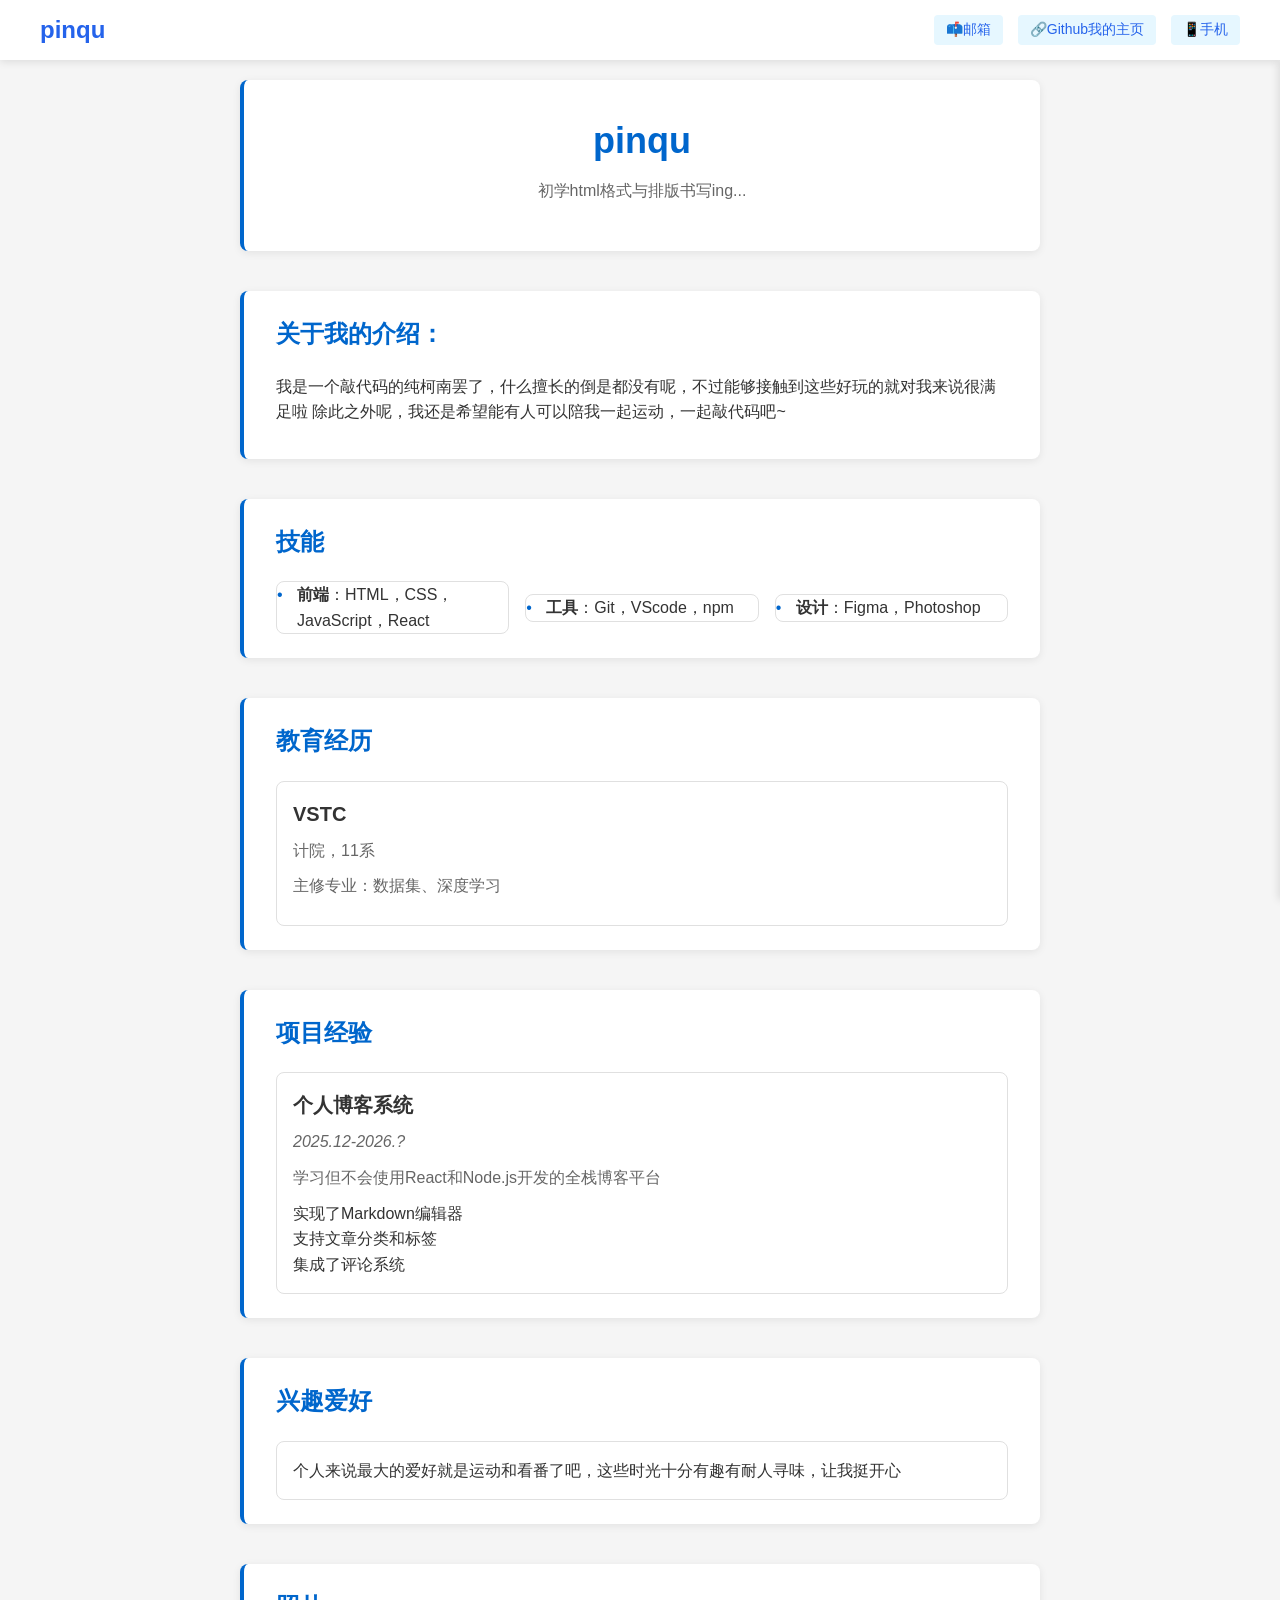
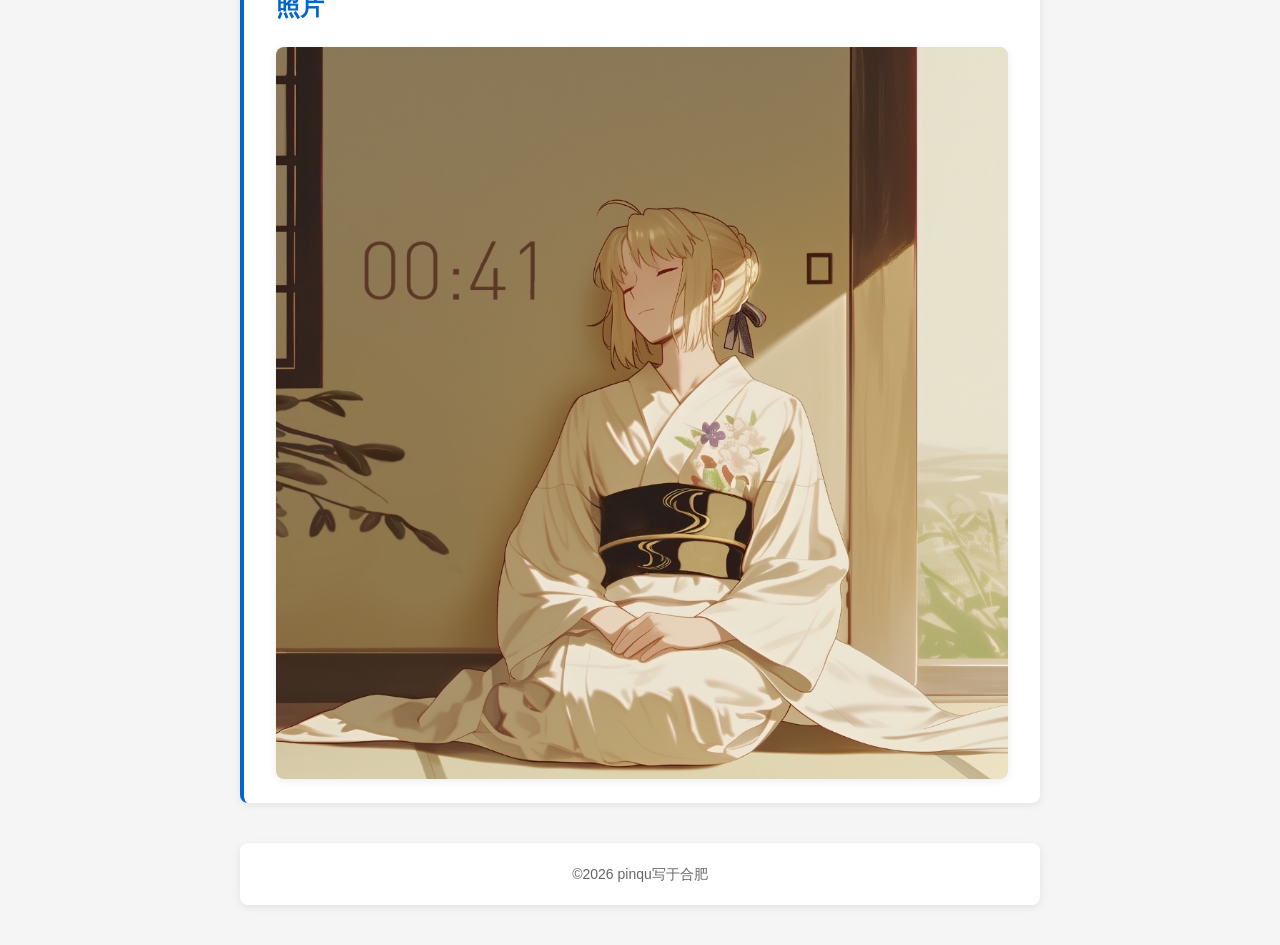
==== index.html @ 9690ae55 "index.html" ====
<!DOCTYPE html>
<html lang="zh-CN">
<head>
    <meta charset="UTF-8">
    <meta name="viewport" content="width=device-width,initial-scale=1.0">
    <title>pinqu的个人简历</title>
    <link rel="stylesheet" href="example.css">
    <style>
        /* 响应式导航栏核心样式 - 与简历样式兼容，不影响原有CSS */
        * {
            margin: 0;
            padding: 0;
            box-sizing: border-box;
            list-style: none;
            text-decoration: none;
        }
        /* 固定顶部导航栏 - 适配简历布局 */
        .navbar {
            position: fixed;
            top: 0;
            left: 0;
            width: 100%;
            background: #fff;
            box-shadow: 0 2px 8px rgba(0,0,0,0.1);
            z-index: 999;
            padding: 0 20px;
        }
        /* 导航栏内部容器 - Flex布局 */
        .navbar-container {
            max-width: 1200px;
            margin: 0 auto;
            height: 60px;
            display: flex;
            justify-content: space-between;
            align-items: center;
        }
        /* 导航栏Logo - 用pinqu作为网页名字 */
        .navbar-logo {
            font-size: 24px;
            font-weight: bold;
            color: #2563eb;
        }
        /* PC端导航菜单 - 横向排列按钮 */
        .navbar-menu {
            display: flex;
            gap: 15px; /* 按钮间距，适配简历风格 */
        }
        /* 统一导航栏按钮风格 */
        .navbar-menu button {
            padding: 6px 12px;
            border: none;
            border-radius: 4px;
            background: #e6f7ff;
            color: #2563eb;
            cursor: pointer;
            font-size: 14px;
            transition: all 0.3s ease;
        }
        .navbar-menu button:hover {
            background: #2563eb;
            color: #fff;
        }
        /* 汉堡按钮 - 移动端显示，PC端隐藏 */
        .hamburger {
            display: none;
            font-size: 24px;
            color: #333;
            cursor: pointer;
            border: none;
            background: transparent;
            outline: none;
        }
        /* 移动端侧边菜单 - 固定定位，默认隐藏 */
        .mobile-menu {
            position: fixed;
            top: 60px;
            right: 0;
            width: 80%;
            height: calc(100vh - 60px);
            background: #fff;
            box-shadow: -2px 0 8px rgba(0,0,0,0.1);
            z-index: 998;
            transform: translateX(100%);
            transition: transform 0.3s ease;
            padding: 30px 20px;
        }
        /* 移动端菜单列表 - 纵向排列按钮 */
        .mobile-menu-list {
            display: flex;
            flex-direction: column;
            gap: 20px;
        }
        /* 移动端按钮样式 - 与PC端一致 */
        .mobile-menu-list button {
            padding: 8px 16px;
            border: none;
            border-radius: 4px;
            background: #e6f7ff;
            color: #2563eb;
            cursor: pointer;
            font-size: 16px;
            width: 100%;
            text-align: left;
            transition: all 0.3s ease;
        }
        .mobile-menu-list button:hover {
            background: #2563eb;
            color: #fff;
        }
        /* 媒体查询 - 移动端（≤768px）适配 */
        @media (max-width: 768px) {
            .navbar-menu {
                display: none;
            }
            .hamburger {
                display: block;
            }
            .mobile-menu.active {
                transform: translateX(0);
            }
        }
        /* 关键：调整简历头部间距，避免被固定导航栏遮挡 */
        body {
            padding-top: 80px;
        }
        /* 返回顶部按钮层级兼容 - 确保不被导航栏遮挡 */
        .back-to-top {
            z-index: 998 !important;
        }
    </style>
</head>
<body>
    <!-- 新增：响应式导航栏（替代原有header内的导航，保留所有功能） -->
    <nav class="navbar">
        <div class="navbar-container">
            <!-- 导航栏Logo：pinqu -->
            <a href="#" class="navbar-logo">pinqu</a>
            <!-- PC端导航菜单：邮箱、Github、手机按钮 -->
            <ul class="navbar-menu">
                <li><a href="mailto:17339073536@163.com"><button>📫邮箱</button></a></li>
                <li><a href="https://github.com/Ayaname-Rei"><button>🔗Github我的主页</button></a></li>
                <li><a href="tel:17339073536"><button>📱手机</button></a></li>
            </ul>
            <!-- 汉堡按钮：移动端显示 -->
            <button class="hamburger" id="hamburger">☰</button>
        </div>
    </nav>
    <!-- 移动端侧边菜单：弹出式展示导航按钮 -->
    <div class="mobile-menu" id="mobileMenu">
        <ul class="mobile-menu-list">
            <li><a href="mailto:17339073536@163.com"><button>📫邮箱</button></a></li>
            <li><a href="https://github.com/Ayaname-Rei"><button>🔗Github我的主页</button></a></li>
            <li><a href="tel:17339073536"><button>📱手机</button></a></li>
        </ul>
    </div>

    <!-- header：移除原导航，保留个人名称和介绍 -->
    <header>
        <h1>pinqu</h1>
        <p>初学html格式与排版书写ing...</p>
    </header>

    <!-- main简历内容：无修改 -->
    <main>
        <section>
            <h2>关于我的介绍：</h2>
            <p>
                我是一个敲代码的纯柯南罢了，什么擅长的倒是都没有呢，不过能够接触到这些好玩的就对我来说很满足啦
                除此之外呢，我还是希望能有人可以陪我一起运动，一起敲代码吧~
            </p>
        </section>
        <section>
            <h2>技能</h2>
            <ul class="skills-list">
                <li><strong>前端</strong>：HTML，CSS，JavaScript，React</li>
                <li><strong>工具</strong>：Git，VScode，npm</li>
                <li><strong>设计</strong>：Figma，Photoshop</li>
            </ul>
        </section>
        <section>
            <h2>教育经历</h2>
            <article>
                <h3>VSTC</h3>
                <p>计院，11系</p>
                <p>主修专业：数据集、深度学习</p>
            </article>
        </section>
        <section>
            <h2>项目经验</h2>
            <article>
                <h3>个人博客系统</h3>
                <p><em>2025.12-2026.?</em></p>
                <p>学习但不会使用React和Node.js开发的全栈博客平台</p>
                <ul>
                    <li>实现了Markdown编辑器</li>
                    <li>支持文章分类和标签</li>
                    <li>集成了评论系统</li>
                </ul>
            </article>
        </section>
        <section>
            <h2>兴趣爱好</h2>
            <article>个人来说最大的爱好就是运动和看番了吧，这些时光十分有趣有耐人寻味，让我挺开心</article>
        </section>
        <section>
            <h2>照片</h2>
            <img src="Saber2.png" alt="照片显示失败喵~">
        </section>
    </main>

    <!-- 返回顶部按钮：保留 -->
    <div class="back-to-top" id="backToTop">⬆</div> 

    <!-- 返回顶部JS + 新增导航栏汉堡按钮JS -->
    <script>
        // 返回顶部按钮
        const backToTop = document.getElementById('backToTop');
        window.addEventListener('scroll', () => {
            if (window.scrollY > 300) {
                document.body.classList.add('scroll-show');
            } else {
                document.body.classList.remove('scroll-show');
            }
        });
        backToTop.addEventListener('click', () => {
            window.scrollTo({
                top: 0,
                behavior: 'smooth'
            });
        });

        // 新增：响应式导航栏汉堡按钮逻辑
        const hamburger = document.getElementById('hamburger');
        const mobileMenu = document.getElementById('mobileMenu');
        hamburger.addEventListener('click', () => {
            // 切换移动端菜单显隐
            mobileMenu.classList.toggle('active');
            // 汉堡按钮图标切换（☰ ←），提升交互
            hamburger.innerHTML = mobileMenu.classList.contains('active') ? '←' : '☰';
            // 可选：菜单弹出时禁止页面滚动
            document.body.style.overflow = mobileMenu.classList.contains('active') ? 'hidden' : 'auto';
        });

        // 优化：点击移动端菜单按钮后，自动关闭菜单（）
        const mobileButtons = document.querySelectorAll('.mobile-menu-list button');
        mobileButtons.forEach(btn => {
            btn.addEventListener('click', () => {
                mobileMenu.classList.remove('active');
                hamburger.innerHTML = '☰';
                document.body.style.overflow = 'auto';
            });
        });
    </script>

    <!-- footer：无改动 -->
    <footer>
        <p>©2026 pinqu写于合肥</p>
    </footer>
</body>
</html>
---- example.css ----
/*   1. 全局重置与CSS变量   */
:root {
  /* 配色方案 */
  --primary: #0066cc;       /* 主色：专业蓝色 */
  --text-main: #333;        /* 文字：柔和深灰 */
  --text-sub: #666;         /* 次要文字：中灰 */
  --bg-page: #f5f5f5;       /* 背景：浅灰色 */
  --border-color: #e0e0e0;  /* 边框：极浅灰 */
  /* 排版规则 */
  --font-h1: 36px;          /* h1字号 */
  --font-h2: 24px;          /* h2字号 */
  --font-h3: 20px;          /* h3字号 */
  --font-body: 16px;        /* 正文字号 */
  --line-height: 1.6;       /* 行高 */
  --space-title: 20px;      /* 标题下间距 */
  --space-paragraph: 10px;  /* 段落间间距 */
  --space-module: 40px;     /* 模块间间距 */
  /* 设计特点补充 */
  --card-shadow: 0 2px 8px rgba(0,0,0,0.08); /* 卡片轻微阴影 */
  --card-radius: 8px;      /* 卡片圆角 */
  --decor-bar-width: 4px;  /* 左侧装饰条宽度 */
  /* 响应式断点 */
  --mobile-break: 576px;    /* 手机断点 */
  --tablet-break: 768px;    /* 平板断点 */
}

/* 全局重置 */
* {
  margin: 0;
  padding: 0;
  box-sizing: border-box;
}

/* 主体字体（易读+跨平台） */
body {
  font-family: -apple-system, BlinkMacSystemFont, "Segoe UI", Roboto, "Helvetica Neue", Arial, "Microsoft YaHei", "微软雅黑", sans-serif;
  font-size: var(--font-body);
  line-height: var(--line-height);
  color: var(--text-main);
  background-color: var(--bg-page);
  padding: 20px 10px; /* 基础内边距，适配小屏 */
}

/* ===================== 2. 头部样式（header） ===================== */
header {
  max-width: 800px;
  margin: 0 auto var(--space-module);
  background: white;
  padding: 24px 16px;
  border-radius: var(--card-radius);
  box-shadow: var(--card-shadow);
  border-left: var(--decor-bar-width) solid var(--primary);
  /* Flex布局：垂直居中，适配不同屏幕 */
  display: flex;
  flex-direction: column;
  align-items: center;
  text-align: center;
}

header h1 {
  font-size: var(--font-h1);
  color: var(--primary);
  margin-bottom: 8px;
}

header p {
  color: var(--text-sub);
  margin-bottom: 16px;
}

/* 导航容器 - Flex核心布局 */
.nav-container {
  display: flex;
  width: 100%;
  justify-content: center; /* 水平居中 */
  gap: 8px; /* 按钮间距 */
}

header nav button {
  background: var(--primary);
  color: white;
  border: none;
  padding: 10px 16px;
  border-radius: 4px;
  font-size: 16px;
  cursor: pointer;
  transition: all 0.3s ease;
  flex-shrink: 0; /* 按钮不收缩 */
}

header nav button:hover {
  background: #0052a3; /* 主色加深 */
  transform: translateY(-2px); /* 轻微上浮 */
}

header nav a {
  text-decoration: none; /* 去除下划线 */
}

/* ===================== 3. 主体内容（main） ===================== */
main {
  max-width: 800px;
  margin: 0 auto;
}

/* 模块通用样式 */
main section {
  background: white;
  padding: 20px 16px;
  margin-bottom: var(--space-module);
  border-radius: var(--card-radius);
  box-shadow: var(--card-shadow);
  border-left: var(--decor-bar-width) solid var(--primary);
}

main section h2 {
  font-size: var(--font-h2);
  color: var(--primary);
  margin-bottom: var(--space-title);
  position: relative;
}

main section p {
  margin-bottom: var(--space-paragraph);
  color: var(--text-main);
}

main section article p,
main section p em {
  color: var(--text-sub);
}

/* 技能列表 - Flex多栏核心布局 */
.skills-list {
  list-style: none;
  margin-left: 0;
  display: flex;
  flex-direction: row;
  align-items: center;
  text-align: left;
  flex-wrap: wrap; /* 自动换行 */
  gap: 16px; /* 列表项间距 */
}

.skills-list li {
  flex: 3 0 calc(33.333% - 10.666px); /* 默认3栏（桌面） */
  margin-bottom: 0;
  padding-left: 20px;
  border-radius: var(--card-radius);
  border: 1px solid var(--border-color);
  position: relative;
}
.skills-list li:hover{
  transform: scale(1.05);
  box-shadow: 0 4px 12px rgba(0,0,0,0.12);
  border-color: var(--primary);
}

/* 列表项前小圆点 */
.skills-list li::before {
  content: "•";
  color: var(--primary);
  position: absolute;
  left: 0;
  top: 0;
}

/* 项目/教育经历卡片 */
main section article {
  padding: 16px;
  border: 1px solid var(--border-color);
  border-radius: var(--card-radius);
  margin-top: 16px;
  transition: all 0.3s ease;
}

main section article:hover {
  transform: translateY(-3px);
  box-shadow: 0 4px 12px rgba(0,0,0,0.12);
  border-color: var(--primary);
}

main section article h3 {
  font-size: var(--font-h3);
  color: var(--text-main);
  margin-bottom: 8px;
}

/* 个人照片 */
main section img {
  max-width: 100%;
  height: auto;
  border-radius: var(--card-radius);
  box-shadow: var(--card-shadow);
  margin-top: 16px;
  display: block;
  transition: all 0.3s ease;
}
main section img:hover {
  transform: scale(1.04);
  box-shadow: 0 4px 12px rgba(0,0,0,0.12);
  border-color: #f7ec86;
}
/* 核心：返回顶部按钮样式 */
        .back-to-top {
            /* 固定定位：右下角核心 */
            position: fixed;
            right: 20px;    /* 距右侧距离，可改 */
            bottom: 20px;   /* 距底部距离，可改 */
            /* 样式美化：圆形+图标+背景 */
            width: 50px;
            height: 50px;
            border-radius: 50%;
            background: #2563eb; /* 主色调，可改 */
            color: #fff;
            text-align: center;
            line-height: 50px;
            font-size: 20px;
            /* 交互优化 */
            cursor: pointer;
            text-decoration: none;
            box-shadow: 0 2px 8px rgba(0,0,0,0.2); /* 阴影增加立体感 */
            transition: all 0.3s ease; /* 过渡动画 */
            /* 初始隐藏：配合JS滚动显隐，若想一直显示可删 */
            opacity: 0;
            pointer-events: none; /* 隐藏时禁止点击 */
            z-index: 9999; /* 置顶层级，避免被其他元素遮挡 */
        }
        /* 按钮悬浮/点击反馈 */
        .back-to-top:hover, .back-to-top:active {
            background: #1d4ed8;
            transform: scale(0.95); /* 点击缩小，增加交互感 */
        }

        /* 核心：仅移动端可见（媒体查询），PC端隐藏 */
        /* 屏幕宽度≤768px时显示（主流移动端断点，可按需修改） */
        @media (max-width: 768px) {
            /* 滚动显隐：当页面滚动超过300px时显示，否则隐藏 */
            body.scroll-show .back-to-top {
                opacity: 1;
                pointer-events: auto;
            }
        }
        /* 屏幕宽度>768px时（PC端）完全隐藏 */
        @media (min-width: 769px) {
            .back-to-top {
                display: none !important;
            }
        }

/* ===================== 4. 底部样式（footer） ===================== */
footer {
  max-width: 800px;
  margin: var(--space-module) auto 0;
  text-align: center;
  color: var(--text-sub);
  font-size: 14px;
  padding: 20px 16px;
  background: white;
  border-radius: var(--card-radius);
  box-shadow: var(--card-shadow);
}

/* ===================== 5. 媒体查询 - 响应式适配 ===================== */
/* 平板设备 (576px ≤ 宽度 < 768px)：技能2栏 + 导航横向 */
@media (min-width: 576px) and (max-width: 767px) {
  body {
    padding: 30px 15px;
  }
  header {
    padding: 28px 20px;
  }
  main section {
    padding: 22px 20px;
  }
  /* 技能2栏布局 */
  .skills-list li {
    flex: 1 0 calc(50% - 8px); /* 50%宽度 - gap一半 */
  }
  .nav-container {
    gap: 10px;
  }
}

/* 桌面设备 (宽度 ≥ 768px)：技能3栏 + 导航横向 */
@media (min-width: 768px) {
  body {
    padding: 40px 20px;
  }
  header {
    padding: 32px 32px;
  }
  main section {
    padding: 24px 32px;
  }
  /* 技能3栏布局 */
  .skills-list li {
    flex: 1 0 calc(33.333% - 10.666px); /* 33.333%宽度 - gap分摊 */
  }
  .nav-container {
    gap: 12px;
  }
}

/* 手机设备 (宽度 < 576px)：技能1栏 + 导航纵向 */
@media (max-width: 575px) {
  /* 缩小字体适配小屏 */
  :root {
    --font-h1: 28px;
    --font-h2: 20px;
    --font-h3: 18px;
    --font-body: 14px;
    --space-module: 30px; /* 减小模块间距 */
  }
  /* 导航纵向排列 */
  .nav-container {
    flex-direction: column;
    align-items: center;
    gap: 8px;
  }
  /* 导航按钮全屏宽适配触控 */
  header nav button {
    width: 100%;
    max-width: 280px;
    padding: 12px 0;
  }
  header p {
    margin-bottom: 12px;
  }
    .skills-list li {
    flex: 1 0 calc(100%); /* 50%宽度 - gap一半 */
  }
}
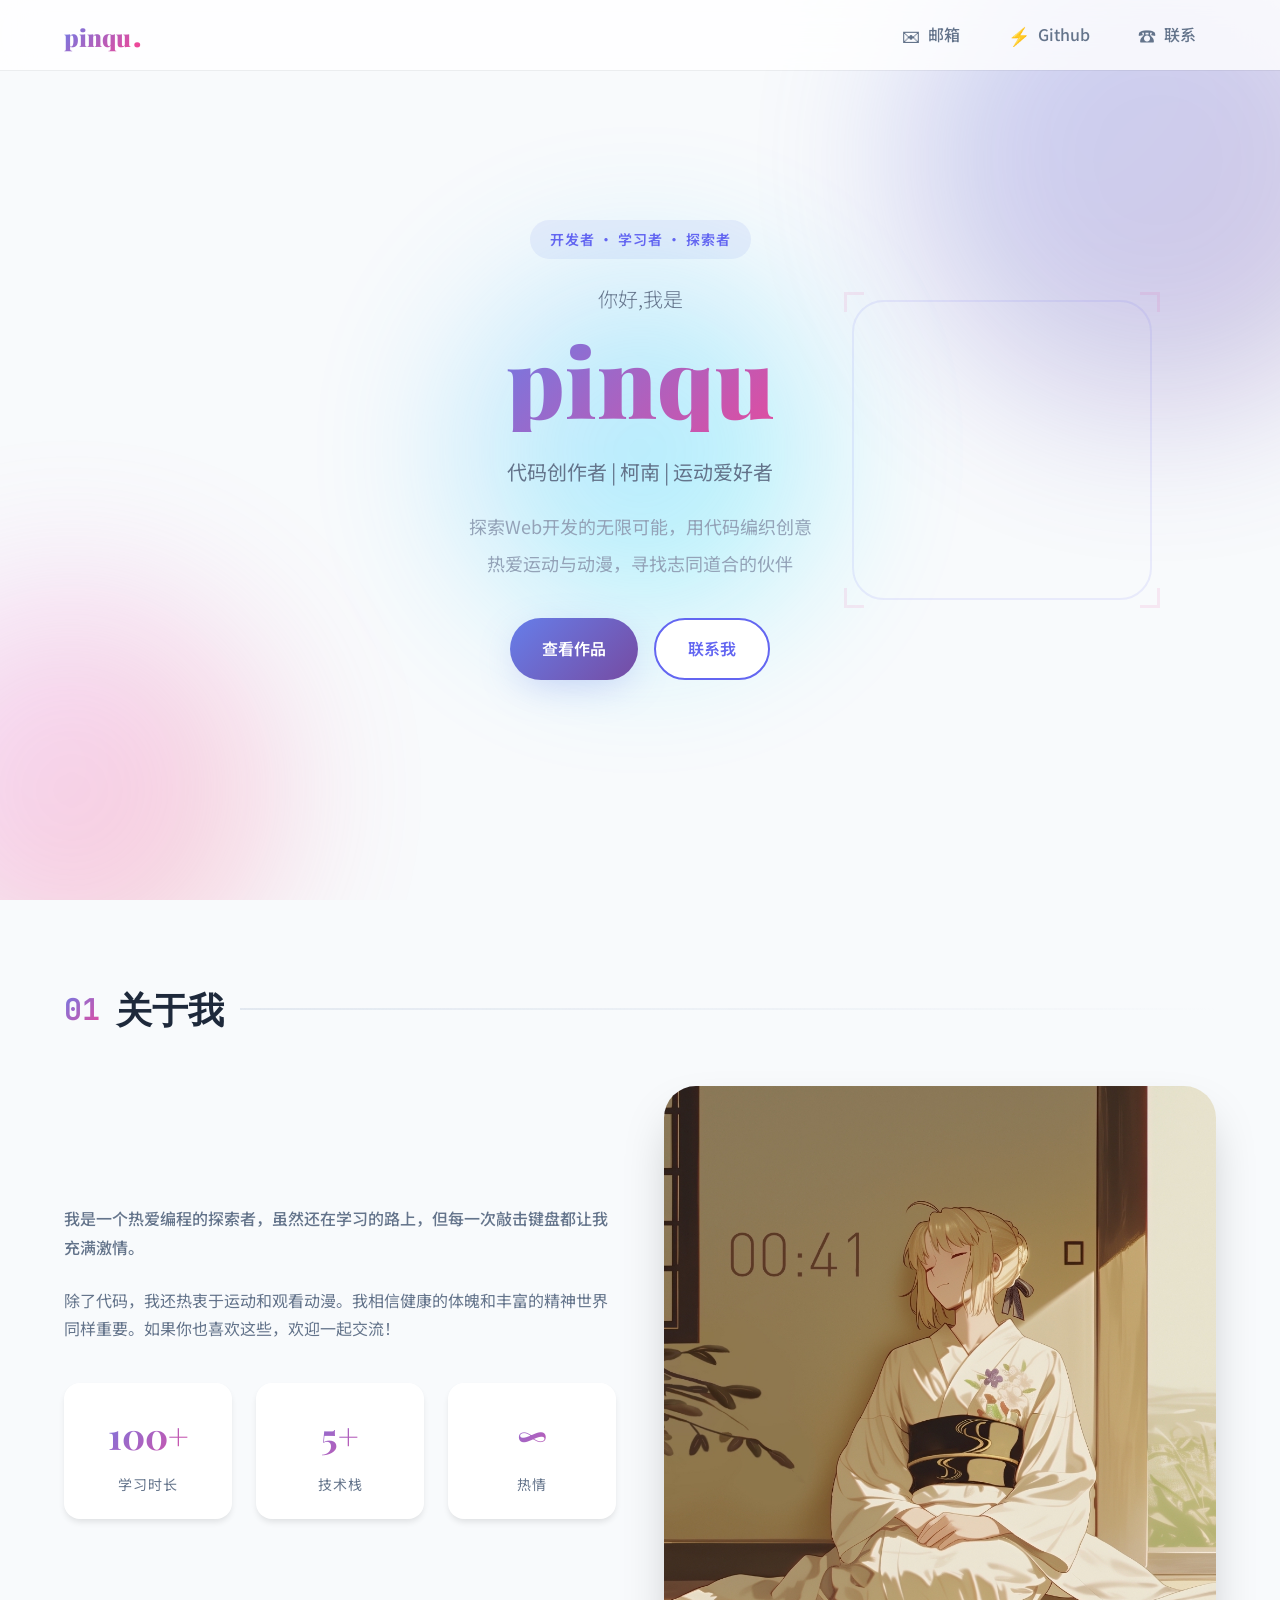
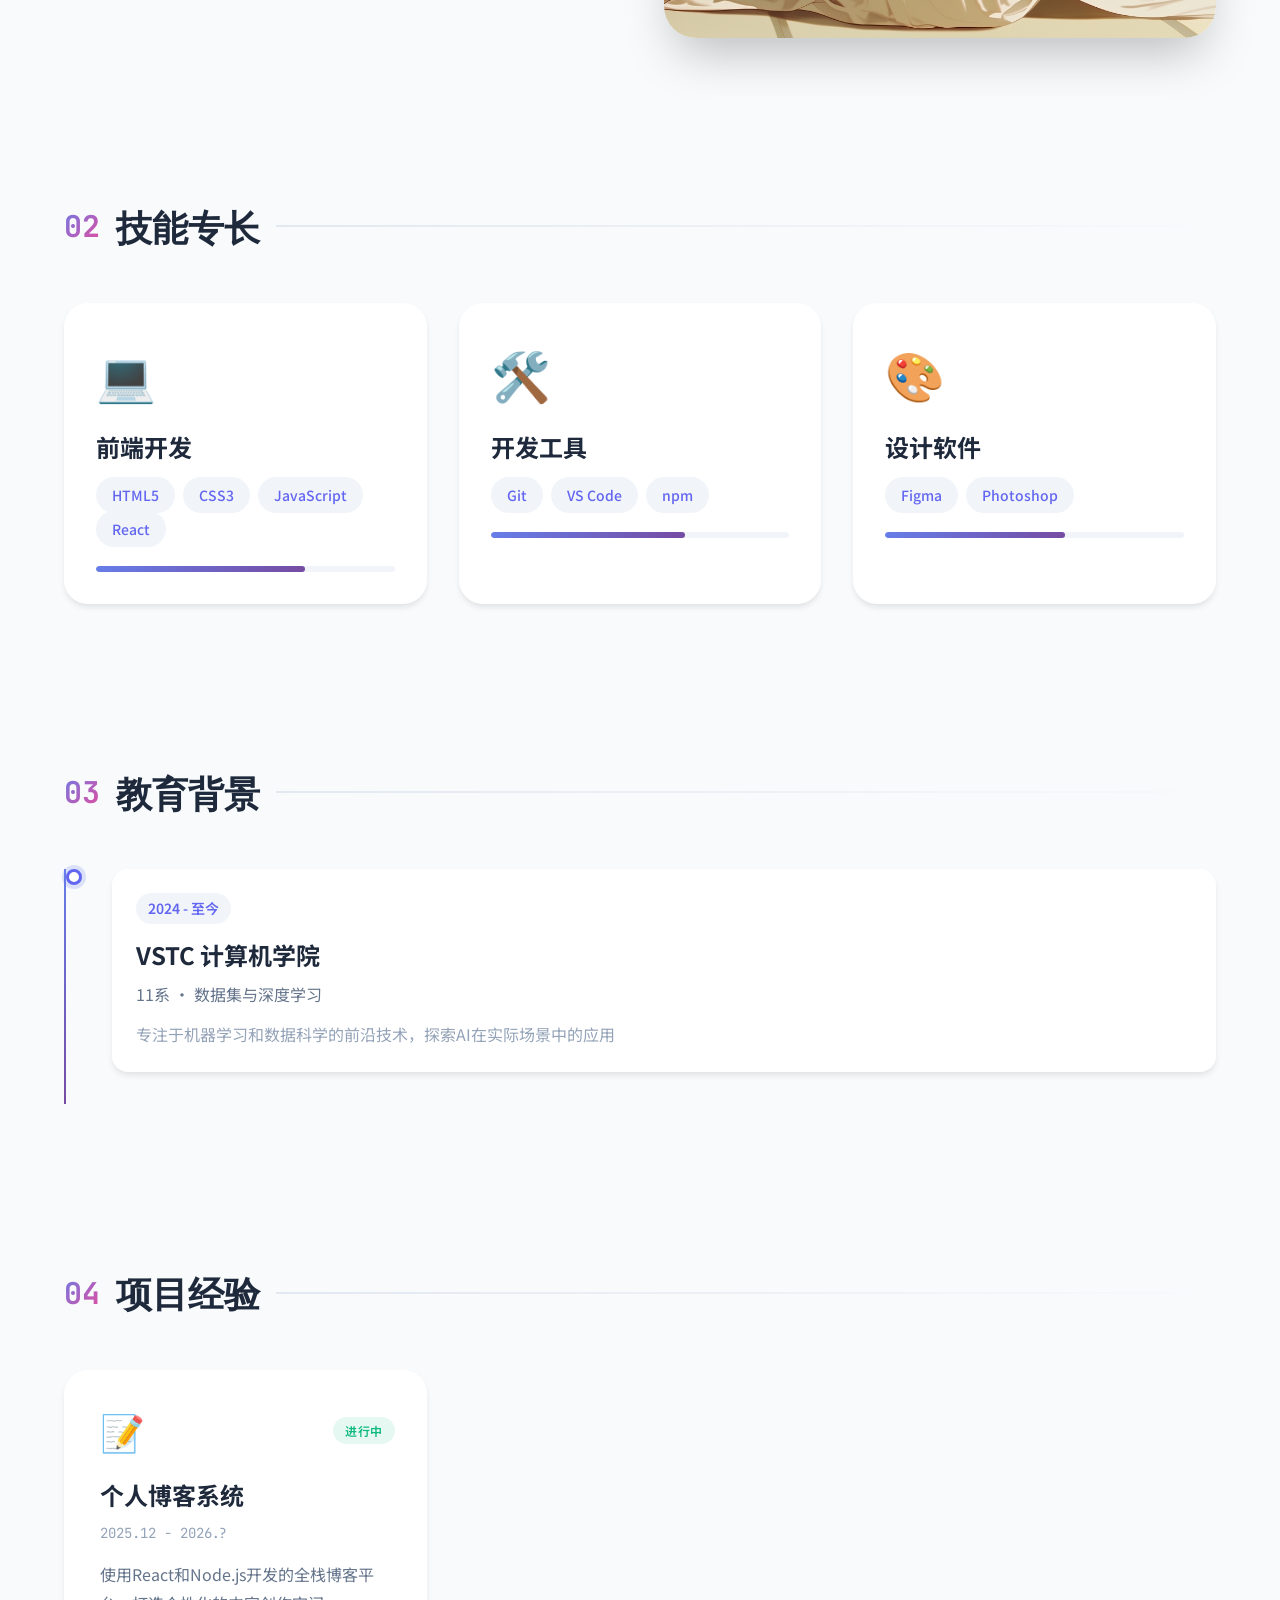
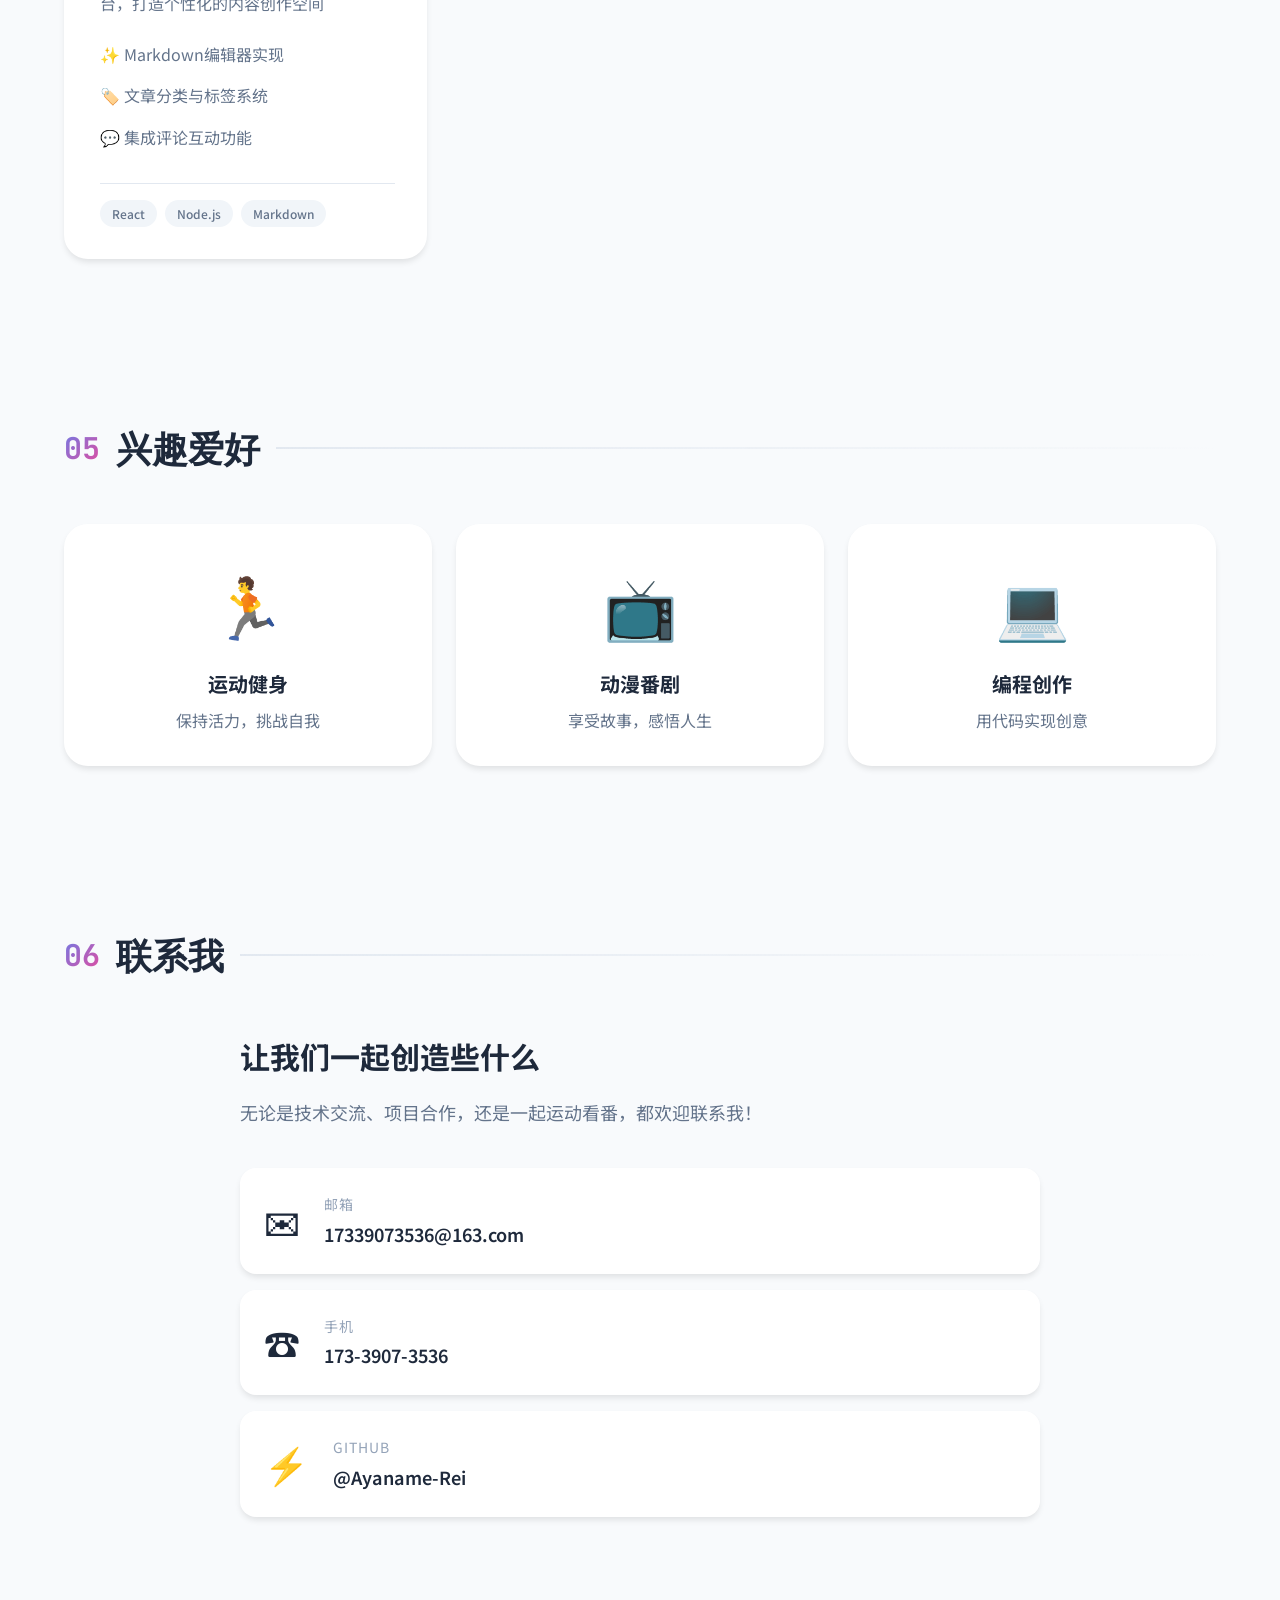
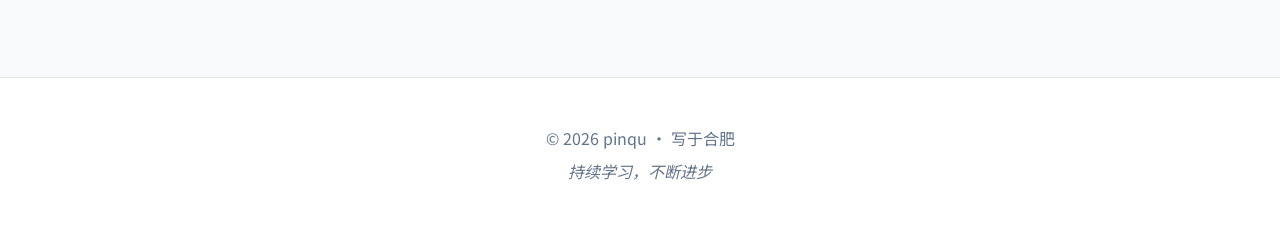
==== commit c42c5fe8: "优化页面布局" ====
--- a/index.html
+++ b/index.html
@@ -3,258 +3,319 @@
 <head>
     <meta charset="UTF-8">
     <meta name="viewport" content="width=device-width,initial-scale=1.0">
-    <title>pinqu的个人简历</title>
-    <link rel="stylesheet" href="example.css">
-    <style>
-        /* 响应式导航栏核心样式 - 与简历样式兼容，不影响原有CSS */
-        * {
-            margin: 0;
-            padding: 0;
-            box-sizing: border-box;
-            list-style: none;
-            text-decoration: none;
-        }
-        /* 固定顶部导航栏 - 适配简历布局 */
-        .navbar {
-            position: fixed;
-            top: 0;
-            left: 0;
-            width: 100%;
-            background: #fff;
-            box-shadow: 0 2px 8px rgba(0,0,0,0.1);
-            z-index: 999;
-            padding: 0 20px;
-        }
-        /* 导航栏内部容器 - Flex布局 */
-        .navbar-container {
-            max-width: 1200px;
-            margin: 0 auto;
-            height: 60px;
-            display: flex;
-            justify-content: space-between;
-            align-items: center;
-        }
-        /* 导航栏Logo - 用pinqu作为网页名字 */
-        .navbar-logo {
-            font-size: 24px;
-            font-weight: bold;
-            color: #2563eb;
-        }
-        /* PC端导航菜单 - 横向排列按钮 */
-        .navbar-menu {
-            display: flex;
-            gap: 15px; /* 按钮间距，适配简历风格 */
-        }
-        /* 统一导航栏按钮风格 */
-        .navbar-menu button {
-            padding: 6px 12px;
-            border: none;
-            border-radius: 4px;
-            background: #e6f7ff;
-            color: #2563eb;
-            cursor: pointer;
-            font-size: 14px;
-            transition: all 0.3s ease;
-        }
-        .navbar-menu button:hover {
-            background: #2563eb;
-            color: #fff;
-        }
-        /* 汉堡按钮 - 移动端显示，PC端隐藏 */
-        .hamburger {
-            display: none;
-            font-size: 24px;
-            color: #333;
-            cursor: pointer;
-            border: none;
-            background: transparent;
-            outline: none;
-        }
-        /* 移动端侧边菜单 - 固定定位，默认隐藏 */
-        .mobile-menu {
-            position: fixed;
-            top: 60px;
-            right: 0;
-            width: 80%;
-            height: calc(100vh - 60px);
-            background: #fff;
-            box-shadow: -2px 0 8px rgba(0,0,0,0.1);
-            z-index: 998;
-            transform: translateX(100%);
-            transition: transform 0.3s ease;
-            padding: 30px 20px;
-        }
-        /* 移动端菜单列表 - 纵向排列按钮 */
-        .mobile-menu-list {
-            display: flex;
-            flex-direction: column;
-            gap: 20px;
-        }
-        /* 移动端按钮样式 - 与PC端一致 */
-        .mobile-menu-list button {
-            padding: 8px 16px;
-            border: none;
-            border-radius: 4px;
-            background: #e6f7ff;
-            color: #2563eb;
-            cursor: pointer;
-            font-size: 16px;
-            width: 100%;
-            text-align: left;
-            transition: all 0.3s ease;
-        }
-        .mobile-menu-list button:hover {
-            background: #2563eb;
-            color: #fff;
-        }
-        /* 媒体查询 - 移动端（≤768px）适配 */
-        @media (max-width: 768px) {
-            .navbar-menu {
-                display: none;
-            }
-            .hamburger {
-                display: block;
-            }
-            .mobile-menu.active {
-                transform: translateX(0);
-            }
-        }
-        /* 关键：调整简历头部间距，避免被固定导航栏遮挡 */
-        body {
-            padding-top: 80px;
-        }
-        /* 返回顶部按钮层级兼容 - 确保不被导航栏遮挡 */
-        .back-to-top {
-            z-index: 998 !important;
-        }
-    </style>
+    <title>pinqu - 创意开发者</title>
+    <link rel="stylesheet" href="test.css">
+    <link rel="preconnect" href="https://fonts.googleapis.com">
+    <link rel="preconnect" href="https://fonts.gstatic.com" crossorigin>
+    <link href="https://fonts.googleapis.com/css2?family=Playfair+Display:wght@700;900&family=Noto+Sans+SC:wght@300;400;700&family=JetBrains+Mono:wght@400;600&display=swap" rel="stylesheet">
 </head>
 <body>
-    <!-- 新增：响应式导航栏（替代原有header内的导航，保留所有功能） -->
+    <!-- 背景装饰元素 -->
+    <div class="bg-decoration">
+        <div class="blob blob-1"></div>
+        <div class="blob blob-2"></div>
+        <div class="blob blob-3"></div>
+    </div>
+
+    <!-- 固定导航栏 -->
     <nav class="navbar">
         <div class="navbar-container">
-            <!-- 导航栏Logo：pinqu -->
-            <a href="#" class="navbar-logo">pinqu</a>
-            <!-- PC端导航菜单：邮箱、Github、手机按钮 -->
+            <a href="#" class="navbar-logo">
+                <span class="logo-text">pinqu</span>
+                <span class="logo-dot">.</span>
+            </a>
+            
             <ul class="navbar-menu">
-                <li><a href="mailto:17339073536@163.com"><button>📫邮箱</button></a></li>
-                <li><a href="https://github.com/Ayaname-Rei"><button>🔗Github我的主页</button></a></li>
-                <li><a href="tel:17339073536"><button>📱手机</button></a></li>
+                <li><a href="mailto:17339073536@163.com" class="nav-link">
+                    <span class="icon">✉</span>
+                    <span>邮箱</span>
+                </a></li>
+                <li><a href="https://github.com/Ayaname-Rei" target="_blank" class="nav-link">
+                    <span class="icon">⚡</span>
+                    <span>Github</span>
+                </a></li>
+                <li><a href="tel:17339073536" class="nav-link">
+                    <span class="icon">☎</span>
+                    <span>联系</span>
+                </a></li>
             </ul>
-            <!-- 汉堡按钮：移动端显示 -->
-            <button class="hamburger" id="hamburger">☰</button>
+            
+            <button class="hamburger" id="hamburger" aria-label="菜单">
+                <span></span>
+                <span></span>
+                <span></span>
+            </button>
         </div>
     </nav>
-    <!-- 移动端侧边菜单：弹出式展示导航按钮 -->
+
+    <!-- 移动端侧边菜单 -->
     <div class="mobile-menu" id="mobileMenu">
-        <ul class="mobile-menu-list">
-            <li><a href="mailto:17339073536@163.com"><button>📫邮箱</button></a></li>
-            <li><a href="https://github.com/Ayaname-Rei"><button>🔗Github我的主页</button></a></li>
-            <li><a href="tel:17339073536"><button>📱手机</button></a></li>
-        </ul>
+        <div class="mobile-menu-overlay" id="menuOverlay"></div>
+        <div class="mobile-menu-content">
+            <ul class="mobile-menu-list">
+                <li><a href="mailto:17339073536@163.com" class="mobile-link">
+                    <span class="icon">✉</span>
+                    <span>邮箱联系</span>
+                </a></li>
+                <li><a href="https://github.com/Ayaname-Rei" target="_blank" class="mobile-link">
+                    <span class="icon">⚡</span>
+                    <span>Github主页</span>
+                </a></li>
+                <li><a href="tel:17339073536" class="mobile-link">
+                    <span class="icon">☎</span>
+                    <span>手机联系</span>
+                </a></li>
+            </ul>
+        </div>
     </div>
 
-    <!-- header：移除原导航，保留个人名称和介绍 -->
-    <header>
-        <h1>pinqu</h1>
-        <p>初学html格式与排版书写ing...</p>
+    <!-- Hero区域 -->
+    <header class="hero">
+        <div class="hero-content">
+            <div class="hero-badge">开发者 · 学习者 · 探索者</div>
+            <h1 class="hero-title">
+                <span class="title-line">你好,我是</span>
+                <span class="title-name">pinqu</span>
+            </h1>
+            <p class="hero-subtitle">代码创作者 | 柯南 | 运动爱好者</p>
+            <div class="hero-description">
+                <p>探索Web开发的无限可能，用代码编织创意</p>
+                <p>热爱运动与动漫，寻找志同道合的伙伴</p>
+            </div>
+            <div class="hero-cta">
+                <a href="#projects" class="btn btn-primary">查看作品</a>
+                <a href="#contact" class="btn btn-secondary">联系我</a>
+            </div>
+        </div>
+        <div class="hero-visual">
+            <div class="visual-frame">
+                <div class="frame-corner tl"></div>
+                <div class="frame-corner tr"></div>
+                <div class="frame-corner bl"></div>
+                <div class="frame-corner br"></div>
+            </div>
+        </div>
     </header>
 
-    <!-- main简历内容：无修改 -->
-    <main>
-        <section>
-            <h2>关于我的介绍：</h2>
-            <p>
-                我是一个敲代码的纯柯南罢了，什么擅长的倒是都没有呢，不过能够接触到这些好玩的就对我来说很满足啦
-                除此之外呢，我还是希望能有人可以陪我一起运动，一起敲代码吧~
-            </p>
-        </section>
-        <section>
-            <h2>技能</h2>
-            <ul class="skills-list">
-                <li><strong>前端</strong>：HTML，CSS，JavaScript，React</li>
-                <li><strong>工具</strong>：Git，VScode，npm</li>
-                <li><strong>设计</strong>：Figma，Photoshop</li>
-            </ul>
-        </section>
-        <section>
-            <h2>教育经历</h2>
-            <article>
-                <h3>VSTC</h3>
-                <p>计院，11系</p>
-                <p>主修专业：数据集、深度学习</p>
-            </article>
-        </section>
-        <section>
-            <h2>项目经验</h2>
-            <article>
-                <h3>个人博客系统</h3>
-                <p><em>2025.12-2026.?</em></p>
-                <p>学习但不会使用React和Node.js开发的全栈博客平台</p>
-                <ul>
-                    <li>实现了Markdown编辑器</li>
-                    <li>支持文章分类和标签</li>
-                    <li>集成了评论系统</li>
-                </ul>
-            </article>
-        </section>
-        <section>
-            <h2>兴趣爱好</h2>
-            <article>个人来说最大的爱好就是运动和看番了吧，这些时光十分有趣有耐人寻味，让我挺开心</article>
-        </section>
-        <section>
-            <h2>照片</h2>
-            <img src="Saber2.png" alt="照片显示失败喵~">
-        </section>
+    <!-- 主要内容 -->
+    <main class="main-content">
+        <div class="container">
+            
+            <!-- 关于我 -->
+            <section class="section about" id="about">
+                <div class="section-header">
+                    <span class="section-number">01</span>
+                    <h2 class="section-title">关于我</h2>
+                    <div class="section-line"></div>
+                </div>
+                <div class="about-grid">
+                    <div class="about-text">
+                        <p class="intro-text">我是一个热爱编程的探索者，虽然还在学习的路上，但每一次敲击键盘都让我充满激情。</p>
+                        <p>除了代码，我还热衷于运动和观看动漫。我相信健康的体魄和丰富的精神世界同样重要。如果你也喜欢这些，欢迎一起交流！</p>
+                        <div class="about-stats">
+                            <div class="stat-item">
+                                <div class="stat-number">100+</div>
+                                <div class="stat-label">学习时长</div>
+                            </div>
+                            <div class="stat-item">
+                                <div class="stat-number">5+</div>
+                                <div class="stat-label">技术栈</div>
+                            </div>
+                            <div class="stat-item">
+                                <div class="stat-number">∞</div>
+                                <div class="stat-label">热情</div>
+                            </div>
+                        </div>
+                    </div>
+                    <div class="about-image">
+                        <div class="image-wrapper">
+                            <img src="Saber2.png" alt="pinqu的照片" onerror="this.src='data:image/svg+xml,%3Csvg xmlns=%22http://www.w3.org/2000/svg%22 width=%22400%22 height=%22400%22%3E%3Crect fill=%22%23ddd%22 width=%22400%22 height=%22400%22/%3E%3Ctext x=%2250%25%22 y=%2250%25%22 text-anchor=%22middle%22 dy=%22.3em%22 font-size=%2224%22 fill=%22%23999%22%3E照片加载中...%3C/text%3E%3C/svg%3E'">
+                            <div class="image-border"></div>
+                        </div>
+                    </div>
+                </div>
+            </section>
+
+            <!-- 技能 -->
+            <section class="section skills" id="skills">
+                <div class="section-header">
+                    <span class="section-number">02</span>
+                    <h2 class="section-title">技能专长</h2>
+                    <div class="section-line"></div>
+                </div>
+                <div class="skills-grid">
+                    <div class="skill-card" style="--delay: 0.1s">
+                        <div class="skill-icon">💻</div>
+                        <h3 class="skill-title">前端开发</h3>
+                        <ul class="skill-list">
+                            <li><span class="tech-tag">HTML5</span></li>
+                            <li><span class="tech-tag">CSS3</span></li>
+                            <li><span class="tech-tag">JavaScript</span></li>
+                            <li><span class="tech-tag">React</span></li>
+                        </ul>
+                        <div class="skill-level">
+                            <div class="level-bar" style="--width: 70%"></div>
+                        </div>
+                    </div>
+                    
+                    <div class="skill-card" style="--delay: 0.2s">
+                        <div class="skill-icon">🛠️</div>
+                        <h3 class="skill-title">开发工具</h3>
+                        <ul class="skill-list">
+                            <li><span class="tech-tag">Git</span></li>
+                            <li><span class="tech-tag">VS Code</span></li>
+                            <li><span class="tech-tag">npm</span></li>
+                        </ul>
+                        <div class="skill-level">
+                            <div class="level-bar" style="--width: 65%"></div>
+                        </div>
+                    </div>
+                    
+                    <div class="skill-card" style="--delay: 0.3s">
+                        <div class="skill-icon">🎨</div>
+                        <h3 class="skill-title">设计软件</h3>
+                        <ul class="skill-list">
+                            <li><span class="tech-tag">Figma</span></li>
+                            <li><span class="tech-tag">Photoshop</span></li>
+                        </ul>
+                        <div class="skill-level">
+                            <div class="level-bar" style="--width: 60%"></div>
+                        </div>
+                    </div>
+                </div>
+            </section>
+
+            <!-- 教育背景 -->
+            <section class="section education" id="education">
+                <div class="section-header">
+                    <span class="section-number">03</span>
+                    <h2 class="section-title">教育背景</h2>
+                    <div class="section-line"></div>
+                </div>
+                <div class="timeline">
+                    <div class="timeline-item">
+                        <div class="timeline-marker"></div>
+                        <div class="timeline-content">
+                            <div class="timeline-date">2024 - 至今</div>
+                            <h3 class="timeline-title">VSTC 计算机学院</h3>
+                            <p class="timeline-major">11系 · 数据集与深度学习</p>
+                            <p class="timeline-description">专注于机器学习和数据科学的前沿技术，探索AI在实际场景中的应用</p>
+                        </div>
+                    </div>
+                </div>
+            </section>
+
+            <!-- 项目经验 -->
+            <section class="section projects" id="projects">
+                <div class="section-header">
+                    <span class="section-number">04</span>
+                    <h2 class="section-title">项目经验</h2>
+                    <div class="section-line"></div>
+                </div>
+                <div class="project-grid">
+                    <article class="project-card">
+                        <div class="project-header">
+                            <div class="project-icon">📝</div>
+                            <span class="project-status">进行中</span>
+                        </div>
+                        <h3 class="project-title">个人博客系统</h3>
+                        <p class="project-period">2025.12 - 2026.?</p>
+                        <p class="project-description">使用React和Node.js开发的全栈博客平台，打造个性化的内容创作空间</p>
+                        <ul class="project-features">
+                            <li>✨ Markdown编辑器实现</li>
+                            <li>🏷️ 文章分类与标签系统</li>
+                            <li>💬 集成评论互动功能</li>
+                        </ul>
+                        <div class="project-tech">
+                            <span class="tech-badge">React</span>
+                            <span class="tech-badge">Node.js</span>
+                            <span class="tech-badge">Markdown</span>
+                        </div>
+                    </article>
+                </div>
+            </section>
+
+            <!-- 兴趣爱好 -->
+            <section class="section hobbies" id="hobbies">
+                <div class="section-header">
+                    <span class="section-number">05</span>
+                    <h2 class="section-title">兴趣爱好</h2>
+                    <div class="section-line"></div>
+                </div>
+                <div class="hobbies-grid">
+                    <div class="hobby-card">
+                        <div class="hobby-emoji">🏃</div>
+                        <h3>运动健身</h3>
+                        <p>保持活力，挑战自我</p>
+                    </div>
+                    <div class="hobby-card">
+                        <div class="hobby-emoji">📺</div>
+                        <h3>动漫番剧</h3>
+                        <p>享受故事，感悟人生</p>
+                    </div>
+                    <div class="hobby-card">
+                        <div class="hobby-emoji">💻</div>
+                        <h3>编程创作</h3>
+                        <p>用代码实现创意</p>
+                    </div>
+                </div>
+            </section>
+
+            <!-- 联系方式 -->
+            <section class="section contact" id="contact">
+                <div class="section-header">
+                    <span class="section-number">06</span>
+                    <h2 class="section-title">联系我</h2>
+                    <div class="section-line"></div>
+                </div>
+                <div class="contact-grid">
+                    <div class="contact-info">
+                        <h3>让我们一起创造些什么</h3>
+                        <p>无论是技术交流、项目合作，还是一起运动看番，都欢迎联系我！</p>
+                        <div class="contact-methods">
+                            <a href="mailto:17339073536@163.com" class="contact-item">
+                                <span class="contact-icon">✉</span>
+                                <div>
+                                    <div class="contact-label">邮箱</div>
+                                    <div class="contact-value">17339073536@163.com</div>
+                                </div>
+                            </a>
+                            <a href="tel:17339073536" class="contact-item">
+                                <span class="contact-icon">☎</span>
+                                <div>
+                                    <div class="contact-label">手机</div>
+                                    <div class="contact-value">173-3907-3536</div>
+                                </div>
+                            </a>
+                            <a href="https://github.com/Ayaname-Rei" target="_blank" class="contact-item">
+                                <span class="contact-icon">⚡</span>
+                                <div>
+                                    <div class="contact-label">Github</div>
+                                    <div class="contact-value">@Ayaname-Rei</div>
+                                </div>
+                            </a>
+                        </div>
+                    </div>
+                </div>
+            </section>
+        </div>
     </main>
 
-    <!-- 返回顶部按钮：保留 -->
-    <div class="back-to-top" id="backToTop">⬆</div> 
-
-    <!-- 返回顶部JS + 新增导航栏汉堡按钮JS -->
-    <script>
-        // 返回顶部按钮
-        const backToTop = document.getElementById('backToTop');
-        window.addEventListener('scroll', () => {
-            if (window.scrollY > 300) {
-                document.body.classList.add('scroll-show');
-            } else {
-                document.body.classList.remove('scroll-show');
-            }
-        });
-        backToTop.addEventListener('click', () => {
-            window.scrollTo({
-                top: 0,
-                behavior: 'smooth'
-            });
-        });
-
-        // 新增：响应式导航栏汉堡按钮逻辑
-        const hamburger = document.getElementById('hamburger');
-        const mobileMenu = document.getElementById('mobileMenu');
-        hamburger.addEventListener('click', () => {
-            // 切换移动端菜单显隐
-            mobileMenu.classList.toggle('active');
-            // 汉堡按钮图标切换（☰ ←），提升交互
-            hamburger.innerHTML = mobileMenu.classList.contains('active') ? '←' : '☰';
-            // 可选：菜单弹出时禁止页面滚动
-            document.body.style.overflow = mobileMenu.classList.contains('active') ? 'hidden' : 'auto';
-        });
-
-        // 优化：点击移动端菜单按钮后，自动关闭菜单（）
-        const mobileButtons = document.querySelectorAll('.mobile-menu-list button');
-        mobileButtons.forEach(btn => {
-            btn.addEventListener('click', () => {
-                mobileMenu.classList.remove('active');
-                hamburger.innerHTML = '☰';
-                document.body.style.overflow = 'auto';
-            });
-        });
-    </script>
-
-    <!-- footer：无改动 -->
-    <footer>
-        <p>©2026 pinqu写于合肥</p>
+    <!-- 返回顶部 -->
+    <button class="back-to-top" id="backToTop" aria-label="返回顶部">
+        <svg viewBox="0 0 24 24" fill="none" stroke="currentColor" stroke-width="2">
+            <path d="M12 19V5M5 12l7-7 7 7"/>
+        </svg>
+    </button>
+
+    <!-- 底部 -->
+    <footer class="footer">
+        <div class="footer-content">
+            <p>© 2026 pinqu · 写于合肥</p>
+            <p class="footer-quote">持续学习，不断进步</p>
+        </div>
     </footer>
+
+    <script src="script_optimized.js"></script>
 </body>
-</html>
+</html>
--- a/test.css
+++ b/test.css
@@ -0,0 +1,1290 @@
+/* ==================== CSS变量系统 ==================== */
+:root {
+  /* 现代渐变配色方案 */
+  --color-primary: #6366f1;
+  --color-primary-dark: #4f46e5;
+  --color-primary-light: #818cf8;
+  --color-accent: #ec4899;
+  --color-accent-light: #f472b6;
+  --color-success: #10b981;
+  --color-warning: #f59e0b;
+  
+  /* 中性色 */
+  --color-text-primary: #1e293b;
+  --color-text-secondary: #64748b;
+  --color-text-tertiary: #94a3b8;
+  --color-bg-primary: #ffffff;
+  --color-bg-secondary: #f8fafc;
+  --color-bg-tertiary: #f1f5f9;
+  --color-border: #e2e8f0;
+  
+  /* 渐变 */
+  --gradient-primary: linear-gradient(135deg, #667eea 0%, #764ba2 100%);
+  --gradient-accent: linear-gradient(135deg, #f093fb 0%, #f5576c 100%);
+  --gradient-warm: linear-gradient(135deg, #fa709a 0%, #fee140 100%);
+  --gradient-cool: linear-gradient(135deg, #30cfd0 0%, #330867 100%);
+  --gradient-text: linear-gradient(135deg, #667eea 0%, #ec4899 100%);
+  
+  /* 字体 */
+  --font-display: 'Playfair Display', serif;
+  --font-body: 'Noto Sans SC', sans-serif;
+  --font-code: 'JetBrains Mono', monospace;
+  
+  /* 字号 */
+  --text-xs: 0.75rem;
+  --text-sm: 0.875rem;
+  --text-base: 1rem;
+  --text-lg: 1.125rem;
+  --text-xl: 1.25rem;
+  --text-2xl: 1.5rem;
+  --text-3xl: 1.875rem;
+  --text-4xl: 2.25rem;
+  --text-5xl: 3rem;
+  --text-6xl: 3.75rem;
+  
+  /* 间距 */
+  --space-1: 0.25rem;
+  --space-2: 0.5rem;
+  --space-3: 0.75rem;
+  --space-4: 1rem;
+  --space-5: 1.25rem;
+  --space-6: 1.5rem;
+  --space-8: 2rem;
+  --space-10: 2.5rem;
+  --space-12: 3rem;
+  --space-16: 4rem;
+  --space-20: 5rem;
+  --space-24: 6rem;
+  
+  /* 圆角 */
+  --radius-sm: 0.25rem;
+  --radius-md: 0.5rem;
+  --radius-lg: 1rem;
+  --radius-xl: 1.5rem;
+  --radius-2xl: 2rem;
+  --radius-full: 9999px;
+  
+  /* 阴影 */
+  --shadow-sm: 0 1px 2px 0 rgba(0, 0, 0, 0.05);
+  --shadow-md: 0 4px 6px -1px rgba(0, 0, 0, 0.1);
+  --shadow-lg: 0 10px 15px -3px rgba(0, 0, 0, 0.1);
+  --shadow-xl: 0 20px 25px -5px rgba(0, 0, 0, 0.1);
+  --shadow-2xl: 0 25px 50px -12px rgba(0, 0, 0, 0.25);
+  --shadow-colored: 0 10px 40px -10px rgba(102, 126, 234, 0.4);
+  
+  /* 动画 */
+  --transition-fast: 150ms cubic-bezier(0.4, 0, 0.2, 1);
+  --transition-base: 300ms cubic-bezier(0.4, 0, 0.2, 1);
+  --transition-slow: 500ms cubic-bezier(0.4, 0, 0.2, 1);
+  --transition-bounce: 600ms cubic-bezier(0.68, -0.55, 0.265, 1.55);
+}
+
+/* ==================== 全局重置 ==================== */
+*, *::before, *::after {
+  margin: 0;
+  padding: 0;
+  box-sizing: border-box;
+}
+
+html {
+  scroll-behavior: smooth;
+  scroll-padding-top: 80px;
+}
+
+body {
+  font-family: var(--font-body);
+  font-size: var(--text-base);
+  line-height: 1.6;
+  color: var(--color-text-primary);
+  background-color: var(--color-bg-secondary);
+  overflow-x: hidden;
+  -webkit-font-smoothing: antialiased;
+  -moz-osx-font-smoothing: grayscale;
+}
+
+img {
+  max-width: 100%;
+  height: auto;
+  display: block;
+}
+
+a {
+  text-decoration: none;
+  color: inherit;
+  transition: all var(--transition-base);
+}
+
+button {
+  font-family: inherit;
+  cursor: pointer;
+  border: none;
+  background: none;
+}
+
+ul, ol {
+  list-style: none;
+}
+
+/* ==================== 背景装饰 ==================== */
+.bg-decoration {
+  position: fixed;
+  top: 0;
+  left: 0;
+  width: 100%;
+  height: 100%;
+  pointer-events: none;
+  z-index: -1;
+  overflow: hidden;
+}
+
+.blob {
+  position: absolute;
+  border-radius: 50%;
+  filter: blur(80px);
+  opacity: 0.3;
+  animation: float 20s ease-in-out infinite;
+}
+
+.blob-1 {
+  width: 500px;
+  height: 500px;
+  background: linear-gradient(135deg, #667eea 0%, #764ba2 100%);
+  top: -10%;
+  right: -10%;
+  animation-delay: 0s;
+}
+
+.blob-2 {
+  width: 400px;
+  height: 400px;
+  background: linear-gradient(135deg, #f093fb 0%, #f5576c 100%);
+  bottom: -10%;
+  left: -10%;
+  animation-delay: 7s;
+}
+
+.blob-3 {
+  width: 350px;
+  height: 350px;
+  background: linear-gradient(135deg, #4facfe 0%, #00f2fe 100%);
+  top: 50%;
+  left: 50%;
+  transform: translate(-50%, -50%);
+  animation-delay: 14s;
+}
+
+@keyframes float {
+  0%, 100% {
+    transform: translate(0, 0) scale(1);
+  }
+  25% {
+    transform: translate(100px, -100px) scale(1.1);
+  }
+  50% {
+    transform: translate(-100px, 100px) scale(0.9);
+  }
+  75% {
+    transform: translate(100px, 100px) scale(1.05);
+  }
+}
+
+/* ==================== 导航栏 ==================== */
+.navbar {
+  position: fixed;
+  top: 0;
+  left: 0;
+  width: 100%;
+  background: rgba(255, 255, 255, 0.8);
+  backdrop-filter: blur(20px);
+  -webkit-backdrop-filter: blur(20px);
+  box-shadow: 0 1px 0 rgba(0, 0, 0, 0.05);
+  z-index: 1000;
+  transition: all var(--transition-base);
+}
+
+.navbar.scrolled {
+  box-shadow: var(--shadow-md);
+}
+
+.navbar-container {
+  max-width: 1200px;
+  margin: 0 auto;
+  padding: 0 var(--space-6);
+  height: 70px;
+  display: flex;
+  justify-content: space-between;
+  align-items: center;
+}
+
+.navbar-logo {
+  display: flex;
+  align-items: baseline;
+  font-family: var(--font-display);
+  font-size: var(--text-2xl);
+  font-weight: 900;
+  color: var(--color-text-primary);
+  transition: all var(--transition-base);
+}
+
+.navbar-logo:hover {
+  transform: translateY(-2px);
+}
+
+.logo-text {
+  background: var(--gradient-text);
+  -webkit-background-clip: text;
+  -webkit-text-fill-color: transparent;
+  background-clip: text;
+}
+
+.logo-dot {
+  color: var(--color-accent);
+  font-size: var(--text-3xl);
+  margin-left: 2px;
+  animation: pulse 2s ease-in-out infinite;
+}
+
+@keyframes pulse {
+  0%, 100% {
+    opacity: 1;
+  }
+  50% {
+    opacity: 0.5;
+  }
+}
+
+.navbar-menu {
+  display: flex;
+  gap: var(--space-2);
+  align-items: center;
+}
+
+.nav-link {
+  display: flex;
+  align-items: center;
+  gap: var(--space-2);
+  padding: var(--space-3) var(--space-5);
+  border-radius: var(--radius-full);
+  color: var(--color-text-secondary);
+  font-weight: 500;
+  transition: all var(--transition-base);
+  position: relative;
+  overflow: hidden;
+}
+
+.nav-link::before {
+  content: '';
+  position: absolute;
+  top: 0;
+  left: -100%;
+  width: 100%;
+  height: 100%;
+  background: var(--gradient-primary);
+  transition: left var(--transition-base);
+  z-index: -1;
+}
+
+.nav-link:hover::before {
+  left: 0;
+}
+
+.nav-link:hover {
+  color: white;
+  transform: translateY(-2px);
+}
+
+.nav-link .icon {
+  font-size: var(--text-lg);
+}
+
+.hamburger {
+  display: none;
+  flex-direction: column;
+  gap: 5px;
+  padding: var(--space-2);
+  background: none;
+  border: none;
+  cursor: pointer;
+}
+
+.hamburger span {
+  width: 25px;
+  height: 2px;
+  background: var(--color-text-primary);
+  border-radius: var(--radius-full);
+  transition: all var(--transition-base);
+}
+
+.hamburger.active span:nth-child(1) {
+  transform: translateY(7px) rotate(45deg);
+}
+
+.hamburger.active span:nth-child(2) {
+  opacity: 0;
+}
+
+.hamburger.active span:nth-child(3) {
+  transform: translateY(-7px) rotate(-45deg);
+}
+
+/* 移动端菜单 */
+.mobile-menu {
+  position: fixed;
+  top: 70px;
+  left: 0;
+  width: 100%;
+  height: calc(100vh - 70px);
+  opacity: 0;
+  visibility: hidden;
+  transition: all var(--transition-base);
+  z-index: 999;
+}
+
+.mobile-menu.active {
+  opacity: 1;
+  visibility: visible;
+}
+
+.mobile-menu-overlay {
+  position: absolute;
+  top: 0;
+  left: 0;
+  width: 100%;
+  height: 100%;
+  background: rgba(0, 0, 0, 0.5);
+  backdrop-filter: blur(5px);
+}
+
+.mobile-menu-content {
+  position: absolute;
+  top: 0;
+  right: 0;
+  width: 80%;
+  max-width: 320px;
+  height: 100%;
+  background: white;
+  box-shadow: var(--shadow-2xl);
+  transform: translateX(100%);
+  transition: transform var(--transition-base);
+}
+
+.mobile-menu.active .mobile-menu-content {
+  transform: translateX(0);
+}
+
+.mobile-menu-list {
+  padding: var(--space-8) var(--space-6);
+  display: flex;
+  flex-direction: column;
+  gap: var(--space-4);
+}
+
+.mobile-link {
+  display: flex;
+  align-items: center;
+  gap: var(--space-4);
+  padding: var(--space-4);
+  border-radius: var(--radius-lg);
+  background: var(--color-bg-secondary);
+  color: var(--color-text-primary);
+  font-weight: 500;
+  transition: all var(--transition-base);
+}
+
+.mobile-link:hover {
+  background: var(--gradient-primary);
+  color: white;
+  transform: translateX(10px);
+}
+
+.mobile-link .icon {
+  font-size: var(--text-2xl);
+}
+
+/* ==================== Hero区域 ==================== */
+.hero {
+  min-height: 100vh;
+  display: flex;
+  align-items: center;
+  justify-content: center;
+  padding: var(--space-20) var(--space-6);
+  position: relative;
+  overflow: hidden;
+}
+
+.hero-content {
+  max-width: 800px;
+  text-align: center;
+  z-index: 1;
+  animation: fadeInUp 1s ease-out;
+}
+
+@keyframes fadeInUp {
+  from {
+    opacity: 0;
+    transform: translateY(30px);
+  }
+  to {
+    opacity: 1;
+    transform: translateY(0);
+  }
+}
+
+.hero-badge {
+  display: inline-block;
+  padding: var(--space-2) var(--space-5);
+  background: rgba(102, 126, 234, 0.1);
+  color: var(--color-primary);
+  border-radius: var(--radius-full);
+  font-size: var(--text-sm);
+  font-weight: 600;
+  letter-spacing: 1px;
+  text-transform: uppercase;
+  margin-bottom: var(--space-6);
+  animation: fadeIn 1s ease-out 0.2s backwards;
+}
+
+@keyframes fadeIn {
+  from {
+    opacity: 0;
+  }
+  to {
+    opacity: 1;
+  }
+}
+
+.hero-title {
+  margin-bottom: var(--space-6);
+}
+
+.title-line {
+  display: block;
+  font-family: var(--font-body);
+  font-size: var(--text-xl);
+  font-weight: 300;
+  color: var(--color-text-secondary);
+  margin-bottom: var(--space-3);
+  animation: fadeIn 1s ease-out 0.4s backwards;
+}
+
+.title-name {
+  display: block;
+  font-family: var(--font-display);
+  font-size: clamp(3rem, 10vw, 6rem);
+  font-weight: 900;
+  background: var(--gradient-text);
+  -webkit-background-clip: text;
+  -webkit-text-fill-color: transparent;
+  background-clip: text;
+  line-height: 1.1;
+  animation: fadeIn 1s ease-out 0.6s backwards;
+}
+
+.hero-subtitle {
+  font-size: var(--text-xl);
+  color: var(--color-text-secondary);
+  margin-bottom: var(--space-6);
+  animation: fadeIn 1s ease-out 0.8s backwards;
+}
+
+.hero-description {
+  margin-bottom: var(--space-10);
+  animation: fadeIn 1s ease-out 1s backwards;
+}
+
+.hero-description p {
+  font-size: var(--text-lg);
+  color: var(--color-text-tertiary);
+  margin-bottom: var(--space-2);
+}
+
+.hero-cta {
+  display: flex;
+  gap: var(--space-4);
+  justify-content: center;
+  flex-wrap: wrap;
+  animation: fadeIn 1s ease-out 1.2s backwards;
+}
+
+.btn {
+  padding: var(--space-4) var(--space-8);
+  border-radius: var(--radius-full);
+  font-size: var(--text-base);
+  font-weight: 600;
+  transition: all var(--transition-base);
+  display: inline-flex;
+  align-items: center;
+  gap: var(--space-2);
+  position: relative;
+  overflow: hidden;
+  z-index: 1;
+}
+
+.btn::before {
+  content: '';
+  position: absolute;
+  top: 50%;
+  left: 50%;
+  width: 0;
+  height: 0;
+  border-radius: 50%;
+  background: rgba(255, 255, 255, 0.3);
+  transform: translate(-50%, -50%);
+  transition: width 0.6s, height 0.6s;
+  z-index: -1;
+}
+
+.btn:hover::before {
+  width: 300px;
+  height: 300px;
+}
+
+.btn-primary {
+  background: var(--gradient-primary);
+  color: white;
+  box-shadow: var(--shadow-colored);
+}
+
+.btn-primary:hover {
+  transform: translateY(-3px);
+  box-shadow: 0 15px 50px -15px rgba(102, 126, 234, 0.6);
+}
+
+.btn-secondary {
+  background: white;
+  color: var(--color-primary);
+  border: 2px solid var(--color-primary);
+}
+
+.btn-secondary:hover {
+  background: var(--color-primary);
+  color: white;
+  transform: translateY(-3px);
+}
+
+.hero-visual {
+  position: absolute;
+  right: 10%;
+  top: 50%;
+  transform: translateY(-50%);
+  width: 300px;
+  height: 300px;
+  opacity: 0.1;
+  animation: rotate 20s linear infinite;
+}
+
+@keyframes rotate {
+  from {
+    transform: translateY(-50%) rotate(0deg);
+  }
+  to {
+    transform: translateY(-50%) rotate(360deg);
+  }
+}
+
+.visual-frame {
+  position: relative;
+  width: 100%;
+  height: 100%;
+  border: 2px solid var(--color-primary);
+  border-radius: var(--radius-2xl);
+}
+
+.frame-corner {
+  position: absolute;
+  width: 20px;
+  height: 20px;
+  border: 3px solid var(--color-accent);
+}
+
+.frame-corner.tl {
+  top: -10px;
+  left: -10px;
+  border-right: none;
+  border-bottom: none;
+}
+
+.frame-corner.tr {
+  top: -10px;
+  right: -10px;
+  border-left: none;
+  border-bottom: none;
+}
+
+.frame-corner.bl {
+  bottom: -10px;
+  left: -10px;
+  border-right: none;
+  border-top: none;
+}
+
+.frame-corner.br {
+  bottom: -10px;
+  right: -10px;
+  border-left: none;
+  border-top: none;
+}
+
+/* ==================== 主内容区 ==================== */
+.main-content {
+  position: relative;
+  z-index: 1;
+}
+
+.container {
+  max-width: 1200px;
+  margin: 0 auto;
+  padding: 0 var(--space-6);
+}
+
+/* 区块样式 */
+.section {
+  padding: var(--space-20) 0;
+  animation: fadeInUp 0.8s ease-out;
+}
+
+.section-header {
+  display: flex;
+  align-items: center;
+  gap: var(--space-4);
+  margin-bottom: var(--space-12);
+}
+
+.section-number {
+  font-family: var(--font-code);
+  font-size: var(--text-3xl);
+  font-weight: 700;
+  background: var(--gradient-text);
+  -webkit-background-clip: text;
+  -webkit-text-fill-color: transparent;
+  background-clip: text;
+}
+
+.section-title {
+  font-family: var(--font-display);
+  font-size: var(--text-4xl);
+  font-weight: 700;
+  color: var(--color-text-primary);
+}
+
+.section-line {
+  flex: 1;
+  height: 2px;
+  background: linear-gradient(to right, var(--color-border), transparent);
+}
+
+/* ==================== 关于我 ==================== */
+.about-grid {
+  display: grid;
+  grid-template-columns: 1fr 1fr;
+  gap: var(--space-12);
+  align-items: center;
+}
+
+.about-text {
+  display: flex;
+  flex-direction: column;
+  gap: var(--space-6);
+}
+
+.intro-text {
+  font-size: var(--text-xl);
+  color: var(--color-text-primary);
+  font-weight: 500;
+  line-height: 1.8;
+}
+
+.about-text p {
+  font-size: var(--text-base);
+  color: var(--color-text-secondary);
+  line-height: 1.8;
+}
+
+.about-stats {
+  display: grid;
+  grid-template-columns: repeat(3, 1fr);
+  gap: var(--space-6);
+  margin-top: var(--space-4);
+}
+
+.stat-item {
+  text-align: center;
+  padding: var(--space-6);
+  background: white;
+  border-radius: var(--radius-lg);
+  box-shadow: var(--shadow-md);
+  transition: all var(--transition-base);
+}
+
+.stat-item:hover {
+  transform: translateY(-5px);
+  box-shadow: var(--shadow-xl);
+}
+
+.stat-number {
+  font-family: var(--font-display);
+  font-size: var(--text-4xl);
+  font-weight: 700;
+  background: var(--gradient-text);
+  -webkit-background-clip: text;
+  -webkit-text-fill-color: transparent;
+  background-clip: text;
+  margin-bottom: var(--space-2);
+}
+
+.stat-label {
+  font-size: var(--text-sm);
+  color: var(--color-text-secondary);
+  text-transform: uppercase;
+  letter-spacing: 1px;
+}
+
+.about-image {
+  position: relative;
+}
+
+.image-wrapper {
+  position: relative;
+  border-radius: var(--radius-2xl);
+  overflow: hidden;
+  box-shadow: var(--shadow-2xl);
+  transition: all var(--transition-slow);
+}
+
+.image-wrapper:hover {
+  transform: scale(1.05) rotate(2deg);
+  box-shadow: 0 30px 60px -15px rgba(0, 0, 0, 0.3);
+}
+
+.image-wrapper img {
+  width: 100%;
+  height: auto;
+  display: block;
+}
+
+.image-border {
+  position: absolute;
+  top: -10px;
+  left: -10px;
+  right: -10px;
+  bottom: -10px;
+  border: 3px solid var(--color-accent);
+  border-radius: var(--radius-2xl);
+  pointer-events: none;
+  opacity: 0.5;
+}
+
+/* ==================== 技能 ==================== */
+.skills-grid {
+  display: grid;
+  grid-template-columns: repeat(auto-fit, minmax(300px, 1fr));
+  gap: var(--space-8);
+}
+
+.skill-card {
+  background: white;
+  padding: var(--space-8);
+  border-radius: var(--radius-xl);
+  box-shadow: var(--shadow-md);
+  transition: all var(--transition-base);
+  animation: fadeInUp 0.6s ease-out backwards;
+  animation-delay: var(--delay);
+}
+
+.skill-card:hover {
+  transform: translateY(-10px);
+  box-shadow: var(--shadow-2xl);
+}
+
+.skill-icon {
+  font-size: var(--text-5xl);
+  margin-bottom: var(--space-4);
+}
+
+.skill-title {
+  font-size: var(--text-2xl);
+  font-weight: 700;
+  color: var(--color-text-primary);
+  margin-bottom: var(--space-4);
+}
+
+.skill-list {
+  display: flex;
+  flex-wrap: wrap;
+  gap: var(--space-2);
+  margin-bottom: var(--space-6);
+}
+
+.tech-tag {
+  padding: var(--space-2) var(--space-4);
+  background: var(--color-bg-tertiary);
+  color: var(--color-primary);
+  border-radius: var(--radius-full);
+  font-size: var(--text-sm);
+  font-weight: 500;
+  transition: all var(--transition-base);
+}
+
+.tech-tag:hover {
+  background: var(--color-primary);
+  color: white;
+  transform: scale(1.1);
+}
+
+.skill-level {
+  height: 6px;
+  background: var(--color-bg-tertiary);
+  border-radius: var(--radius-full);
+  overflow: hidden;
+}
+
+.level-bar {
+  height: 100%;
+  width: var(--width);
+  background: var(--gradient-primary);
+  border-radius: var(--radius-full);
+  animation: fillBar 1.5s ease-out;
+}
+
+@keyframes fillBar {
+  from {
+    width: 0;
+  }
+  to {
+    width: var(--width);
+  }
+}
+
+/* ==================== 教育背景 ==================== */
+.timeline {
+  position: relative;
+  padding-left: var(--space-12);
+}
+
+.timeline::before {
+  content: '';
+  position: absolute;
+  left: 0;
+  top: 0;
+  bottom: 0;
+  width: 2px;
+  background: var(--gradient-primary);
+}
+
+.timeline-item {
+  position: relative;
+  padding-bottom: var(--space-8);
+}
+
+.timeline-marker {
+  position: absolute;
+  left: -46px;
+  top: 0;
+  width: 16px;
+  height: 16px;
+  background: white;
+  border: 3px solid var(--color-primary);
+  border-radius: 50%;
+  box-shadow: 0 0 0 4px rgba(102, 126, 234, 0.2);
+}
+
+.timeline-content {
+  background: white;
+  padding: var(--space-6);
+  border-radius: var(--radius-lg);
+  box-shadow: var(--shadow-md);
+  transition: all var(--transition-base);
+}
+
+.timeline-content:hover {
+  transform: translateX(10px);
+  box-shadow: var(--shadow-xl);
+}
+
+.timeline-date {
+  display: inline-block;
+  padding: var(--space-1) var(--space-3);
+  background: var(--color-bg-tertiary);
+  color: var(--color-primary);
+  border-radius: var(--radius-full);
+  font-size: var(--text-sm);
+  font-weight: 600;
+  margin-bottom: var(--space-3);
+}
+
+.timeline-title {
+  font-size: var(--text-2xl);
+  font-weight: 700;
+  color: var(--color-text-primary);
+  margin-bottom: var(--space-2);
+}
+
+.timeline-major {
+  font-size: var(--text-base);
+  color: var(--color-text-secondary);
+  margin-bottom: var(--space-3);
+}
+
+.timeline-description {
+  color: var(--color-text-tertiary);
+  line-height: 1.8;
+}
+
+/* ==================== 项目 ==================== */
+.project-grid {
+  display: grid;
+  grid-template-columns: repeat(auto-fill, minmax(350px, 1fr));
+  gap: var(--space-8);
+}
+
+.project-card {
+  background: white;
+  padding: var(--space-8);
+  border-radius: var(--radius-xl);
+  box-shadow: var(--shadow-md);
+  transition: all var(--transition-base);
+  border-left: 4px solid transparent;
+}
+
+.project-card:hover {
+  transform: translateY(-10px);
+  box-shadow: var(--shadow-2xl);
+  border-left-color: var(--color-accent);
+}
+
+.project-header {
+  display: flex;
+  justify-content: space-between;
+  align-items: center;
+  margin-bottom: var(--space-4);
+}
+
+.project-icon {
+  font-size: var(--text-4xl);
+}
+
+.project-status {
+  padding: var(--space-1) var(--space-3);
+  background: rgba(16, 185, 129, 0.1);
+  color: var(--color-success);
+  border-radius: var(--radius-full);
+  font-size: var(--text-xs);
+  font-weight: 600;
+  text-transform: uppercase;
+  letter-spacing: 0.5px;
+}
+
+.project-title {
+  font-size: var(--text-2xl);
+  font-weight: 700;
+  color: var(--color-text-primary);
+  margin-bottom: var(--space-2);
+}
+
+.project-period {
+  font-size: var(--text-sm);
+  color: var(--color-text-tertiary);
+  margin-bottom: var(--space-4);
+  font-family: var(--font-code);
+}
+
+.project-description {
+  color: var(--color-text-secondary);
+  line-height: 1.8;
+  margin-bottom: var(--space-4);
+}
+
+.project-features {
+  margin-bottom: var(--space-6);
+}
+
+.project-features li {
+  padding: var(--space-2) 0;
+  color: var(--color-text-secondary);
+  display: flex;
+  align-items: center;
+  gap: var(--space-2);
+}
+
+.project-tech {
+  display: flex;
+  flex-wrap: wrap;
+  gap: var(--space-2);
+  padding-top: var(--space-4);
+  border-top: 1px solid var(--color-border);
+}
+
+.tech-badge {
+  padding: var(--space-1) var(--space-3);
+  background: var(--color-bg-tertiary);
+  color: var(--color-text-secondary);
+  border-radius: var(--radius-full);
+  font-size: var(--text-xs);
+  font-weight: 500;
+}
+
+/* ==================== 兴趣爱好 ==================== */
+.hobbies-grid {
+  display: grid;
+  grid-template-columns: repeat(auto-fit, minmax(250px, 1fr));
+  gap: var(--space-6);
+}
+
+.hobby-card {
+  background: white;
+  padding: var(--space-8);
+  border-radius: var(--radius-xl);
+  box-shadow: var(--shadow-md);
+  text-align: center;
+  transition: all var(--transition-bounce);
+  cursor: default;
+}
+
+.hobby-card:hover {
+  transform: scale(1.05) rotate(-2deg);
+  box-shadow: var(--shadow-xl);
+}
+
+.hobby-emoji {
+  font-size: var(--text-6xl);
+  margin-bottom: var(--space-4);
+  animation: bounce 2s ease-in-out infinite;
+}
+
+.hobby-card:nth-child(2) .hobby-emoji {
+  animation-delay: 0.3s;
+}
+
+.hobby-card:nth-child(3) .hobby-emoji {
+  animation-delay: 0.6s;
+}
+
+@keyframes bounce {
+  0%, 100% {
+    transform: translateY(0);
+  }
+  50% {
+    transform: translateY(-10px);
+  }
+}
+
+.hobby-card h3 {
+  font-size: var(--text-xl);
+  font-weight: 700;
+  color: var(--color-text-primary);
+  margin-bottom: var(--space-2);
+}
+
+.hobby-card p {
+  color: var(--color-text-secondary);
+}
+
+/* ==================== 联系方式 ==================== */
+.contact-grid {
+  max-width: 800px;
+  margin: 0 auto;
+}
+
+.contact-info h3 {
+  font-size: var(--text-3xl);
+  font-weight: 700;
+  color: var(--color-text-primary);
+  margin-bottom: var(--space-4);
+}
+
+.contact-info > p {
+  font-size: var(--text-lg);
+  color: var(--color-text-secondary);
+  margin-bottom: var(--space-10);
+  line-height: 1.8;
+}
+
+.contact-methods {
+  display: flex;
+  flex-direction: column;
+  gap: var(--space-4);
+}
+
+.contact-item {
+  display: flex;
+  align-items: center;
+  gap: var(--space-6);
+  padding: var(--space-6);
+  background: white;
+  border-radius: var(--radius-lg);
+  box-shadow: var(--shadow-md);
+  transition: all var(--transition-base);
+}
+
+.contact-item:hover {
+  transform: translateX(10px);
+  box-shadow: var(--shadow-xl);
+  background: var(--gradient-primary);
+}
+
+.contact-item:hover .contact-icon {
+  transform: scale(1.2) rotate(10deg);
+}
+
+.contact-item:hover .contact-label,
+.contact-item:hover .contact-value {
+  color: white;
+}
+
+.contact-icon {
+  font-size: var(--text-4xl);
+  transition: all var(--transition-bounce);
+}
+
+.contact-label {
+  font-size: var(--text-sm);
+  color: var(--color-text-tertiary);
+  text-transform: uppercase;
+  letter-spacing: 1px;
+  margin-bottom: var(--space-1);
+}
+
+.contact-value {
+  font-size: var(--text-lg);
+  color: var(--color-text-primary);
+  font-weight: 600;
+}
+
+/* ==================== 返回顶部 ==================== */
+.back-to-top {
+  position: fixed;
+  right: var(--space-6);
+  bottom: var(--space-6);
+  width: 50px;
+  height: 50px;
+  background: var(--gradient-primary);
+  color: white;
+  border-radius: 50%;
+  display: flex;
+  align-items: center;
+  justify-content: center;
+  box-shadow: var(--shadow-colored);
+  cursor: pointer;
+  opacity: 0;
+  visibility: hidden;
+  transition: all var(--transition-base);
+  z-index: 999;
+}
+
+.back-to-top.visible {
+  opacity: 1;
+  visibility: visible;
+}
+
+.back-to-top:hover {
+  transform: translateY(-5px);
+  box-shadow: 0 15px 50px -15px rgba(102, 126, 234, 0.6);
+}
+
+.back-to-top svg {
+  width: 24px;
+  height: 24px;
+}
+
+/* ==================== 底部 ==================== */
+.footer {
+  background: white;
+  padding: var(--space-12) var(--space-6);
+  text-align: center;
+  margin-top: var(--space-20);
+  border-top: 1px solid var(--color-border);
+}
+
+.footer-content p {
+  color: var(--color-text-secondary);
+  margin-bottom: var(--space-2);
+}
+
+.footer-quote {
+  font-style: italic;
+  color: var(--color-text-tertiary);
+}
+
+/* ==================== 响应式设计 ==================== */
+@media (max-width: 768px) {
+  :root {
+    --text-4xl: 2rem;
+    --text-5xl: 2.5rem;
+    --space-20: 3rem;
+  }
+
+  .navbar-menu {
+    display: none;
+  }
+
+  .hamburger {
+    display: flex;
+  }
+
+  .hero {
+    padding: var(--space-16) var(--space-4);
+  }
+
+  .hero-visual {
+    display: none;
+  }
+
+  .section {
+    padding: var(--space-12) 0;
+  }
+
+  .section-header {
+    flex-wrap: wrap;
+  }
+
+  .section-title {
+    font-size: var(--text-3xl);
+  }
+
+  .about-grid {
+    grid-template-columns: 1fr;
+  }
+
+  .about-stats {
+    grid-template-columns: 1fr;
+  }
+
+  .skills-grid,
+  .project-grid,
+  .hobbies-grid {
+    grid-template-columns: 1fr;
+  }
+
+  .timeline {
+    padding-left: var(--space-8);
+  }
+
+  .timeline-marker {
+    left: -38px;
+  }
+
+  .contact-item {
+    flex-direction: column;
+    text-align: center;
+  }
+}
+
+@media (max-width: 480px) {
+  .container {
+    padding: 0 var(--space-4);
+  }
+
+  .navbar-container {
+    padding: 0 var(--space-4);
+  }
+
+  .hero-cta {
+    flex-direction: column;
+    width: 100%;
+  }
+
+  .btn {
+    width: 100%;
+    justify-content: center;
+  }
+}
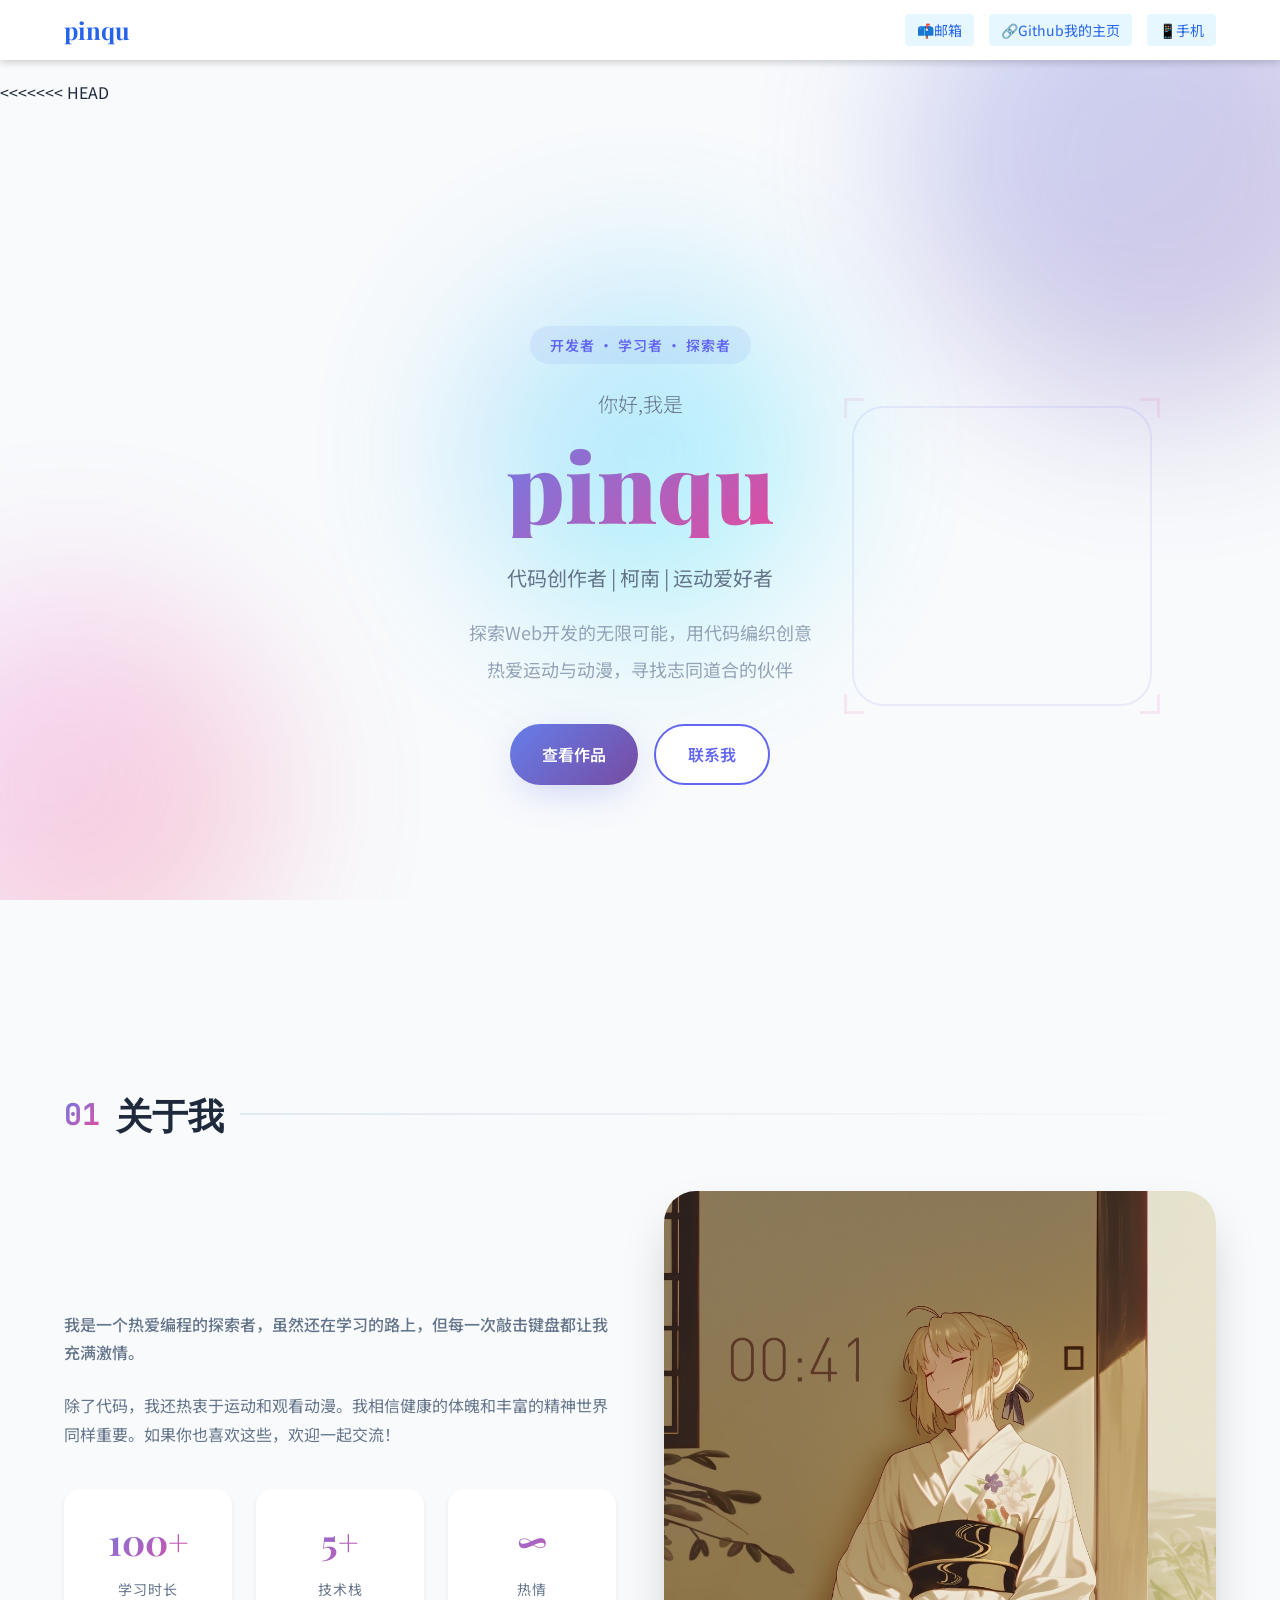
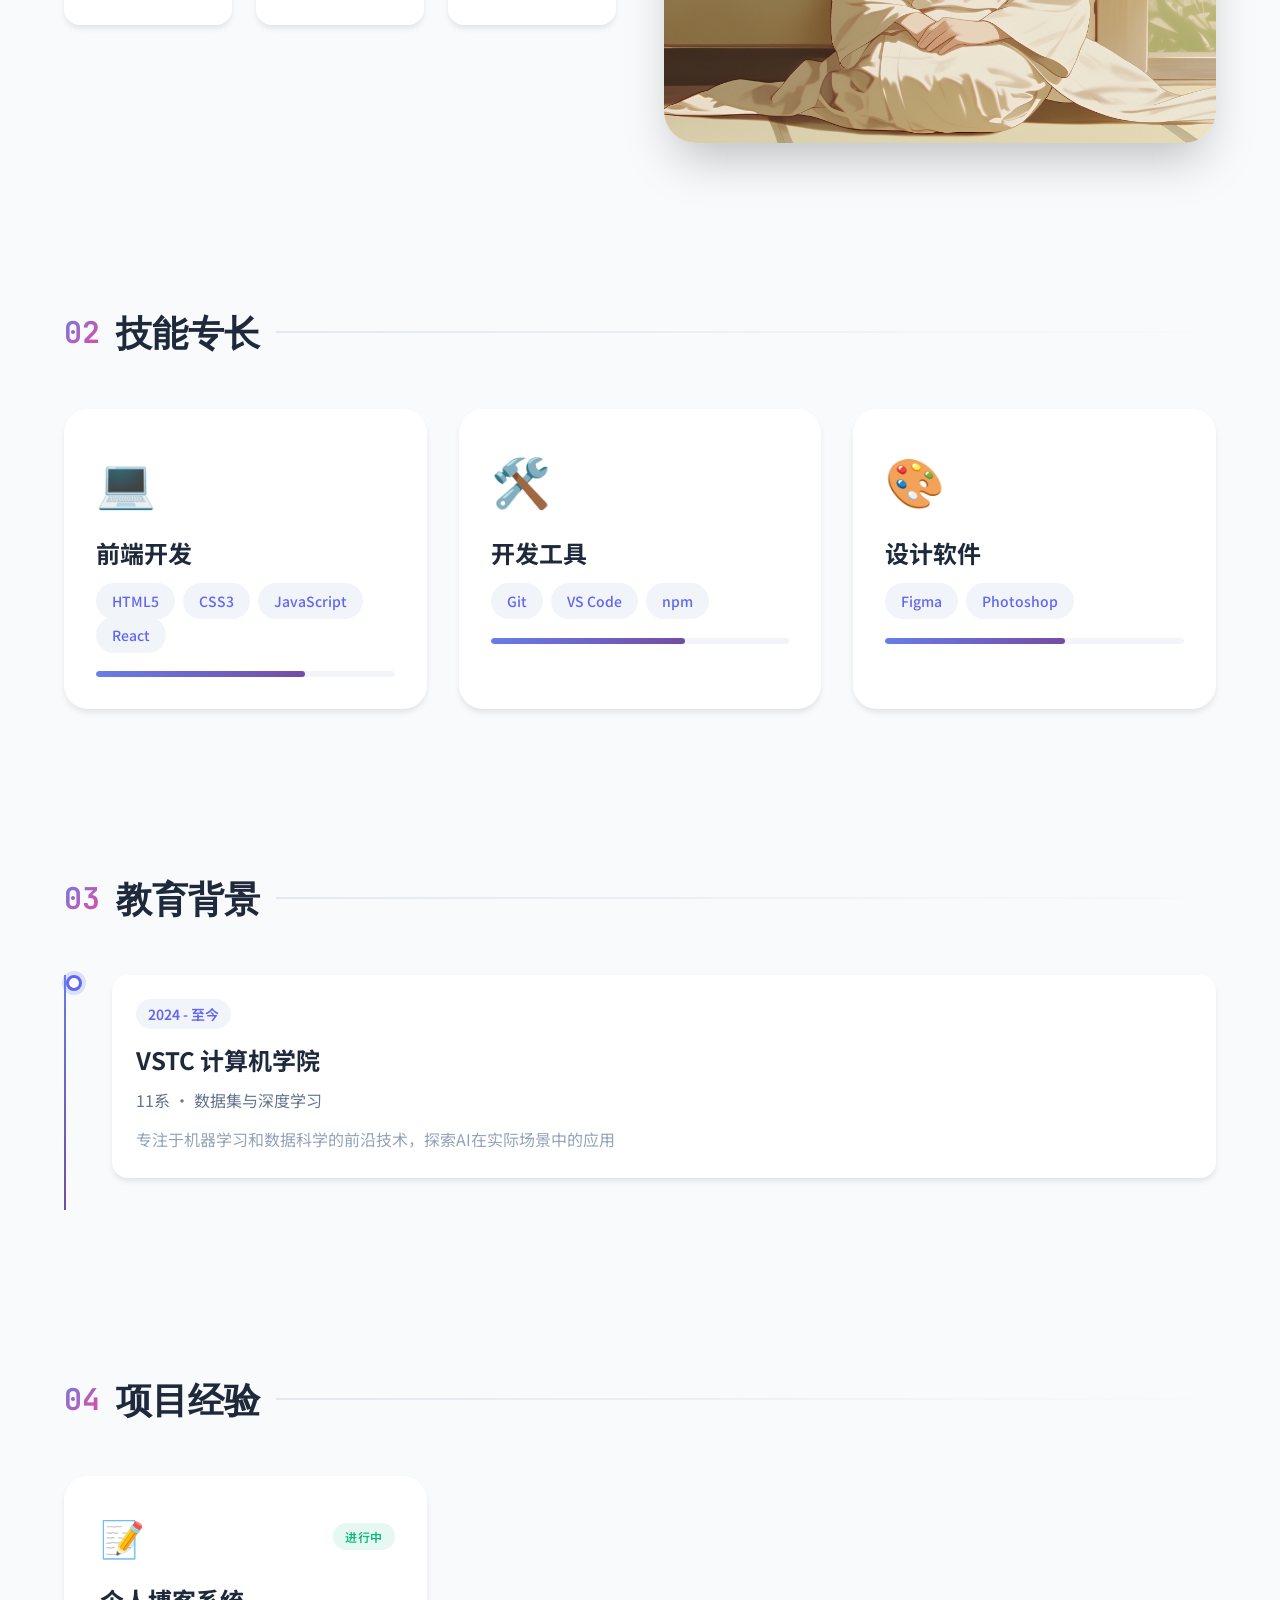
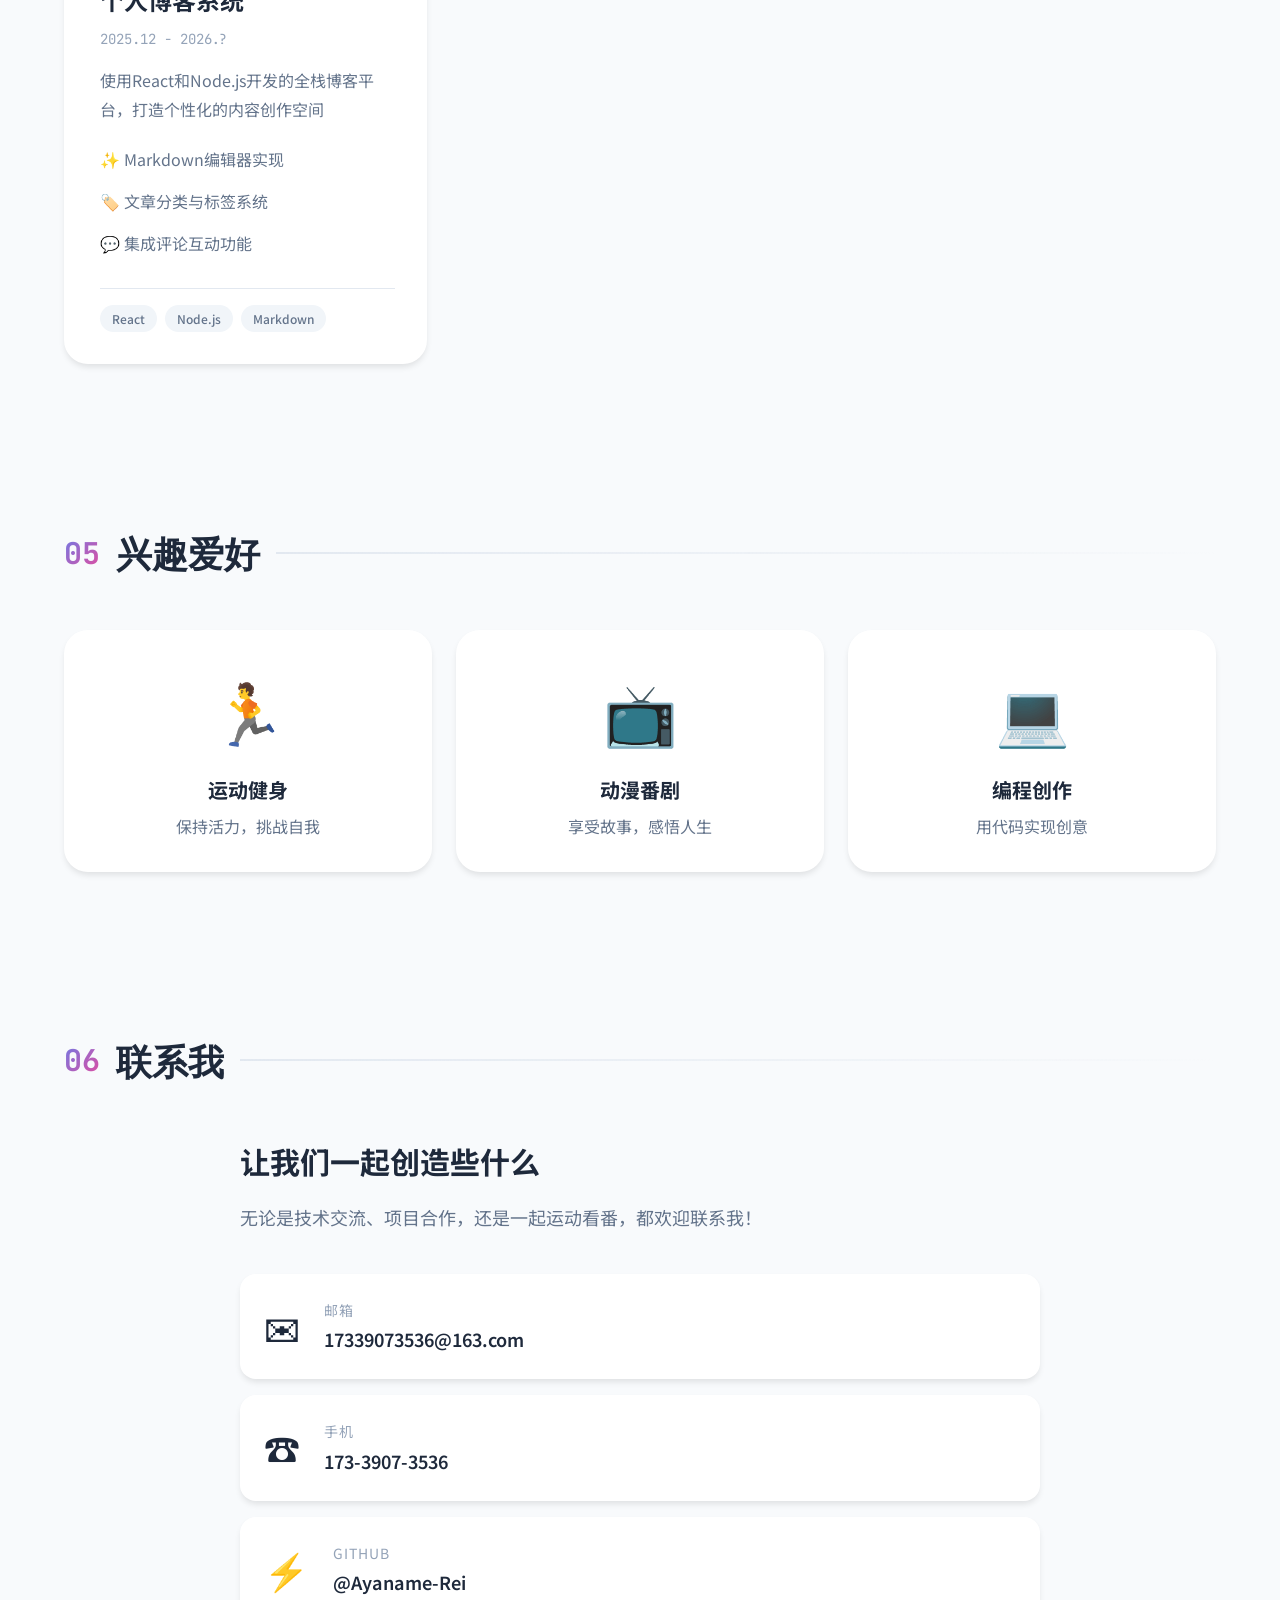
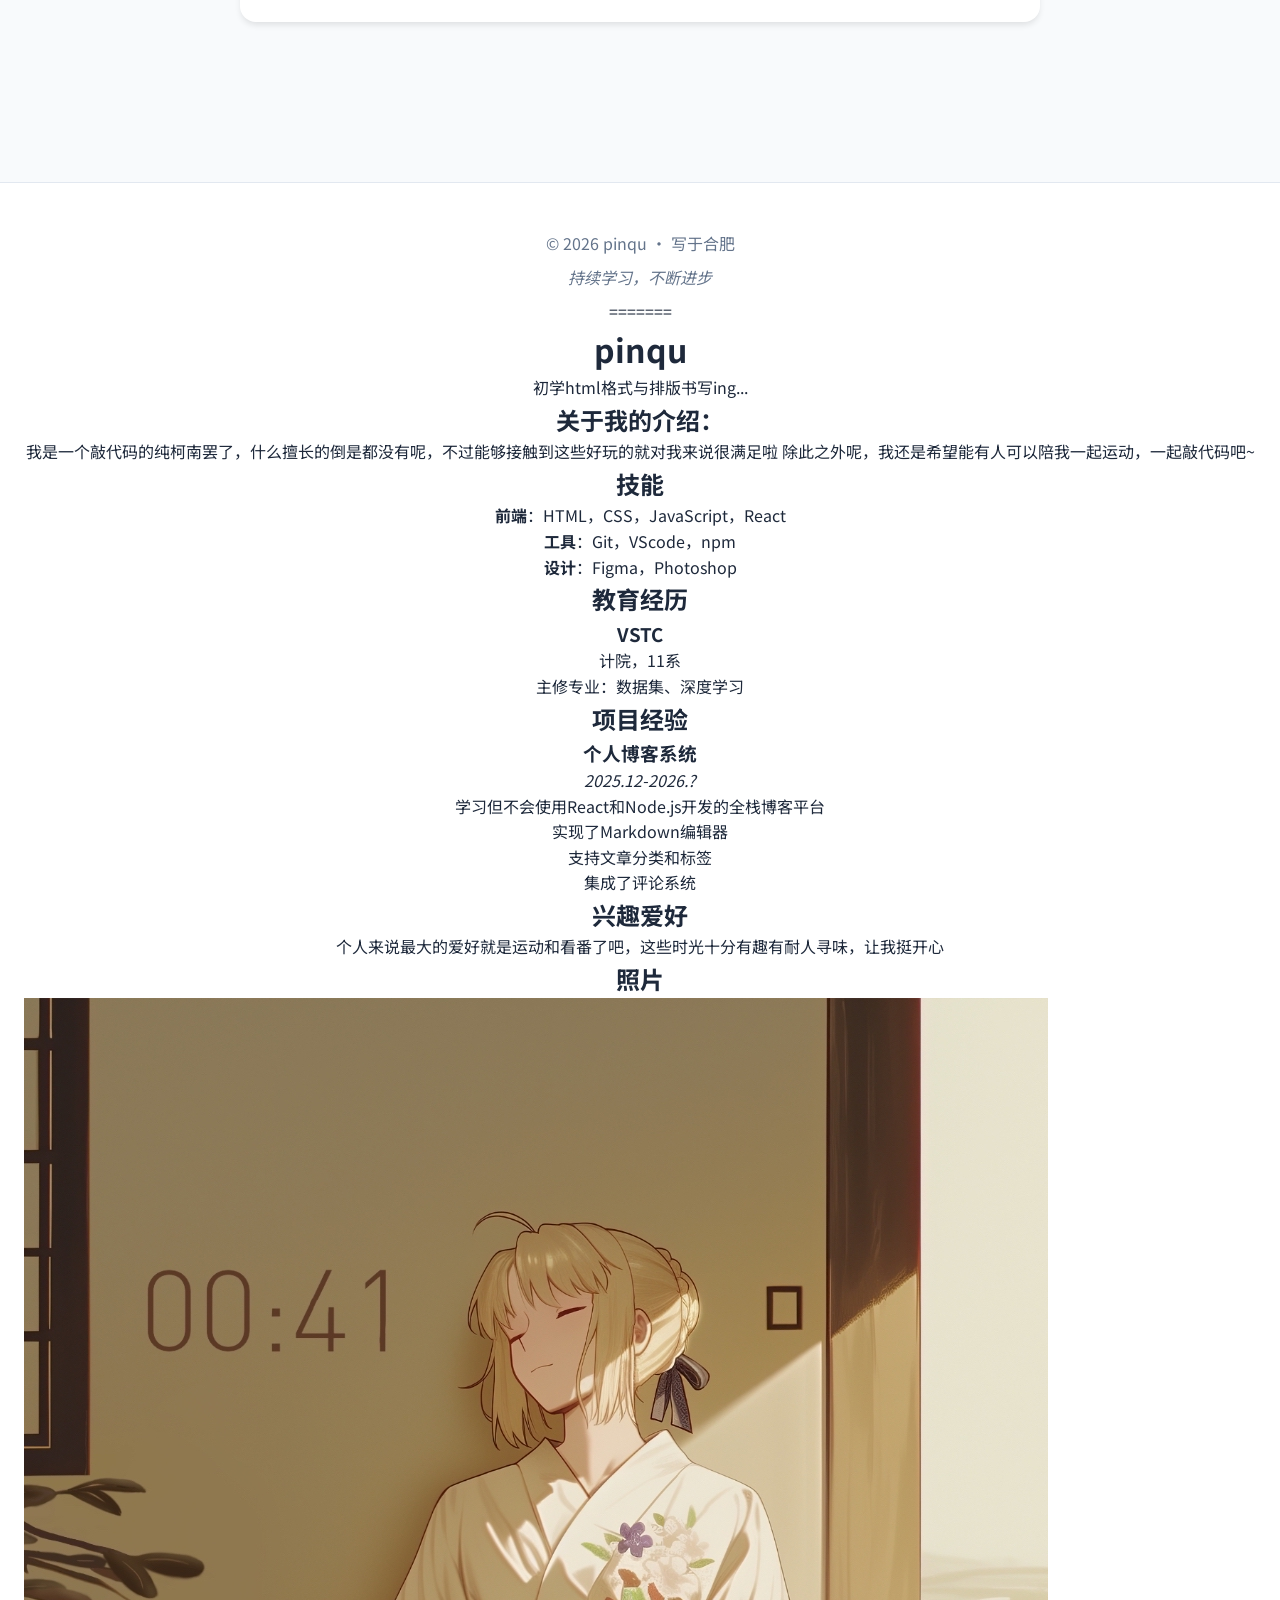
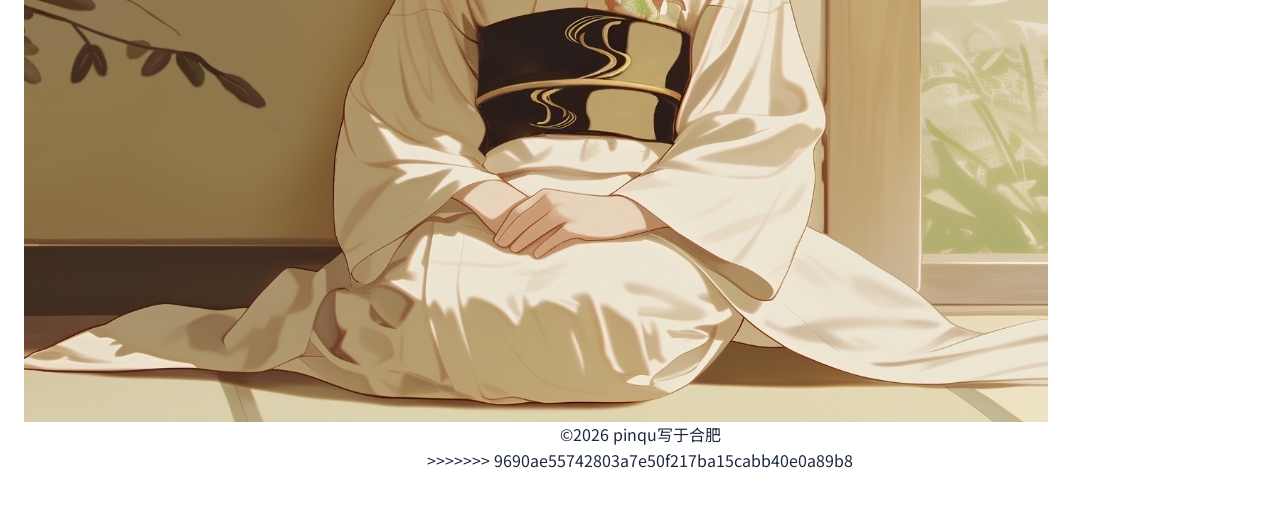
==== commit 132f7103: "完成页面布局优化" ====
--- a/index.html
+++ b/index.html
@@ -3,6 +3,7 @@
 <head>
     <meta charset="UTF-8">
     <meta name="viewport" content="width=device-width,initial-scale=1.0">
+<<<<<<< HEAD
     <title>pinqu - 创意开发者</title>
     <link rel="stylesheet" href="test.css">
     <link rel="preconnect" href="https://fonts.googleapis.com">
@@ -314,8 +315,262 @@
             <p>© 2026 pinqu · 写于合肥</p>
             <p class="footer-quote">持续学习，不断进步</p>
         </div>
+=======
+    <title>pinqu的个人简历</title>
+    <link rel="stylesheet" href="example.css">
+    <style>
+        /* 响应式导航栏核心样式 - 与简历样式兼容，不影响原有CSS */
+        * {
+            margin: 0;
+            padding: 0;
+            box-sizing: border-box;
+            list-style: none;
+            text-decoration: none;
+        }
+        /* 固定顶部导航栏 - 适配简历布局 */
+        .navbar {
+            position: fixed;
+            top: 0;
+            left: 0;
+            width: 100%;
+            background: #fff;
+            box-shadow: 0 2px 8px rgba(0,0,0,0.1);
+            z-index: 999;
+            padding: 0 20px;
+        }
+        /* 导航栏内部容器 - Flex布局 */
+        .navbar-container {
+            max-width: 1200px;
+            margin: 0 auto;
+            height: 60px;
+            display: flex;
+            justify-content: space-between;
+            align-items: center;
+        }
+        /* 导航栏Logo - 用pinqu作为网页名字 */
+        .navbar-logo {
+            font-size: 24px;
+            font-weight: bold;
+            color: #2563eb;
+        }
+        /* PC端导航菜单 - 横向排列按钮 */
+        .navbar-menu {
+            display: flex;
+            gap: 15px; /* 按钮间距，适配简历风格 */
+        }
+        /* 统一导航栏按钮风格 */
+        .navbar-menu button {
+            padding: 6px 12px;
+            border: none;
+            border-radius: 4px;
+            background: #e6f7ff;
+            color: #2563eb;
+            cursor: pointer;
+            font-size: 14px;
+            transition: all 0.3s ease;
+        }
+        .navbar-menu button:hover {
+            background: #2563eb;
+            color: #fff;
+        }
+        /* 汉堡按钮 - 移动端显示，PC端隐藏 */
+        .hamburger {
+            display: none;
+            font-size: 24px;
+            color: #333;
+            cursor: pointer;
+            border: none;
+            background: transparent;
+            outline: none;
+        }
+        /* 移动端侧边菜单 - 固定定位，默认隐藏 */
+        .mobile-menu {
+            position: fixed;
+            top: 60px;
+            right: 0;
+            width: 80%;
+            height: calc(100vh - 60px);
+            background: #fff;
+            box-shadow: -2px 0 8px rgba(0,0,0,0.1);
+            z-index: 998;
+            transform: translateX(100%);
+            transition: transform 0.3s ease;
+            padding: 30px 20px;
+        }
+        /* 移动端菜单列表 - 纵向排列按钮 */
+        .mobile-menu-list {
+            display: flex;
+            flex-direction: column;
+            gap: 20px;
+        }
+        /* 移动端按钮样式 - 与PC端一致 */
+        .mobile-menu-list button {
+            padding: 8px 16px;
+            border: none;
+            border-radius: 4px;
+            background: #e6f7ff;
+            color: #2563eb;
+            cursor: pointer;
+            font-size: 16px;
+            width: 100%;
+            text-align: left;
+            transition: all 0.3s ease;
+        }
+        .mobile-menu-list button:hover {
+            background: #2563eb;
+            color: #fff;
+        }
+        /* 媒体查询 - 移动端（≤768px）适配 */
+        @media (max-width: 768px) {
+            .navbar-menu {
+                display: none;
+            }
+            .hamburger {
+                display: block;
+            }
+            .mobile-menu.active {
+                transform: translateX(0);
+            }
+        }
+        /* 关键：调整简历头部间距，避免被固定导航栏遮挡 */
+        body {
+            padding-top: 80px;
+        }
+        /* 返回顶部按钮层级兼容 - 确保不被导航栏遮挡 */
+        .back-to-top {
+            z-index: 998 !important;
+        }
+    </style>
+</head>
+<body>
+    <!-- 新增：响应式导航栏（替代原有header内的导航，保留所有功能） -->
+    <nav class="navbar">
+        <div class="navbar-container">
+            <!-- 导航栏Logo：pinqu -->
+            <a href="#" class="navbar-logo">pinqu</a>
+            <!-- PC端导航菜单：邮箱、Github、手机按钮 -->
+            <ul class="navbar-menu">
+                <li><a href="mailto:17339073536@163.com"><button>📫邮箱</button></a></li>
+                <li><a href="https://github.com/Ayaname-Rei"><button>🔗Github我的主页</button></a></li>
+                <li><a href="tel:17339073536"><button>📱手机</button></a></li>
+            </ul>
+            <!-- 汉堡按钮：移动端显示 -->
+            <button class="hamburger" id="hamburger">☰</button>
+        </div>
+    </nav>
+    <!-- 移动端侧边菜单：弹出式展示导航按钮 -->
+    <div class="mobile-menu" id="mobileMenu">
+        <ul class="mobile-menu-list">
+            <li><a href="mailto:17339073536@163.com"><button>📫邮箱</button></a></li>
+            <li><a href="https://github.com/Ayaname-Rei"><button>🔗Github我的主页</button></a></li>
+            <li><a href="tel:17339073536"><button>📱手机</button></a></li>
+        </ul>
+    </div>
+
+    <!-- header：移除原导航，保留个人名称和介绍 -->
+    <header>
+        <h1>pinqu</h1>
+        <p>初学html格式与排版书写ing...</p>
+    </header>
+
+    <!-- main简历内容：无修改 -->
+    <main>
+        <section>
+            <h2>关于我的介绍：</h2>
+            <p>
+                我是一个敲代码的纯柯南罢了，什么擅长的倒是都没有呢，不过能够接触到这些好玩的就对我来说很满足啦
+                除此之外呢，我还是希望能有人可以陪我一起运动，一起敲代码吧~
+            </p>
+        </section>
+        <section>
+            <h2>技能</h2>
+            <ul class="skills-list">
+                <li><strong>前端</strong>：HTML，CSS，JavaScript，React</li>
+                <li><strong>工具</strong>：Git，VScode，npm</li>
+                <li><strong>设计</strong>：Figma，Photoshop</li>
+            </ul>
+        </section>
+        <section>
+            <h2>教育经历</h2>
+            <article>
+                <h3>VSTC</h3>
+                <p>计院，11系</p>
+                <p>主修专业：数据集、深度学习</p>
+            </article>
+        </section>
+        <section>
+            <h2>项目经验</h2>
+            <article>
+                <h3>个人博客系统</h3>
+                <p><em>2025.12-2026.?</em></p>
+                <p>学习但不会使用React和Node.js开发的全栈博客平台</p>
+                <ul>
+                    <li>实现了Markdown编辑器</li>
+                    <li>支持文章分类和标签</li>
+                    <li>集成了评论系统</li>
+                </ul>
+            </article>
+        </section>
+        <section>
+            <h2>兴趣爱好</h2>
+            <article>个人来说最大的爱好就是运动和看番了吧，这些时光十分有趣有耐人寻味，让我挺开心</article>
+        </section>
+        <section>
+            <h2>照片</h2>
+            <img src="Saber2.png" alt="照片显示失败喵~">
+        </section>
+    </main>
+
+    <!-- 返回顶部按钮：保留 -->
+    <div class="back-to-top" id="backToTop">⬆</div> 
+
+    <!-- 返回顶部JS + 新增导航栏汉堡按钮JS -->
+    <script>
+        // 返回顶部按钮
+        const backToTop = document.getElementById('backToTop');
+        window.addEventListener('scroll', () => {
+            if (window.scrollY > 300) {
+                document.body.classList.add('scroll-show');
+            } else {
+                document.body.classList.remove('scroll-show');
+            }
+        });
+        backToTop.addEventListener('click', () => {
+            window.scrollTo({
+                top: 0,
+                behavior: 'smooth'
+            });
+        });
+
+        // 新增：响应式导航栏汉堡按钮逻辑
+        const hamburger = document.getElementById('hamburger');
+        const mobileMenu = document.getElementById('mobileMenu');
+        hamburger.addEventListener('click', () => {
+            // 切换移动端菜单显隐
+            mobileMenu.classList.toggle('active');
+            // 汉堡按钮图标切换（☰ ←），提升交互
+            hamburger.innerHTML = mobileMenu.classList.contains('active') ? '←' : '☰';
+            // 可选：菜单弹出时禁止页面滚动
+            document.body.style.overflow = mobileMenu.classList.contains('active') ? 'hidden' : 'auto';
+        });
+
+        // 优化：点击移动端菜单按钮后，自动关闭菜单（）
+        const mobileButtons = document.querySelectorAll('.mobile-menu-list button');
+        mobileButtons.forEach(btn => {
+            btn.addEventListener('click', () => {
+                mobileMenu.classList.remove('active');
+                hamburger.innerHTML = '☰';
+                document.body.style.overflow = 'auto';
+            });
+        });
+    </script>
+
+    <!-- footer：无改动 -->
+    <footer>
+        <p>©2026 pinqu写于合肥</p>
+>>>>>>> 9690ae55742803a7e50f217ba15cabb40e0a89b8
     </footer>
 
     <script src="script_optimized.js"></script>
 </body>
-</html>+</html>
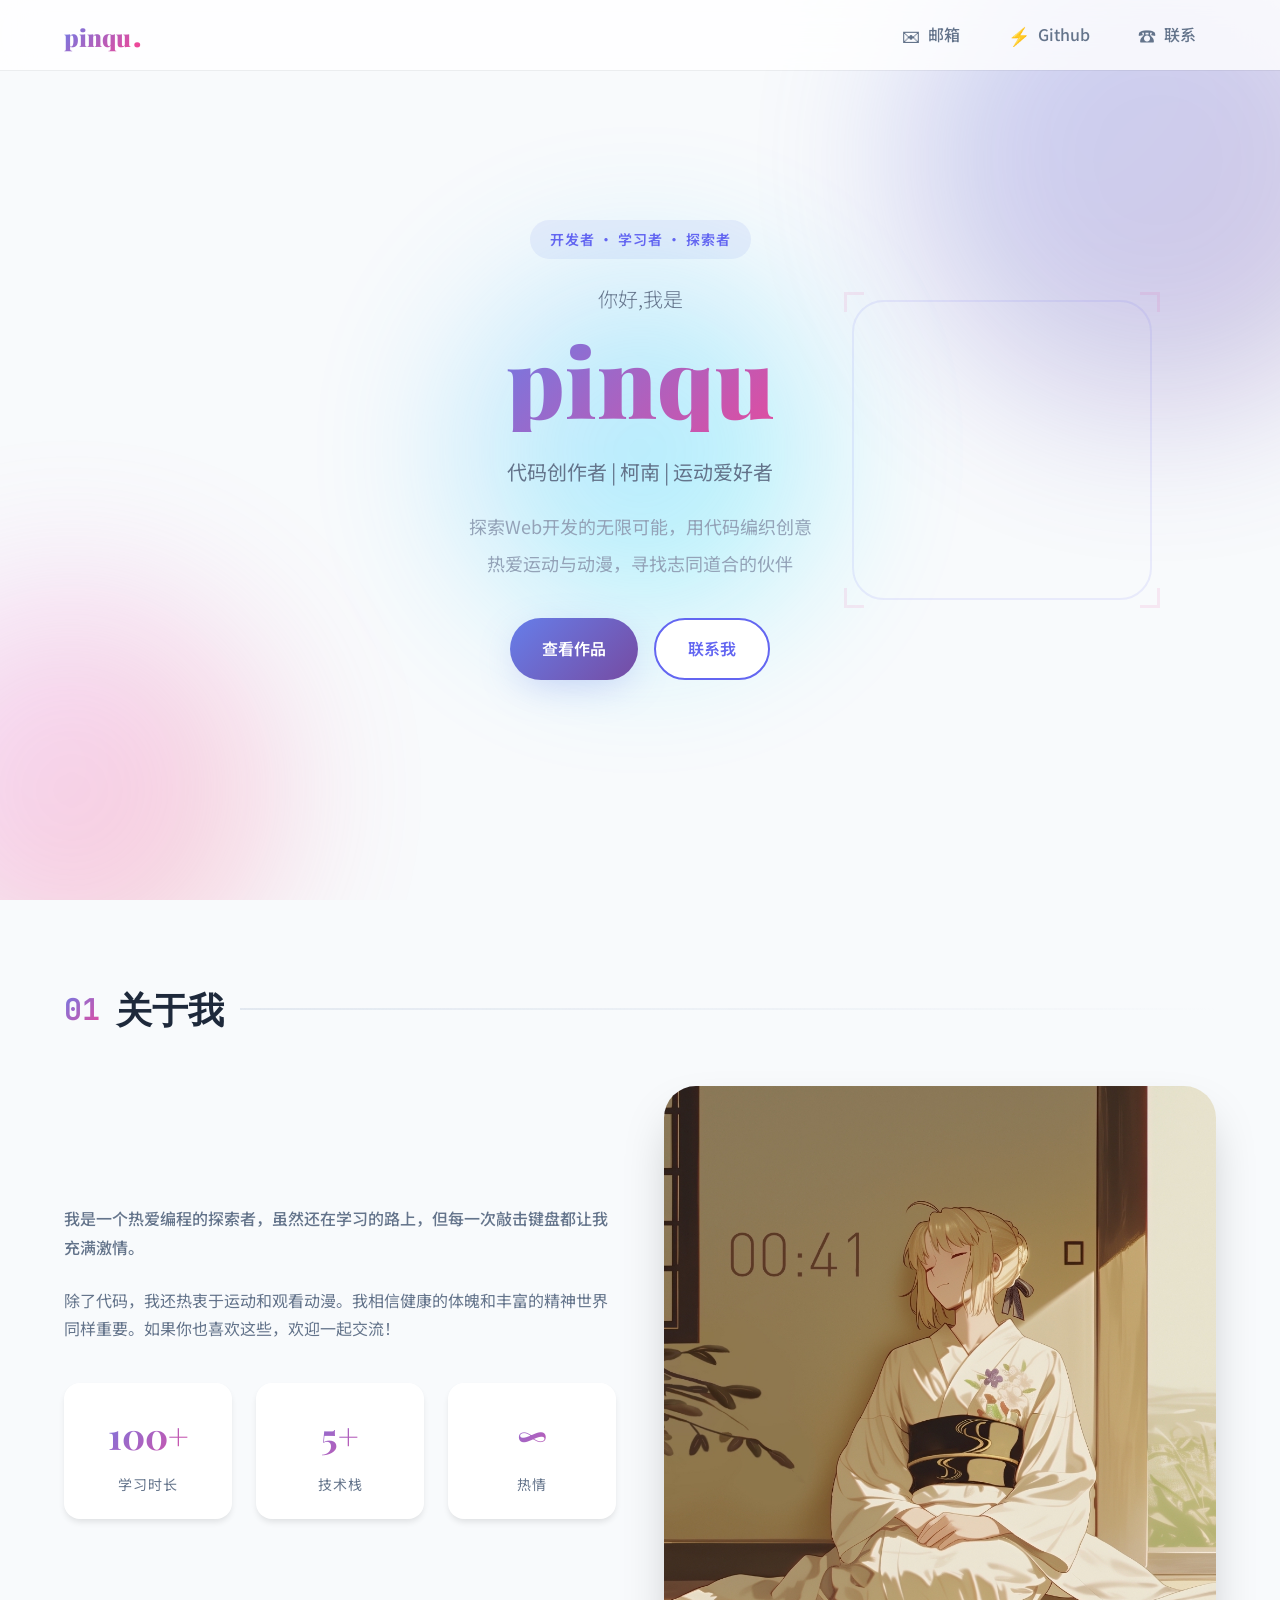
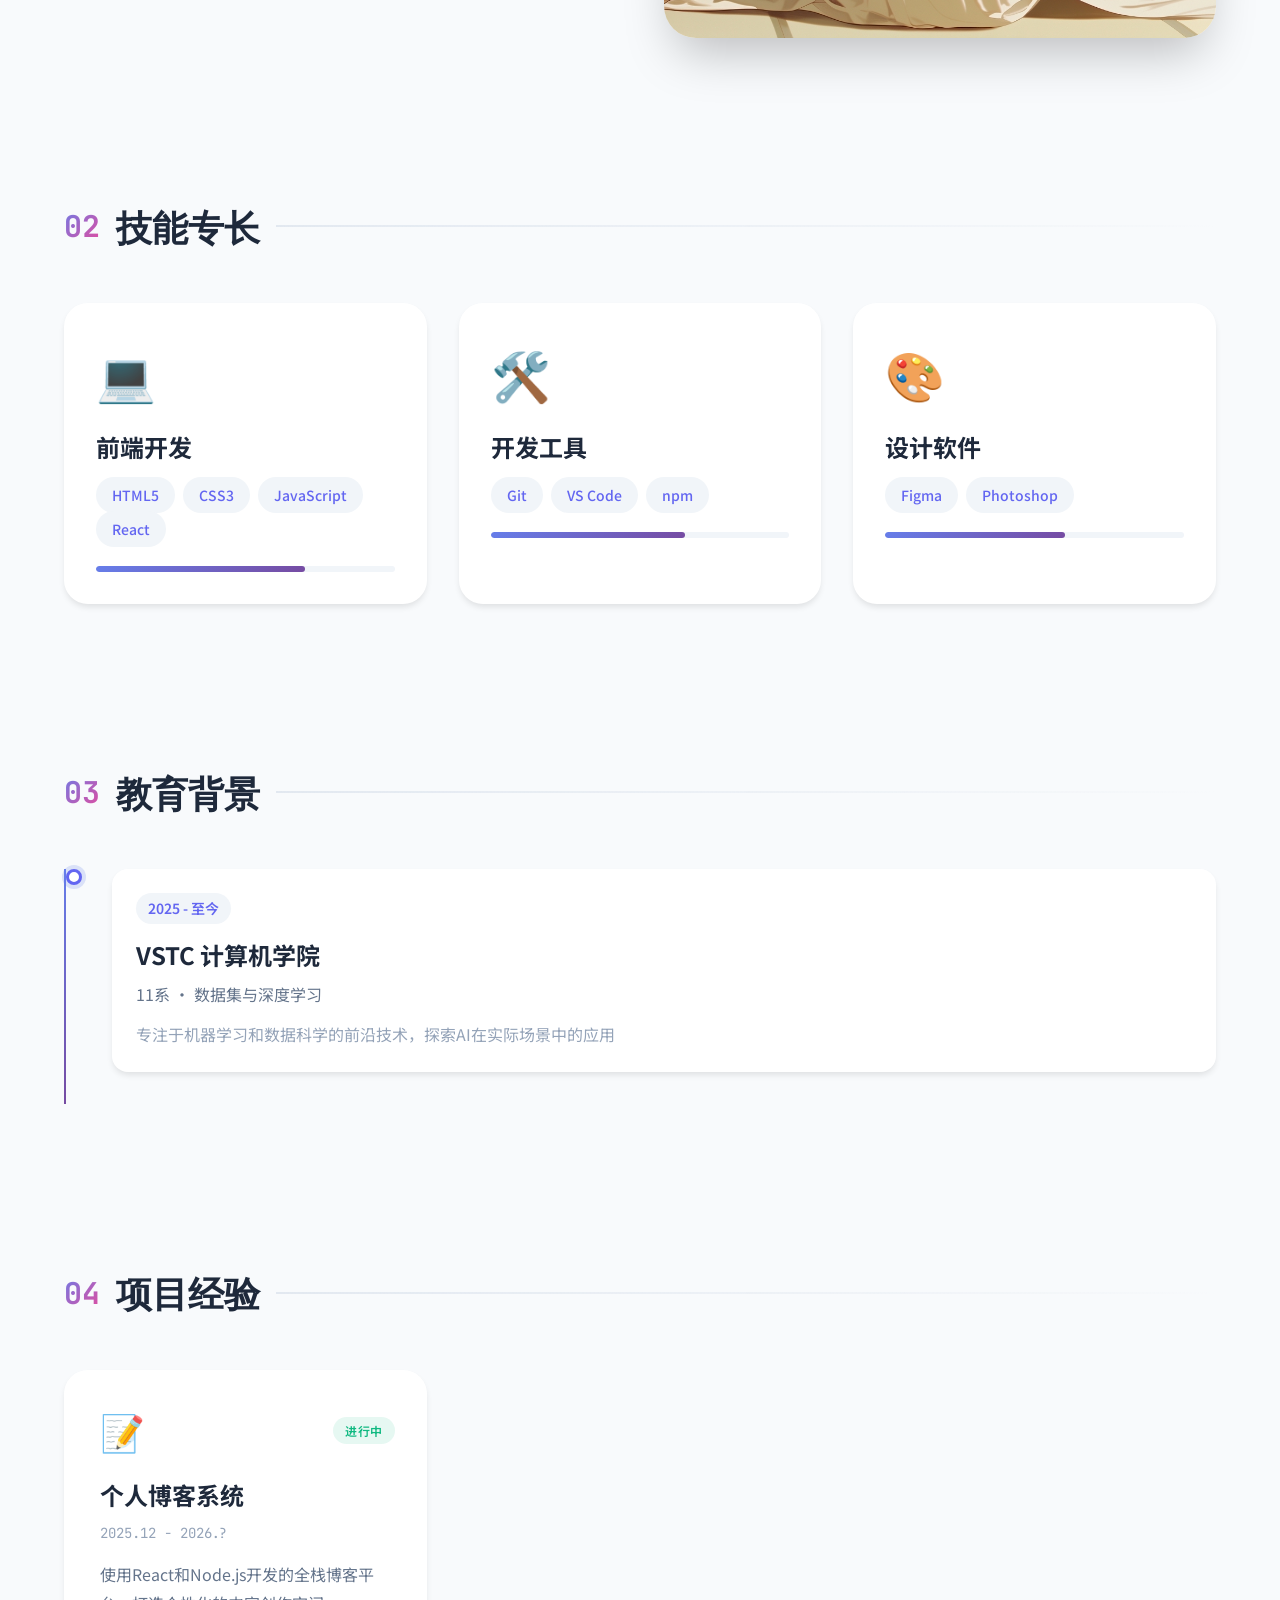
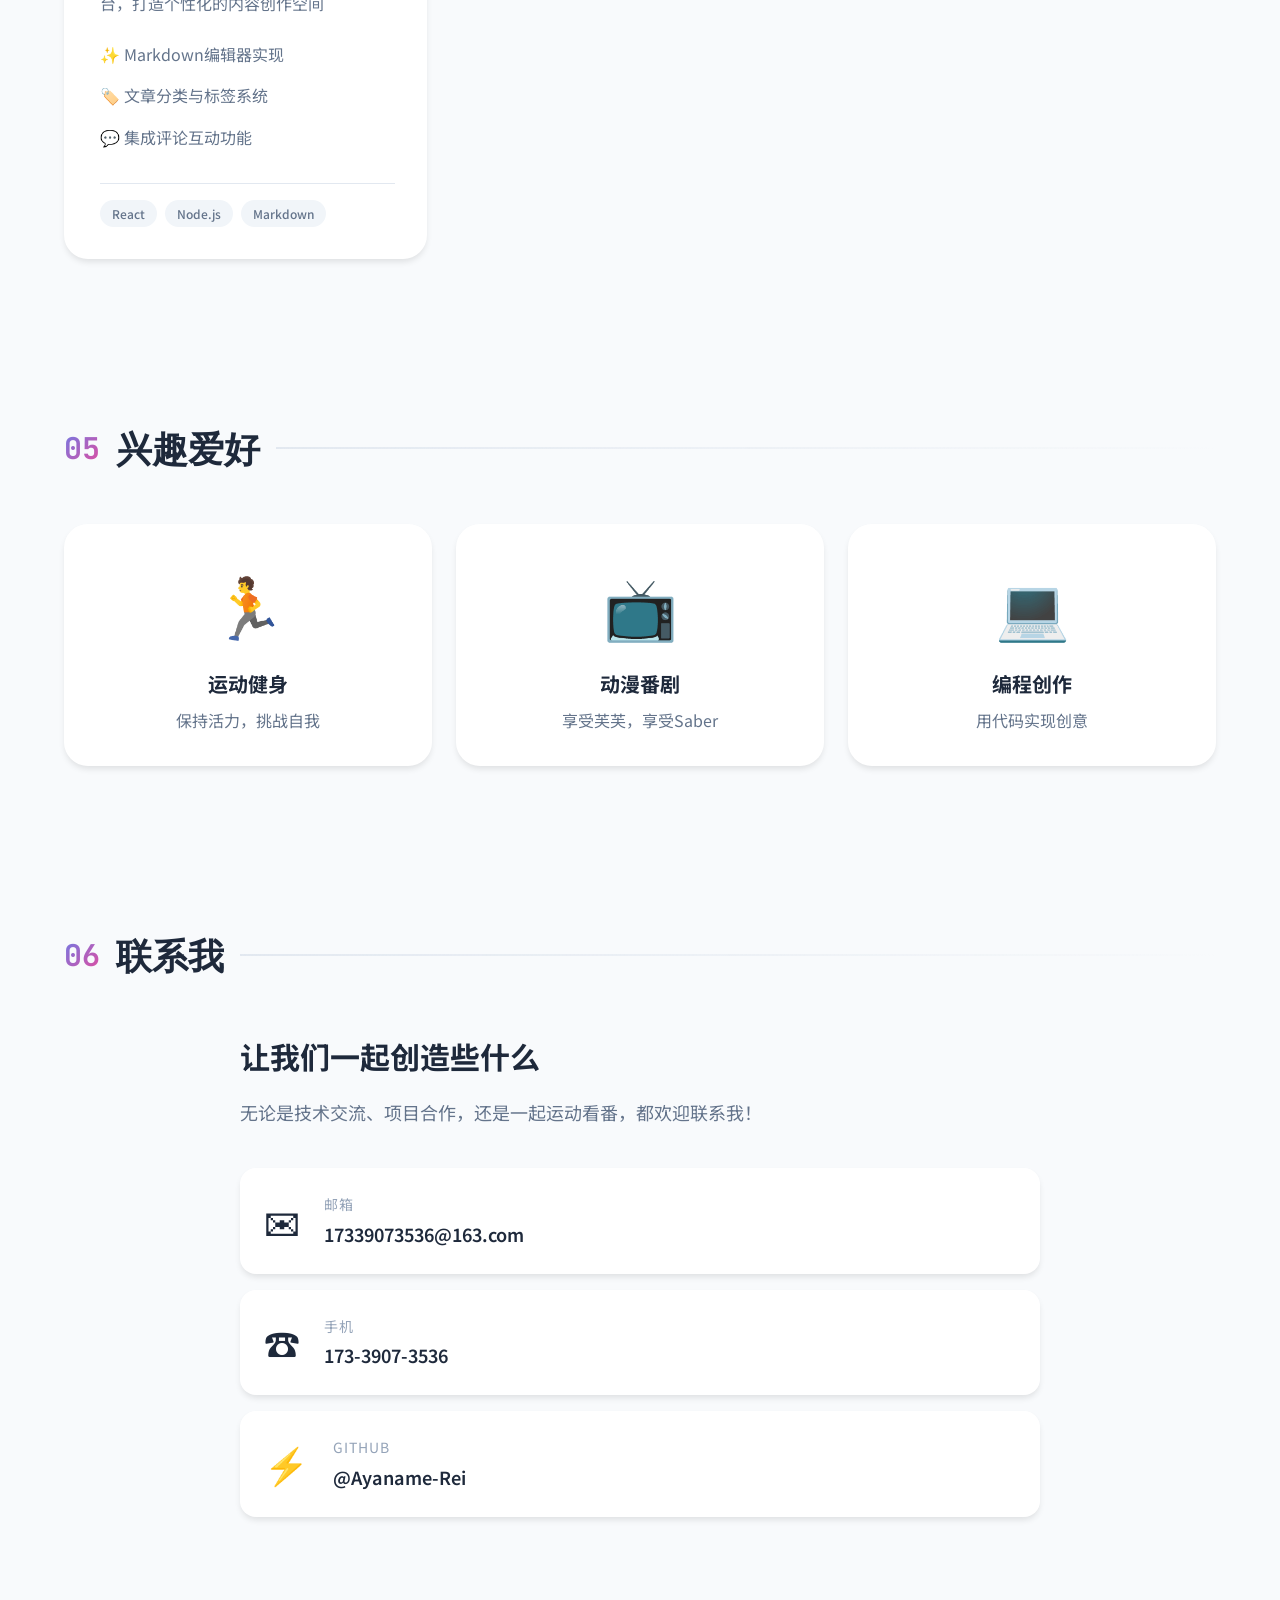
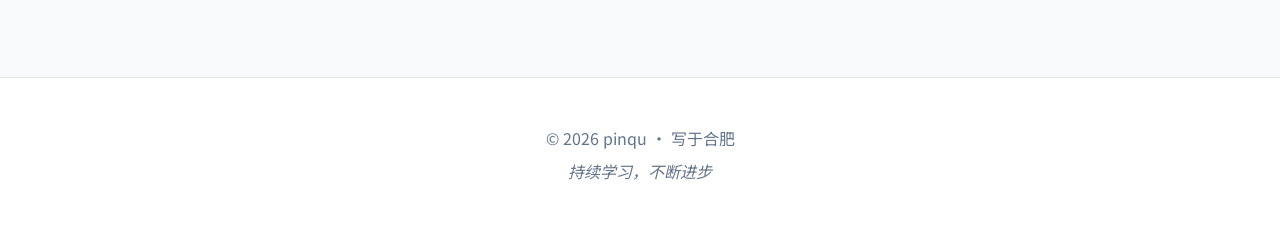
==== commit 6ef4c057: "index.html" ====
--- a/index.html
+++ b/index.html
@@ -3,7 +3,6 @@
 <head>
     <meta charset="UTF-8">
     <meta name="viewport" content="width=device-width,initial-scale=1.0">
-<<<<<<< HEAD
     <title>pinqu - 创意开发者</title>
     <link rel="stylesheet" href="test.css">
     <link rel="preconnect" href="https://fonts.googleapis.com">
@@ -197,7 +196,7 @@
                     <div class="timeline-item">
                         <div class="timeline-marker"></div>
                         <div class="timeline-content">
-                            <div class="timeline-date">2024 - 至今</div>
+                            <div class="timeline-date">2025 - 至今</div>
                             <h3 class="timeline-title">VSTC 计算机学院</h3>
                             <p class="timeline-major">11系 · 数据集与深度学习</p>
                             <p class="timeline-description">专注于机器学习和数据科学的前沿技术，探索AI在实际场景中的应用</p>
@@ -252,7 +251,7 @@
                     <div class="hobby-card">
                         <div class="hobby-emoji">📺</div>
                         <h3>动漫番剧</h3>
-                        <p>享受故事，感悟人生</p>
+                        <p>享受芙芙，享受Saber</p>
                     </div>
                     <div class="hobby-card">
                         <div class="hobby-emoji">💻</div>
@@ -315,260 +314,6 @@
             <p>© 2026 pinqu · 写于合肥</p>
             <p class="footer-quote">持续学习，不断进步</p>
         </div>
-=======
-    <title>pinqu的个人简历</title>
-    <link rel="stylesheet" href="example.css">
-    <style>
-        /* 响应式导航栏核心样式 - 与简历样式兼容，不影响原有CSS */
-        * {
-            margin: 0;
-            padding: 0;
-            box-sizing: border-box;
-            list-style: none;
-            text-decoration: none;
-        }
-        /* 固定顶部导航栏 - 适配简历布局 */
-        .navbar {
-            position: fixed;
-            top: 0;
-            left: 0;
-            width: 100%;
-            background: #fff;
-            box-shadow: 0 2px 8px rgba(0,0,0,0.1);
-            z-index: 999;
-            padding: 0 20px;
-        }
-        /* 导航栏内部容器 - Flex布局 */
-        .navbar-container {
-            max-width: 1200px;
-            margin: 0 auto;
-            height: 60px;
-            display: flex;
-            justify-content: space-between;
-            align-items: center;
-        }
-        /* 导航栏Logo - 用pinqu作为网页名字 */
-        .navbar-logo {
-            font-size: 24px;
-            font-weight: bold;
-            color: #2563eb;
-        }
-        /* PC端导航菜单 - 横向排列按钮 */
-        .navbar-menu {
-            display: flex;
-            gap: 15px; /* 按钮间距，适配简历风格 */
-        }
-        /* 统一导航栏按钮风格 */
-        .navbar-menu button {
-            padding: 6px 12px;
-            border: none;
-            border-radius: 4px;
-            background: #e6f7ff;
-            color: #2563eb;
-            cursor: pointer;
-            font-size: 14px;
-            transition: all 0.3s ease;
-        }
-        .navbar-menu button:hover {
-            background: #2563eb;
-            color: #fff;
-        }
-        /* 汉堡按钮 - 移动端显示，PC端隐藏 */
-        .hamburger {
-            display: none;
-            font-size: 24px;
-            color: #333;
-            cursor: pointer;
-            border: none;
-            background: transparent;
-            outline: none;
-        }
-        /* 移动端侧边菜单 - 固定定位，默认隐藏 */
-        .mobile-menu {
-            position: fixed;
-            top: 60px;
-            right: 0;
-            width: 80%;
-            height: calc(100vh - 60px);
-            background: #fff;
-            box-shadow: -2px 0 8px rgba(0,0,0,0.1);
-            z-index: 998;
-            transform: translateX(100%);
-            transition: transform 0.3s ease;
-            padding: 30px 20px;
-        }
-        /* 移动端菜单列表 - 纵向排列按钮 */
-        .mobile-menu-list {
-            display: flex;
-            flex-direction: column;
-            gap: 20px;
-        }
-        /* 移动端按钮样式 - 与PC端一致 */
-        .mobile-menu-list button {
-            padding: 8px 16px;
-            border: none;
-            border-radius: 4px;
-            background: #e6f7ff;
-            color: #2563eb;
-            cursor: pointer;
-            font-size: 16px;
-            width: 100%;
-            text-align: left;
-            transition: all 0.3s ease;
-        }
-        .mobile-menu-list button:hover {
-            background: #2563eb;
-            color: #fff;
-        }
-        /* 媒体查询 - 移动端（≤768px）适配 */
-        @media (max-width: 768px) {
-            .navbar-menu {
-                display: none;
-            }
-            .hamburger {
-                display: block;
-            }
-            .mobile-menu.active {
-                transform: translateX(0);
-            }
-        }
-        /* 关键：调整简历头部间距，避免被固定导航栏遮挡 */
-        body {
-            padding-top: 80px;
-        }
-        /* 返回顶部按钮层级兼容 - 确保不被导航栏遮挡 */
-        .back-to-top {
-            z-index: 998 !important;
-        }
-    </style>
-</head>
-<body>
-    <!-- 新增：响应式导航栏（替代原有header内的导航，保留所有功能） -->
-    <nav class="navbar">
-        <div class="navbar-container">
-            <!-- 导航栏Logo：pinqu -->
-            <a href="#" class="navbar-logo">pinqu</a>
-            <!-- PC端导航菜单：邮箱、Github、手机按钮 -->
-            <ul class="navbar-menu">
-                <li><a href="mailto:17339073536@163.com"><button>📫邮箱</button></a></li>
-                <li><a href="https://github.com/Ayaname-Rei"><button>🔗Github我的主页</button></a></li>
-                <li><a href="tel:17339073536"><button>📱手机</button></a></li>
-            </ul>
-            <!-- 汉堡按钮：移动端显示 -->
-            <button class="hamburger" id="hamburger">☰</button>
-        </div>
-    </nav>
-    <!-- 移动端侧边菜单：弹出式展示导航按钮 -->
-    <div class="mobile-menu" id="mobileMenu">
-        <ul class="mobile-menu-list">
-            <li><a href="mailto:17339073536@163.com"><button>📫邮箱</button></a></li>
-            <li><a href="https://github.com/Ayaname-Rei"><button>🔗Github我的主页</button></a></li>
-            <li><a href="tel:17339073536"><button>📱手机</button></a></li>
-        </ul>
-    </div>
-
-    <!-- header：移除原导航，保留个人名称和介绍 -->
-    <header>
-        <h1>pinqu</h1>
-        <p>初学html格式与排版书写ing...</p>
-    </header>
-
-    <!-- main简历内容：无修改 -->
-    <main>
-        <section>
-            <h2>关于我的介绍：</h2>
-            <p>
-                我是一个敲代码的纯柯南罢了，什么擅长的倒是都没有呢，不过能够接触到这些好玩的就对我来说很满足啦
-                除此之外呢，我还是希望能有人可以陪我一起运动，一起敲代码吧~
-            </p>
-        </section>
-        <section>
-            <h2>技能</h2>
-            <ul class="skills-list">
-                <li><strong>前端</strong>：HTML，CSS，JavaScript，React</li>
-                <li><strong>工具</strong>：Git，VScode，npm</li>
-                <li><strong>设计</strong>：Figma，Photoshop</li>
-            </ul>
-        </section>
-        <section>
-            <h2>教育经历</h2>
-            <article>
-                <h3>VSTC</h3>
-                <p>计院，11系</p>
-                <p>主修专业：数据集、深度学习</p>
-            </article>
-        </section>
-        <section>
-            <h2>项目经验</h2>
-            <article>
-                <h3>个人博客系统</h3>
-                <p><em>2025.12-2026.?</em></p>
-                <p>学习但不会使用React和Node.js开发的全栈博客平台</p>
-                <ul>
-                    <li>实现了Markdown编辑器</li>
-                    <li>支持文章分类和标签</li>
-                    <li>集成了评论系统</li>
-                </ul>
-            </article>
-        </section>
-        <section>
-            <h2>兴趣爱好</h2>
-            <article>个人来说最大的爱好就是运动和看番了吧，这些时光十分有趣有耐人寻味，让我挺开心</article>
-        </section>
-        <section>
-            <h2>照片</h2>
-            <img src="Saber2.png" alt="照片显示失败喵~">
-        </section>
-    </main>
-
-    <!-- 返回顶部按钮：保留 -->
-    <div class="back-to-top" id="backToTop">⬆</div> 
-
-    <!-- 返回顶部JS + 新增导航栏汉堡按钮JS -->
-    <script>
-        // 返回顶部按钮
-        const backToTop = document.getElementById('backToTop');
-        window.addEventListener('scroll', () => {
-            if (window.scrollY > 300) {
-                document.body.classList.add('scroll-show');
-            } else {
-                document.body.classList.remove('scroll-show');
-            }
-        });
-        backToTop.addEventListener('click', () => {
-            window.scrollTo({
-                top: 0,
-                behavior: 'smooth'
-            });
-        });
-
-        // 新增：响应式导航栏汉堡按钮逻辑
-        const hamburger = document.getElementById('hamburger');
-        const mobileMenu = document.getElementById('mobileMenu');
-        hamburger.addEventListener('click', () => {
-            // 切换移动端菜单显隐
-            mobileMenu.classList.toggle('active');
-            // 汉堡按钮图标切换（☰ ←），提升交互
-            hamburger.innerHTML = mobileMenu.classList.contains('active') ? '←' : '☰';
-            // 可选：菜单弹出时禁止页面滚动
-            document.body.style.overflow = mobileMenu.classList.contains('active') ? 'hidden' : 'auto';
-        });
-
-        // 优化：点击移动端菜单按钮后，自动关闭菜单（）
-        const mobileButtons = document.querySelectorAll('.mobile-menu-list button');
-        mobileButtons.forEach(btn => {
-            btn.addEventListener('click', () => {
-                mobileMenu.classList.remove('active');
-                hamburger.innerHTML = '☰';
-                document.body.style.overflow = 'auto';
-            });
-        });
-    </script>
-
-    <!-- footer：无改动 -->
-    <footer>
-        <p>©2026 pinqu写于合肥</p>
->>>>>>> 9690ae55742803a7e50f217ba15cabb40e0a89b8
     </footer>
 
     <script src="script_optimized.js"></script>
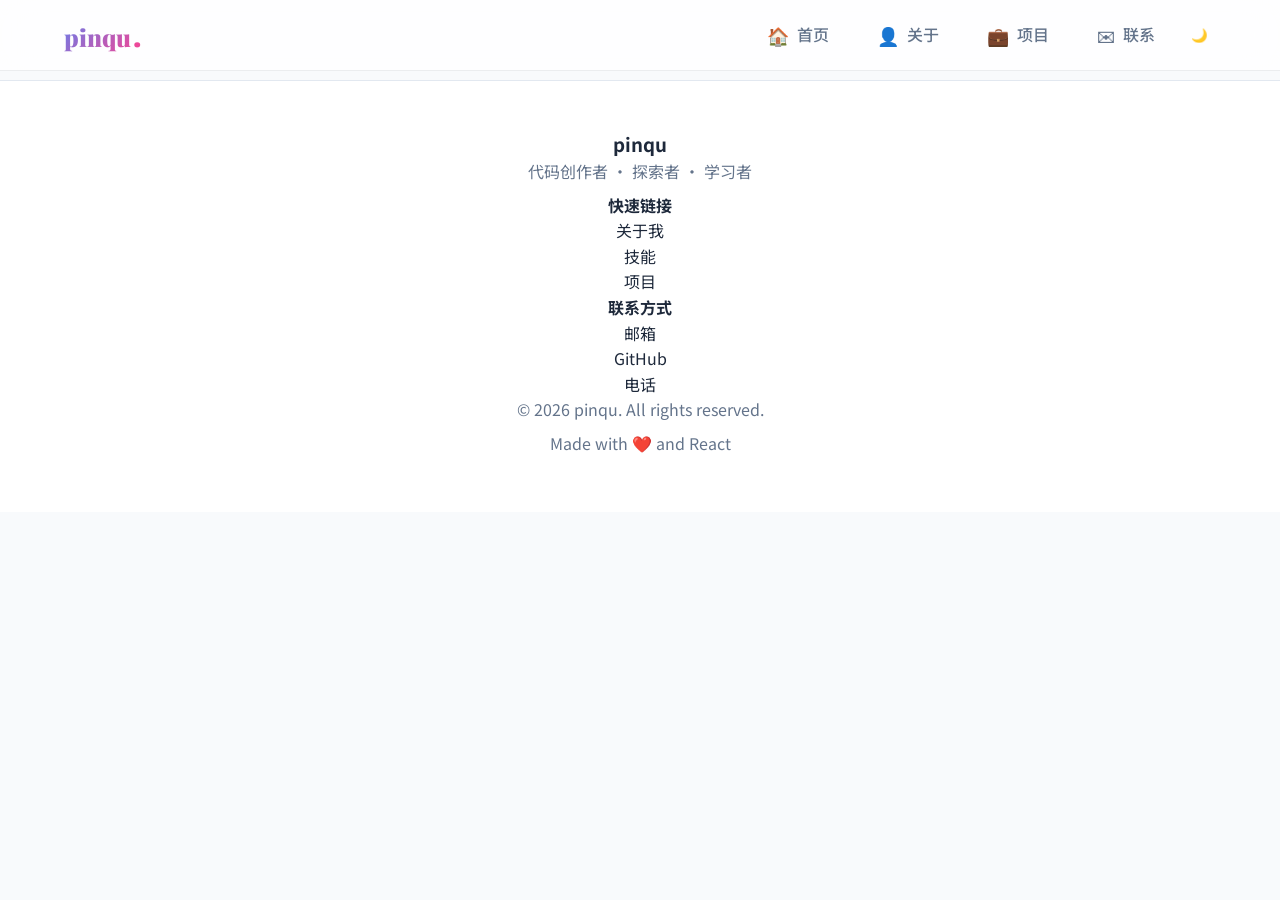
==== commit 9378662e: "Updates" ====
--- a/index.html
+++ b/index.html
@@ -1,321 +1,16 @@
 <!DOCTYPE html>
 <html lang="zh-CN">
 <head>
-    <meta charset="UTF-8">
-    <meta name="viewport" content="width=device-width,initial-scale=1.0">
-    <title>pinqu - 创意开发者</title>
-    <link rel="stylesheet" href="test.css">
-    <link rel="preconnect" href="https://fonts.googleapis.com">
-    <link rel="preconnect" href="https://fonts.gstatic.com" crossorigin>
-    <link href="https://fonts.googleapis.com/css2?family=Playfair+Display:wght@700;900&family=Noto+Sans+SC:wght@300;400;700&family=JetBrains+Mono:wght@400;600&display=swap" rel="stylesheet">
+  <meta charset="UTF-8">
+  <meta name="viewport" content="width=device-width, initial-scale=1.0">
+  <title>pinqu - 创意开发者</title>
+  <link rel="preconnect" href="https://fonts.googleapis.com">
+  <link rel="preconnect" href="https://fonts.gstatic.com" crossorigin>
+  <link href="https://fonts.googleapis.com/css2?family=Playfair+Display:wght@700;900&family=Noto+Sans+SC:wght@300;400;700&family=JetBrains+Mono:wght@400;600&display=swap" rel="stylesheet">
+  <script type="module" crossorigin src="/assets/index-BjQmTEeL.js"></script>
+  <link rel="stylesheet" crossorigin href="/assets/index-Dbc6jKun.css">
 </head>
 <body>
-    <!-- 背景装饰元素 -->
-    <div class="bg-decoration">
-        <div class="blob blob-1"></div>
-        <div class="blob blob-2"></div>
-        <div class="blob blob-3"></div>
-    </div>
-
-    <!-- 固定导航栏 -->
-    <nav class="navbar">
-        <div class="navbar-container">
-            <a href="#" class="navbar-logo">
-                <span class="logo-text">pinqu</span>
-                <span class="logo-dot">.</span>
-            </a>
-            
-            <ul class="navbar-menu">
-                <li><a href="mailto:17339073536@163.com" class="nav-link">
-                    <span class="icon">✉</span>
-                    <span>邮箱</span>
-                </a></li>
-                <li><a href="https://github.com/Ayaname-Rei" target="_blank" class="nav-link">
-                    <span class="icon">⚡</span>
-                    <span>Github</span>
-                </a></li>
-                <li><a href="tel:17339073536" class="nav-link">
-                    <span class="icon">☎</span>
-                    <span>联系</span>
-                </a></li>
-            </ul>
-            
-            <button class="hamburger" id="hamburger" aria-label="菜单">
-                <span></span>
-                <span></span>
-                <span></span>
-            </button>
-        </div>
-    </nav>
-
-    <!-- 移动端侧边菜单 -->
-    <div class="mobile-menu" id="mobileMenu">
-        <div class="mobile-menu-overlay" id="menuOverlay"></div>
-        <div class="mobile-menu-content">
-            <ul class="mobile-menu-list">
-                <li><a href="mailto:17339073536@163.com" class="mobile-link">
-                    <span class="icon">✉</span>
-                    <span>邮箱联系</span>
-                </a></li>
-                <li><a href="https://github.com/Ayaname-Rei" target="_blank" class="mobile-link">
-                    <span class="icon">⚡</span>
-                    <span>Github主页</span>
-                </a></li>
-                <li><a href="tel:17339073536" class="mobile-link">
-                    <span class="icon">☎</span>
-                    <span>手机联系</span>
-                </a></li>
-            </ul>
-        </div>
-    </div>
-
-    <!-- Hero区域 -->
-    <header class="hero">
-        <div class="hero-content">
-            <div class="hero-badge">开发者 · 学习者 · 探索者</div>
-            <h1 class="hero-title">
-                <span class="title-line">你好,我是</span>
-                <span class="title-name">pinqu</span>
-            </h1>
-            <p class="hero-subtitle">代码创作者 | 柯南 | 运动爱好者</p>
-            <div class="hero-description">
-                <p>探索Web开发的无限可能，用代码编织创意</p>
-                <p>热爱运动与动漫，寻找志同道合的伙伴</p>
-            </div>
-            <div class="hero-cta">
-                <a href="#projects" class="btn btn-primary">查看作品</a>
-                <a href="#contact" class="btn btn-secondary">联系我</a>
-            </div>
-        </div>
-        <div class="hero-visual">
-            <div class="visual-frame">
-                <div class="frame-corner tl"></div>
-                <div class="frame-corner tr"></div>
-                <div class="frame-corner bl"></div>
-                <div class="frame-corner br"></div>
-            </div>
-        </div>
-    </header>
-
-    <!-- 主要内容 -->
-    <main class="main-content">
-        <div class="container">
-            
-            <!-- 关于我 -->
-            <section class="section about" id="about">
-                <div class="section-header">
-                    <span class="section-number">01</span>
-                    <h2 class="section-title">关于我</h2>
-                    <div class="section-line"></div>
-                </div>
-                <div class="about-grid">
-                    <div class="about-text">
-                        <p class="intro-text">我是一个热爱编程的探索者，虽然还在学习的路上，但每一次敲击键盘都让我充满激情。</p>
-                        <p>除了代码，我还热衷于运动和观看动漫。我相信健康的体魄和丰富的精神世界同样重要。如果你也喜欢这些，欢迎一起交流！</p>
-                        <div class="about-stats">
-                            <div class="stat-item">
-                                <div class="stat-number">100+</div>
-                                <div class="stat-label">学习时长</div>
-                            </div>
-                            <div class="stat-item">
-                                <div class="stat-number">5+</div>
-                                <div class="stat-label">技术栈</div>
-                            </div>
-                            <div class="stat-item">
-                                <div class="stat-number">∞</div>
-                                <div class="stat-label">热情</div>
-                            </div>
-                        </div>
-                    </div>
-                    <div class="about-image">
-                        <div class="image-wrapper">
-                            <img src="Saber2.png" alt="pinqu的照片" onerror="this.src='data:image/svg+xml,%3Csvg xmlns=%22http://www.w3.org/2000/svg%22 width=%22400%22 height=%22400%22%3E%3Crect fill=%22%23ddd%22 width=%22400%22 height=%22400%22/%3E%3Ctext x=%2250%25%22 y=%2250%25%22 text-anchor=%22middle%22 dy=%22.3em%22 font-size=%2224%22 fill=%22%23999%22%3E照片加载中...%3C/text%3E%3C/svg%3E'">
-                            <div class="image-border"></div>
-                        </div>
-                    </div>
-                </div>
-            </section>
-
-            <!-- 技能 -->
-            <section class="section skills" id="skills">
-                <div class="section-header">
-                    <span class="section-number">02</span>
-                    <h2 class="section-title">技能专长</h2>
-                    <div class="section-line"></div>
-                </div>
-                <div class="skills-grid">
-                    <div class="skill-card" style="--delay: 0.1s">
-                        <div class="skill-icon">💻</div>
-                        <h3 class="skill-title">前端开发</h3>
-                        <ul class="skill-list">
-                            <li><span class="tech-tag">HTML5</span></li>
-                            <li><span class="tech-tag">CSS3</span></li>
-                            <li><span class="tech-tag">JavaScript</span></li>
-                            <li><span class="tech-tag">React</span></li>
-                        </ul>
-                        <div class="skill-level">
-                            <div class="level-bar" style="--width: 70%"></div>
-                        </div>
-                    </div>
-                    
-                    <div class="skill-card" style="--delay: 0.2s">
-                        <div class="skill-icon">🛠️</div>
-                        <h3 class="skill-title">开发工具</h3>
-                        <ul class="skill-list">
-                            <li><span class="tech-tag">Git</span></li>
-                            <li><span class="tech-tag">VS Code</span></li>
-                            <li><span class="tech-tag">npm</span></li>
-                        </ul>
-                        <div class="skill-level">
-                            <div class="level-bar" style="--width: 65%"></div>
-                        </div>
-                    </div>
-                    
-                    <div class="skill-card" style="--delay: 0.3s">
-                        <div class="skill-icon">🎨</div>
-                        <h3 class="skill-title">设计软件</h3>
-                        <ul class="skill-list">
-                            <li><span class="tech-tag">Figma</span></li>
-                            <li><span class="tech-tag">Photoshop</span></li>
-                        </ul>
-                        <div class="skill-level">
-                            <div class="level-bar" style="--width: 60%"></div>
-                        </div>
-                    </div>
-                </div>
-            </section>
-
-            <!-- 教育背景 -->
-            <section class="section education" id="education">
-                <div class="section-header">
-                    <span class="section-number">03</span>
-                    <h2 class="section-title">教育背景</h2>
-                    <div class="section-line"></div>
-                </div>
-                <div class="timeline">
-                    <div class="timeline-item">
-                        <div class="timeline-marker"></div>
-                        <div class="timeline-content">
-                            <div class="timeline-date">2025 - 至今</div>
-                            <h3 class="timeline-title">VSTC 计算机学院</h3>
-                            <p class="timeline-major">11系 · 数据集与深度学习</p>
-                            <p class="timeline-description">专注于机器学习和数据科学的前沿技术，探索AI在实际场景中的应用</p>
-                        </div>
-                    </div>
-                </div>
-            </section>
-
-            <!-- 项目经验 -->
-            <section class="section projects" id="projects">
-                <div class="section-header">
-                    <span class="section-number">04</span>
-                    <h2 class="section-title">项目经验</h2>
-                    <div class="section-line"></div>
-                </div>
-                <div class="project-grid">
-                    <article class="project-card">
-                        <div class="project-header">
-                            <div class="project-icon">📝</div>
-                            <span class="project-status">进行中</span>
-                        </div>
-                        <h3 class="project-title">个人博客系统</h3>
-                        <p class="project-period">2025.12 - 2026.?</p>
-                        <p class="project-description">使用React和Node.js开发的全栈博客平台，打造个性化的内容创作空间</p>
-                        <ul class="project-features">
-                            <li>✨ Markdown编辑器实现</li>
-                            <li>🏷️ 文章分类与标签系统</li>
-                            <li>💬 集成评论互动功能</li>
-                        </ul>
-                        <div class="project-tech">
-                            <span class="tech-badge">React</span>
-                            <span class="tech-badge">Node.js</span>
-                            <span class="tech-badge">Markdown</span>
-                        </div>
-                    </article>
-                </div>
-            </section>
-
-            <!-- 兴趣爱好 -->
-            <section class="section hobbies" id="hobbies">
-                <div class="section-header">
-                    <span class="section-number">05</span>
-                    <h2 class="section-title">兴趣爱好</h2>
-                    <div class="section-line"></div>
-                </div>
-                <div class="hobbies-grid">
-                    <div class="hobby-card">
-                        <div class="hobby-emoji">🏃</div>
-                        <h3>运动健身</h3>
-                        <p>保持活力，挑战自我</p>
-                    </div>
-                    <div class="hobby-card">
-                        <div class="hobby-emoji">📺</div>
-                        <h3>动漫番剧</h3>
-                        <p>享受芙芙，享受Saber</p>
-                    </div>
-                    <div class="hobby-card">
-                        <div class="hobby-emoji">💻</div>
-                        <h3>编程创作</h3>
-                        <p>用代码实现创意</p>
-                    </div>
-                </div>
-            </section>
-
-            <!-- 联系方式 -->
-            <section class="section contact" id="contact">
-                <div class="section-header">
-                    <span class="section-number">06</span>
-                    <h2 class="section-title">联系我</h2>
-                    <div class="section-line"></div>
-                </div>
-                <div class="contact-grid">
-                    <div class="contact-info">
-                        <h3>让我们一起创造些什么</h3>
-                        <p>无论是技术交流、项目合作，还是一起运动看番，都欢迎联系我！</p>
-                        <div class="contact-methods">
-                            <a href="mailto:17339073536@163.com" class="contact-item">
-                                <span class="contact-icon">✉</span>
-                                <div>
-                                    <div class="contact-label">邮箱</div>
-                                    <div class="contact-value">17339073536@163.com</div>
-                                </div>
-                            </a>
-                            <a href="tel:17339073536" class="contact-item">
-                                <span class="contact-icon">☎</span>
-                                <div>
-                                    <div class="contact-label">手机</div>
-                                    <div class="contact-value">173-3907-3536</div>
-                                </div>
-                            </a>
-                            <a href="https://github.com/Ayaname-Rei" target="_blank" class="contact-item">
-                                <span class="contact-icon">⚡</span>
-                                <div>
-                                    <div class="contact-label">Github</div>
-                                    <div class="contact-value">@Ayaname-Rei</div>
-                                </div>
-                            </a>
-                        </div>
-                    </div>
-                </div>
-            </section>
-        </div>
-    </main>
-
-    <!-- 返回顶部 -->
-    <button class="back-to-top" id="backToTop" aria-label="返回顶部">
-        <svg viewBox="0 0 24 24" fill="none" stroke="currentColor" stroke-width="2">
-            <path d="M12 19V5M5 12l7-7 7 7"/>
-        </svg>
-    </button>
-
-    <!-- 底部 -->
-    <footer class="footer">
-        <div class="footer-content">
-            <p>© 2026 pinqu · 写于合肥</p>
-            <p class="footer-quote">持续学习，不断进步</p>
-        </div>
-    </footer>
-
-    <script src="script_optimized.js"></script>
+  <div id="root"></div>
 </body>
 </html>
--- a/assets/index-Dbc6jKun.css
+++ b/assets/index-Dbc6jKun.css
@@ -0,0 +1 @@
+:root{--color-primary: #6366f1;--color-primary-dark: #4f46e5;--color-primary-light: #818cf8;--color-accent: #ec4899;--color-accent-light: #f472b6;--color-success: #10b981;--color-warning: #f59e0b;--color-text-primary: #1e293b;--color-text-secondary: #64748b;--color-text-tertiary: #94a3b8;--color-bg-primary: #ffffff;--color-bg-secondary: #f8fafc;--color-bg-tertiary: #f1f5f9;--color-border: #e2e8f0;--gradient-primary: linear-gradient(135deg, #667eea 0%, #764ba2 100%);--gradient-accent: linear-gradient(135deg, #f093fb 0%, #f5576c 100%);--gradient-warm: linear-gradient(135deg, #fa709a 0%, #fee140 100%);--gradient-cool: linear-gradient(135deg, #30cfd0 0%, #330867 100%);--gradient-text: linear-gradient(135deg, #667eea 0%, #ec4899 100%);--font-display: "Playfair Display", serif;--font-body: "Noto Sans SC", sans-serif;--font-code: "JetBrains Mono", monospace;--text-xs: .75rem;--text-sm: .875rem;--text-base: 1rem;--text-lg: 1.125rem;--text-xl: 1.25rem;--text-2xl: 1.5rem;--text-3xl: 1.875rem;--text-4xl: 2.25rem;--text-5xl: 3rem;--text-6xl: 3.75rem;--space-1: .25rem;--space-2: .5rem;--space-3: .75rem;--space-4: 1rem;--space-5: 1.25rem;--space-6: 1.5rem;--space-8: 2rem;--space-10: 2.5rem;--space-12: 3rem;--space-16: 4rem;--space-20: 5rem;--space-24: 6rem;--radius-sm: .25rem;--radius-md: .5rem;--radius-lg: 1rem;--radius-xl: 1.5rem;--radius-2xl: 2rem;--radius-full: 9999px;--shadow-sm: 0 1px 2px 0 rgba(0, 0, 0, .05);--shadow-md: 0 4px 6px -1px rgba(0, 0, 0, .1);--shadow-lg: 0 10px 15px -3px rgba(0, 0, 0, .1);--shadow-xl: 0 20px 25px -5px rgba(0, 0, 0, .1);--shadow-2xl: 0 25px 50px -12px rgba(0, 0, 0, .25);--shadow-colored: 0 10px 40px -10px rgba(102, 126, 234, .4);--transition-fast: .15s cubic-bezier(.4, 0, .2, 1);--transition-base: .3s cubic-bezier(.4, 0, .2, 1);--transition-slow: .5s cubic-bezier(.4, 0, .2, 1);--transition-bounce: .6s cubic-bezier(.68, -.55, .265, 1.55)}*,*:before,*:after{margin:0;padding:0;box-sizing:border-box}html{scroll-behavior:smooth;scroll-padding-top:80px}body{font-family:var(--font-body);font-size:var(--text-base);line-height:1.6;color:var(--color-text-primary);background-color:var(--color-bg-secondary);overflow-x:hidden;-webkit-font-smoothing:antialiased;-moz-osx-font-smoothing:grayscale}img{max-width:100%;height:auto;display:block}a{text-decoration:none;color:inherit;transition:all var(--transition-base)}button{font-family:inherit;cursor:pointer;border:none;background:none}ul,ol{list-style:none}.bg-decoration{position:fixed;top:0;left:0;width:100%;height:100%;pointer-events:none;z-index:-1;overflow:hidden}.blob{position:absolute;border-radius:50%;filter:blur(80px);opacity:.3;animation:float 20s ease-in-out infinite}.blob-1{width:500px;height:500px;background:linear-gradient(135deg,#667eea,#764ba2);top:-10%;right:-10%;animation-delay:0s}.blob-2{width:400px;height:400px;background:linear-gradient(135deg,#f093fb,#f5576c);bottom:-10%;left:-10%;animation-delay:7s}.blob-3{width:350px;height:350px;background:linear-gradient(135deg,#4facfe,#00f2fe);top:50%;left:50%;transform:translate(-50%,-50%);animation-delay:14s}@keyframes float{0%,to{transform:translate(0) scale(1)}25%{transform:translate(100px,-100px) scale(1.1)}50%{transform:translate(-100px,100px) scale(.9)}75%{transform:translate(100px,100px) scale(1.05)}}.navbar{position:fixed;top:0;left:0;width:100%;background:#fffc;backdrop-filter:blur(20px);-webkit-backdrop-filter:blur(20px);box-shadow:0 1px #0000000d;z-index:1000;transition:all var(--transition-base)}.navbar.scrolled{box-shadow:var(--shadow-md)}.navbar-container{max-width:1200px;margin:0 auto;padding:0 var(--space-6);height:70px;display:flex;justify-content:space-between;align-items:center}.navbar-logo{display:flex;align-items:baseline;font-family:var(--font-display);font-size:var(--text-2xl);font-weight:900;color:var(--color-text-primary);transition:all var(--transition-base)}.navbar-logo:hover{transform:translateY(-2px)}.logo-text{background:var(--gradient-text);-webkit-background-clip:text;-webkit-text-fill-color:transparent;background-clip:text;animation:pulse 2s ease-in-out infinite}.logo-dot{color:var(--color-accent);font-size:var(--text-3xl);margin-left:2px;animation:pulse 2s ease-in-out infinite}@keyframes pulse{0%,to{opacity:1}50%{opacity:.5}}.navbar-menu{display:flex;gap:var(--space-2);align-items:center}.nav-link{display:flex;align-items:center;gap:var(--space-2);padding:var(--space-3) var(--space-5);border-radius:var(--radius-full);color:var(--color-text-secondary);font-weight:500;transition:all var(--transition-base);position:relative;overflow:hidden}.nav-link:before{content:"";position:absolute;top:0;left:-100%;width:100%;height:100%;background:var(--gradient-primary);transition:left var(--transition-base);z-index:-1}.nav-link:hover:before{left:0}.nav-link:hover{color:#fff;transform:translateY(-2px)}.nav-link .icon{font-size:var(--text-lg)}.hamburger{display:none;flex-direction:column;gap:5px;padding:var(--space-2);background:none;border:none;cursor:pointer}.hamburger span{width:25px;height:2px;background:var(--color-text-primary);border-radius:var(--radius-full);transition:all var(--transition-base)}.hamburger.active span:nth-child(1){transform:translateY(7px) rotate(45deg)}.hamburger.active span:nth-child(2){opacity:0}.hamburger.active span:nth-child(3){transform:translateY(-7px) rotate(-45deg)}.mobile-menu{position:fixed;top:70px;left:0;width:100%;height:calc(100vh - 70px);opacity:0;visibility:hidden;transition:all var(--transition-base);z-index:999}.mobile-menu.active{opacity:1;visibility:visible}.mobile-menu-overlay{position:absolute;top:0;left:0;width:100%;height:100%;background:#00000080;-webkit-backdrop-filter:blur(5px);backdrop-filter:blur(5px)}.mobile-menu-content{position:absolute;top:0;right:0;width:80%;max-width:320px;height:100%;background:#fff;box-shadow:var(--shadow-2xl);transform:translate(100%);transition:transform var(--transition-base)}.mobile-menu.active .mobile-menu-content{transform:translate(0)}.mobile-menu-list{padding:var(--space-8) var(--space-6);display:flex;flex-direction:column;gap:var(--space-4)}.mobile-link{display:flex;align-items:center;gap:var(--space-4);padding:var(--space-4);border-radius:var(--radius-lg);background:var(--color-bg-secondary);color:var(--color-text-primary);font-weight:500;transition:all var(--transition-base)}.mobile-link:hover{background:var(--gradient-primary);color:#fff;transform:translate(10px)}.mobile-link .icon{font-size:var(--text-2xl)}.hero{min-height:100vh;display:flex;align-items:center;justify-content:center;padding:var(--space-20) var(--space-6);position:relative;overflow:hidden}.hero-content{max-width:800px;text-align:center;z-index:1;animation:fadeInUp 1s ease-out}@keyframes fadeInUp{0%{opacity:0;transform:translateY(30px)}to{opacity:1;transform:translateY(0)}}.hero-badge{display:inline-block;padding:var(--space-2) var(--space-5);background:#667eea1a;color:var(--color-primary);border-radius:var(--radius-full);font-size:var(--text-sm);font-weight:600;letter-spacing:1px;text-transform:uppercase;margin-bottom:var(--space-6);animation:fadeIn 1s ease-out .2s backwards}@keyframes fadeIn{0%{opacity:0}to{opacity:1}}.hero-title{margin-bottom:var(--space-6)}.title-line{display:block;font-family:var(--font-body);font-size:var(--text-xl);font-weight:300;color:var(--color-text-secondary);margin-bottom:var(--space-3);animation:fadeIn 1s ease-out .4s backwards}.title-name{display:block;font-family:var(--font-display);font-size:clamp(3rem,10vw,6rem);font-weight:900;background:var(--gradient-text);-webkit-background-clip:text;-webkit-text-fill-color:transparent;background-clip:text;line-height:1.1;animation:fadeIn 1s ease-out .6s backwards}.hero-subtitle{font-size:var(--text-xl);color:var(--color-text-secondary);margin-bottom:var(--space-6);animation:fadeIn 1s ease-out .8s backwards}.hero-description{margin-bottom:var(--space-10);animation:fadeIn 1s ease-out 1s backwards}.hero-description p{font-size:var(--text-lg);color:var(--color-text-tertiary);margin-bottom:var(--space-2)}.hero-cta{display:flex;gap:var(--space-4);justify-content:center;flex-wrap:wrap;animation:fadeIn 1s ease-out 1.2s backwards}.btn{padding:var(--space-4) var(--space-8);border-radius:var(--radius-full);font-size:var(--text-base);font-weight:600;transition:all var(--transition-base);display:inline-flex;align-items:center;gap:var(--space-2);position:relative;overflow:hidden;z-index:1}.btn:before{content:"";position:absolute;top:50%;left:50%;width:0;height:0;border-radius:50%;background:#ffffff4d;transform:translate(-50%,-50%);transition:width .6s,height .6s;z-index:-1}.btn:hover:before{width:300px;height:300px}.btn-primary{background:var(--gradient-primary);color:#fff;box-shadow:var(--shadow-colored)}.btn-primary:hover{transform:translateY(-3px);box-shadow:0 15px 50px -15px #667eea99}.btn-secondary{background:#fff;color:var(--color-primary);border:2px solid var(--color-primary)}.btn-secondary:hover{background:var(--color-primary);color:#fff;transform:translateY(-3px)}.hero-visual{position:absolute;right:10%;top:50%;transform:translateY(-50%);width:300px;height:300px;opacity:.1;animation:rotate 20s linear infinite}@keyframes rotate{0%{transform:translateY(-50%) rotate(0)}to{transform:translateY(-50%) rotate(360deg)}}.visual-frame{position:relative;width:100%;height:100%;border:2px solid var(--color-primary);border-radius:var(--radius-2xl)}.frame-corner{position:absolute;width:20px;height:20px;border:3px solid var(--color-accent)}.frame-corner.tl{top:-10px;left:-10px;border-right:none;border-bottom:none}.frame-corner.tr{top:-10px;right:-10px;border-left:none;border-bottom:none}.frame-corner.bl{bottom:-10px;left:-10px;border-right:none;border-top:none}.frame-corner.br{bottom:-10px;right:-10px;border-left:none;border-top:none}.main-content{position:relative;z-index:1}.container{max-width:1200px;margin:0 auto;padding:0 var(--space-6)}.section{padding:var(--space-20) 0;animation:fadeInUp .8s ease-out}.section-header{display:flex;align-items:center;gap:var(--space-4);margin-bottom:var(--space-12)}.section-number{font-family:var(--font-code);font-size:var(--text-3xl);font-weight:700;background:var(--gradient-text);-webkit-background-clip:text;-webkit-text-fill-color:transparent;background-clip:text}.section-title{font-family:var(--font-display);font-size:var(--text-4xl);font-weight:700;color:var(--color-text-primary)}.section-line{flex:1;height:2px;background:linear-gradient(to right,var(--color-border),transparent)}.about-grid{display:grid;grid-template-columns:1fr 1fr;gap:var(--space-12);align-items:center}.about-text{display:flex;flex-direction:column;gap:var(--space-6)}.intro-text{font-size:var(--text-xl);color:var(--color-text-primary);font-weight:500;line-height:1.8}.about-text p{font-size:var(--text-base);color:var(--color-text-secondary);line-height:1.8}.about-stats{display:grid;grid-template-columns:repeat(3,1fr);gap:var(--space-6);margin-top:var(--space-4)}.stat-item{text-align:center;padding:var(--space-6);background:#fff;border-radius:var(--radius-lg);box-shadow:var(--shadow-md);transition:all var(--transition-base)}.stat-item:hover{transform:translateY(-5px);box-shadow:var(--shadow-xl)}.stat-number{font-family:var(--font-display);font-size:var(--text-4xl);font-weight:700;background:var(--gradient-text);-webkit-background-clip:text;-webkit-text-fill-color:transparent;background-clip:text;margin-bottom:var(--space-2)}.stat-label{font-size:var(--text-sm);color:var(--color-text-secondary);text-transform:uppercase;letter-spacing:1px}.about-image{position:relative}.image-wrapper{position:relative;border-radius:var(--radius-2xl);overflow:hidden;box-shadow:var(--shadow-2xl);transition:all var(--transition-slow)}.image-wrapper:hover{transform:scale(1.05) rotate(2deg);box-shadow:0 30px 60px -15px #0000004d}.image-wrapper img{width:100%;height:auto;display:block}.image-border{position:absolute;top:-10px;left:-10px;right:-10px;bottom:-10px;border:3px solid var(--color-accent);border-radius:var(--radius-2xl);pointer-events:none;opacity:.5}.skills-grid{display:grid;grid-template-columns:repeat(auto-fit,minmax(300px,1fr));gap:var(--space-8)}.skill-card{background:#fff;padding:var(--space-8);border-radius:var(--radius-xl);box-shadow:var(--shadow-md);transition:all var(--transition-base);animation:fadeInUp .6s ease-out backwards;animation-delay:var(--delay)}.skill-card:hover{transform:translateY(-10px);box-shadow:var(--shadow-2xl)}.skill-icon{font-size:var(--text-5xl);margin-bottom:var(--space-4)}.skill-title{font-size:var(--text-2xl);font-weight:700;color:var(--color-text-primary);margin-bottom:var(--space-4)}.skill-list{display:flex;flex-wrap:wrap;gap:var(--space-2);margin-bottom:var(--space-6)}.tech-tag{padding:var(--space-2) var(--space-4);background:var(--color-bg-tertiary);color:var(--color-primary);border-radius:var(--radius-full);font-size:var(--text-sm);font-weight:500;transition:all var(--transition-base)}.tech-tag:hover{background:var(--color-primary);color:#fff;transform:scale(1.1)}.skill-level{height:6px;background:var(--color-bg-tertiary);border-radius:var(--radius-full);overflow:hidden}.level-bar{height:100%;width:var(--width);background:var(--gradient-primary);border-radius:var(--radius-full);animation:fillBar 1.5s ease-out}@keyframes fillBar{0%{width:0}to{width:var(--width)}}.timeline{position:relative;padding-left:var(--space-12)}.timeline:before{content:"";position:absolute;left:0;top:0;bottom:0;width:2px;background:var(--gradient-primary)}.timeline-item{position:relative;padding-bottom:var(--space-8)}.timeline-marker{position:absolute;left:-46px;top:0;width:16px;height:16px;background:#fff;border:3px solid var(--color-primary);border-radius:50%;box-shadow:0 0 0 4px #667eea33}.timeline-content{background:#fff;padding:var(--space-6);border-radius:var(--radius-lg);box-shadow:var(--shadow-md);transition:all var(--transition-base)}.timeline-content:hover{transform:translate(10px);box-shadow:var(--shadow-xl)}.timeline-date{display:inline-block;padding:var(--space-1) var(--space-3);background:var(--color-bg-tertiary);color:var(--color-primary);border-radius:var(--radius-full);font-size:var(--text-sm);font-weight:600;margin-bottom:var(--space-3)}.timeline-title{font-size:var(--text-2xl);font-weight:700;color:var(--color-text-primary);margin-bottom:var(--space-2)}.timeline-major{font-size:var(--text-base);color:var(--color-text-secondary);margin-bottom:var(--space-3)}.timeline-description{color:var(--color-text-tertiary);line-height:1.8}.project-grid{display:grid;grid-template-columns:repeat(auto-fill,minmax(350px,1fr));gap:var(--space-8)}.project-card{background:#fff;padding:var(--space-8);border-radius:var(--radius-xl);box-shadow:var(--shadow-md);transition:all var(--transition-base);border-left:4px solid transparent}.project-card:hover{transform:translateY(-10px);box-shadow:var(--shadow-2xl);border-left-color:var(--color-accent)}.project-header{display:flex;justify-content:space-between;align-items:center;margin-bottom:var(--space-4)}.project-icon{font-size:var(--text-4xl)}.project-status{padding:var(--space-1) var(--space-3);background:#10b9811a;color:var(--color-success);border-radius:var(--radius-full);font-size:var(--text-xs);font-weight:600;text-transform:uppercase;letter-spacing:.5px}.project-title{font-size:var(--text-2xl);font-weight:700;color:var(--color-text-primary);margin-bottom:var(--space-2)}.project-period{font-size:var(--text-sm);color:var(--color-text-tertiary);margin-bottom:var(--space-4);font-family:var(--font-code)}.project-description{color:var(--color-text-secondary);line-height:1.8;margin-bottom:var(--space-4)}.project-features{margin-bottom:var(--space-6)}.project-features li{padding:var(--space-2) 0;color:var(--color-text-secondary);display:flex;align-items:center;gap:var(--space-2)}.project-tech{display:flex;flex-wrap:wrap;gap:var(--space-2);padding-top:var(--space-4);border-top:1px solid var(--color-border)}.tech-badge{padding:var(--space-1) var(--space-3);background:var(--color-bg-tertiary);color:var(--color-text-secondary);border-radius:var(--radius-full);font-size:var(--text-xs);font-weight:500}.hobbies-grid{display:grid;grid-template-columns:repeat(auto-fit,minmax(250px,1fr));gap:var(--space-6)}.hobby-card{background:#fff;padding:var(--space-8);border-radius:var(--radius-xl);box-shadow:var(--shadow-md);text-align:center;transition:all var(--transition-bounce);cursor:default}.hobby-card:hover{transform:scale(1.05) rotate(-2deg);box-shadow:var(--shadow-xl)}.hobby-emoji{font-size:var(--text-6xl);margin-bottom:var(--space-4);animation:bounce 2s ease-in-out infinite}.hobby-card:nth-child(2) .hobby-emoji{animation-delay:.3s}.hobby-card:nth-child(3) .hobby-emoji{animation-delay:.6s}@keyframes bounce{0%,to{transform:translateY(0)}50%{transform:translateY(-10px)}}.hobby-card h3{font-size:var(--text-xl);font-weight:700;color:var(--color-text-primary);margin-bottom:var(--space-2)}.hobby-card p{color:var(--color-text-secondary)}.contact-grid{max-width:800px;margin:0 auto}.contact-info h3{font-size:var(--text-3xl);font-weight:700;color:var(--color-text-primary);margin-bottom:var(--space-4)}.contact-info>p{font-size:var(--text-lg);color:var(--color-text-secondary);margin-bottom:var(--space-10);line-height:1.8}.contact-methods{display:flex;flex-direction:column;gap:var(--space-4)}.contact-item{display:flex;align-items:center;gap:var(--space-6);padding:var(--space-6);background:#fff;border-radius:var(--radius-lg);box-shadow:var(--shadow-md);transition:all var(--transition-base)}.contact-item:hover{transform:translate(10px);box-shadow:var(--shadow-xl);background:var(--gradient-primary)}.contact-item:hover .contact-icon{transform:scale(1.2) rotate(10deg)}.contact-item:hover .contact-label,.contact-item:hover .contact-value{color:#fff}.contact-icon{font-size:var(--text-4xl);transition:all var(--transition-bounce)}.contact-label{font-size:var(--text-sm);color:var(--color-text-tertiary);text-transform:uppercase;letter-spacing:1px;margin-bottom:var(--space-1)}.contact-value{font-size:var(--text-lg);color:var(--color-text-primary);font-weight:600}.back-to-top{position:fixed;right:var(--space-6);bottom:var(--space-6);width:50px;height:50px;background:var(--gradient-primary);color:#fff;border-radius:50%;display:flex;align-items:center;justify-content:center;box-shadow:var(--shadow-colored);cursor:pointer;opacity:0;visibility:hidden;transition:all var(--transition-base);z-index:999}.back-to-top.visible{opacity:1;visibility:visible}.back-to-top:hover{transform:translateY(-5px);box-shadow:0 15px 50px -15px #667eea99}.back-to-top svg{width:24px;height:24px}.footer{background:#fff;padding:var(--space-12) var(--space-6);text-align:center;margin-top:var(--space-20);border-top:1px solid var(--color-border)}.footer-content p{color:var(--color-text-secondary);margin-bottom:var(--space-2)}.footer-quote{font-style:italic;color:var(--color-text-tertiary)}@media (max-width: 768px){:root{--text-4xl: 2rem;--text-5xl: 2.5rem;--space-20: 3rem}.navbar-menu{display:none}.hamburger{display:flex}.hero{padding:var(--space-16) var(--space-4)}.hero-visual{display:none}.section{padding:var(--space-12) 0}.section-header{flex-wrap:wrap}.section-title{font-size:var(--text-3xl)}.about-grid,.about-stats,.skills-grid,.project-grid,.hobbies-grid{grid-template-columns:1fr}.timeline{padding-left:var(--space-8)}.timeline-marker{left:-38px}.contact-item{flex-direction:column;text-align:center}}@media (max-width: 480px){.container,.navbar-container{padding:0 var(--space-4)}.hero-cta{flex-direction:column;width:100%}.btn{width:100%;justify-content:center}}:root{--color-primary: #6366f1;--color-primary-dark: #4f46e5;--color-primary-light: #818cf8;--color-accent: #ec4899;--color-accent-light: #f472b6;--color-text-primary: #1e293b;--color-text-secondary: #64748b;--color-text-tertiary: #94a3b8;--color-bg-primary: #ffffff;--color-bg-secondary: #f8fafc;--color-bg-tertiary: #f1f5f9;--color-border: #e2e8f0;--shadow-sm: 0 1px 2px 0 rgba(0, 0, 0, .05);--shadow-md: 0 4px 6px -1px rgba(0, 0, 0, .1);--shadow-lg: 0 10px 15px -3px rgba(0, 0, 0, .1);--shadow-xl: 0 20px 25px -5px rgba(0, 0, 0, .1);--shadow-colored: 0 10px 40px -10px rgba(102, 126, 234, .4)}[data-theme=dark]{--color-primary: #818cf8;--color-primary-dark: #6366f1;--color-primary-light: #a5b4fc;--color-accent: #f472b6;--color-accent-light: #f9a8d4;--color-text-primary: #f1f5f9;--color-text-secondary: #cbd5e1;--color-text-tertiary: #94a3b8;--color-bg-primary: #0f172a;--color-bg-secondary: #1e293b;--color-bg-tertiary: #334155;--color-border: #334155;--shadow-sm: 0 1px 2px 0 rgba(0, 0, 0, .3);--shadow-md: 0 4px 6px -1px rgba(0, 0, 0, .4);--shadow-lg: 0 10px 15px -3px rgba(0, 0, 0, .5);--shadow-xl: 0 20px 25px -5px rgba(0, 0, 0, .6);--shadow-colored: 0 10px 40px -10px rgba(129, 140, 248, .3)}[data-theme=dark] .bg-decoration .blob{opacity:.15}[data-theme=dark] .navbar{background:#0f172acc}[data-theme=dark] .hero{background:linear-gradient(135deg,#1e293b,#0f172a)}[data-theme=dark] .visual-frame{border-color:var(--color-primary)}[data-theme=dark] .tech-tag,[data-theme=dark] .tech-badge{background:var(--color-bg-tertiary);color:var(--color-primary-light);border-color:var(--color-border)}.theme-toggle,.mobile-theme-toggle{background:transparent;border:none;cursor:pointer;padding:var(--space-2);border-radius:var(--radius-md);transition:all var(--transition-base);display:flex;align-items:center;gap:var(--space-2);color:var(--color-text-primary)}.theme-toggle:hover{background:var(--color-bg-tertiary);transform:scale(1.1)}.mobile-theme-toggle{width:100%;justify-content:flex-start;padding:var(--space-4);font-size:var(--text-base)}.mobile-theme-toggle:hover{background:var(--color-bg-tertiary)}.loading-screen{display:flex;flex-direction:column;align-items:center;justify-content:center;min-height:100vh;background:var(--color-bg-secondary);gap:var(--space-4)}.loader{width:50px;height:50px;border:4px solid var(--color-bg-tertiary);border-top-color:var(--color-primary);border-radius:50%;animation:spin 1s linear infinite}@keyframes spin{to{transform:rotate(360deg)}}.loading-screen p{color:var(--color-text-secondary);font-size:var(--text-lg)}.skill-card{opacity:0;transform:translateY(30px);transition:all .6s cubic-bezier(.4,0,.2,1);transition-delay:var(--delay)}.skill-card.visible{opacity:1;transform:translateY(0)}.skill-percentage{position:absolute;right:0;top:-25px;font-size:var(--text-sm);font-weight:600;color:var(--color-primary);font-family:var(--font-code)}.skill-level{position:relative;margin-top:var(--space-6)}.level-bar{height:8px;background:var(--color-bg-tertiary);border-radius:var(--radius-full);overflow:hidden;position:relative}.level-bar:before{content:"";position:absolute;top:0;left:0;height:100%;width:0;background:var(--gradient-primary);border-radius:var(--radius-full);transition:width 1.5s cubic-bezier(.4,0,.2,1)}.level-bar.animate:before{width:var(--width)}.level-bar.animate:after{content:"";position:absolute;top:0;left:0;height:100%;width:var(--width);background:linear-gradient(90deg,transparent,rgba(255,255,255,.4),transparent);animation:shimmer 2s infinite}@keyframes shimmer{0%{transform:translate(-100%)}to{transform:translate(100%)}}.project-card{opacity:0;transform:translateY(30px) scale(.95);transition:all .6s cubic-bezier(.4,0,.2,1)}.project-card.visible{opacity:1;transform:translateY(0) scale(1)}.page-home,.page-about,.page-projects,.page-contact{animation:fadeInUp .6s ease-out}@keyframes fadeInUp{0%{opacity:0;transform:translateY(20px)}to{opacity:1;transform:translateY(0)}}.hero{opacity:0;transform:translateY(20px);transition:all .8s cubic-bezier(.4,0,.2,1)}.hero.visible{opacity:1;transform:translateY(0)}.contact-form-container{flex:1;background:var(--color-bg-primary);padding:var(--space-8);border-radius:var(--radius-xl);box-shadow:var(--shadow-lg)}.contact-form{display:flex;flex-direction:column;gap:var(--space-6)}.form-group{display:flex;flex-direction:column;gap:var(--space-2)}.form-group label{font-weight:600;color:var(--color-text-primary);font-size:var(--text-sm)}.form-group input,.form-group textarea{padding:var(--space-3) var(--space-4);border:2px solid var(--color-border);border-radius:var(--radius-md);font-family:var(--font-body);font-size:var(--text-base);color:var(--color-text-primary);background:var(--color-bg-secondary);transition:all var(--transition-base)}.form-group input:focus,.form-group textarea:focus{outline:none;border-color:var(--color-primary);box-shadow:0 0 0 3px #6366f11a}.form-group textarea{resize:vertical;min-height:120px}@media (max-width: 768px){.contact-grid{flex-direction:column}.contact-form-container{padding:var(--space-6)}.skill-percentage{font-size:var(--text-xs)}}.stat-number,.skill-percentage{font-feature-settings:"tnum";font-variant-numeric:tabular-nums}@media print{.navbar,.back-to-top,.hero-cta,.mobile-menu,.theme-toggle{display:none!important}body{background:#fff}.section{page-break-inside:avoid}}.visually-hidden{position:absolute;width:1px;height:1px;padding:0;margin:-1px;overflow:hidden;clip:rect(0,0,0,0);white-space:nowrap;border:0}a:focus-visible,button:focus-visible{outline:2px solid var(--color-primary);outline-offset:2px}.skill-card,.project-card,.hobby-card{will-change:transform,opacity}.skill-card.visible,.project-card.visible{will-change:auto}.timeline-item{opacity:0;transform:translate(-30px);animation:slideInLeft .6s ease-out forwards;animation-delay:.2s}@keyframes slideInLeft{to{opacity:1;transform:translate(0)}}@media (prefers-reduced-motion: no-preference){html{scroll-behavior:smooth}}@media (prefers-reduced-motion: reduce){*,*:before,*:after{animation-duration:.01ms!important;animation-iteration-count:1!important;transition-duration:.01ms!important}}
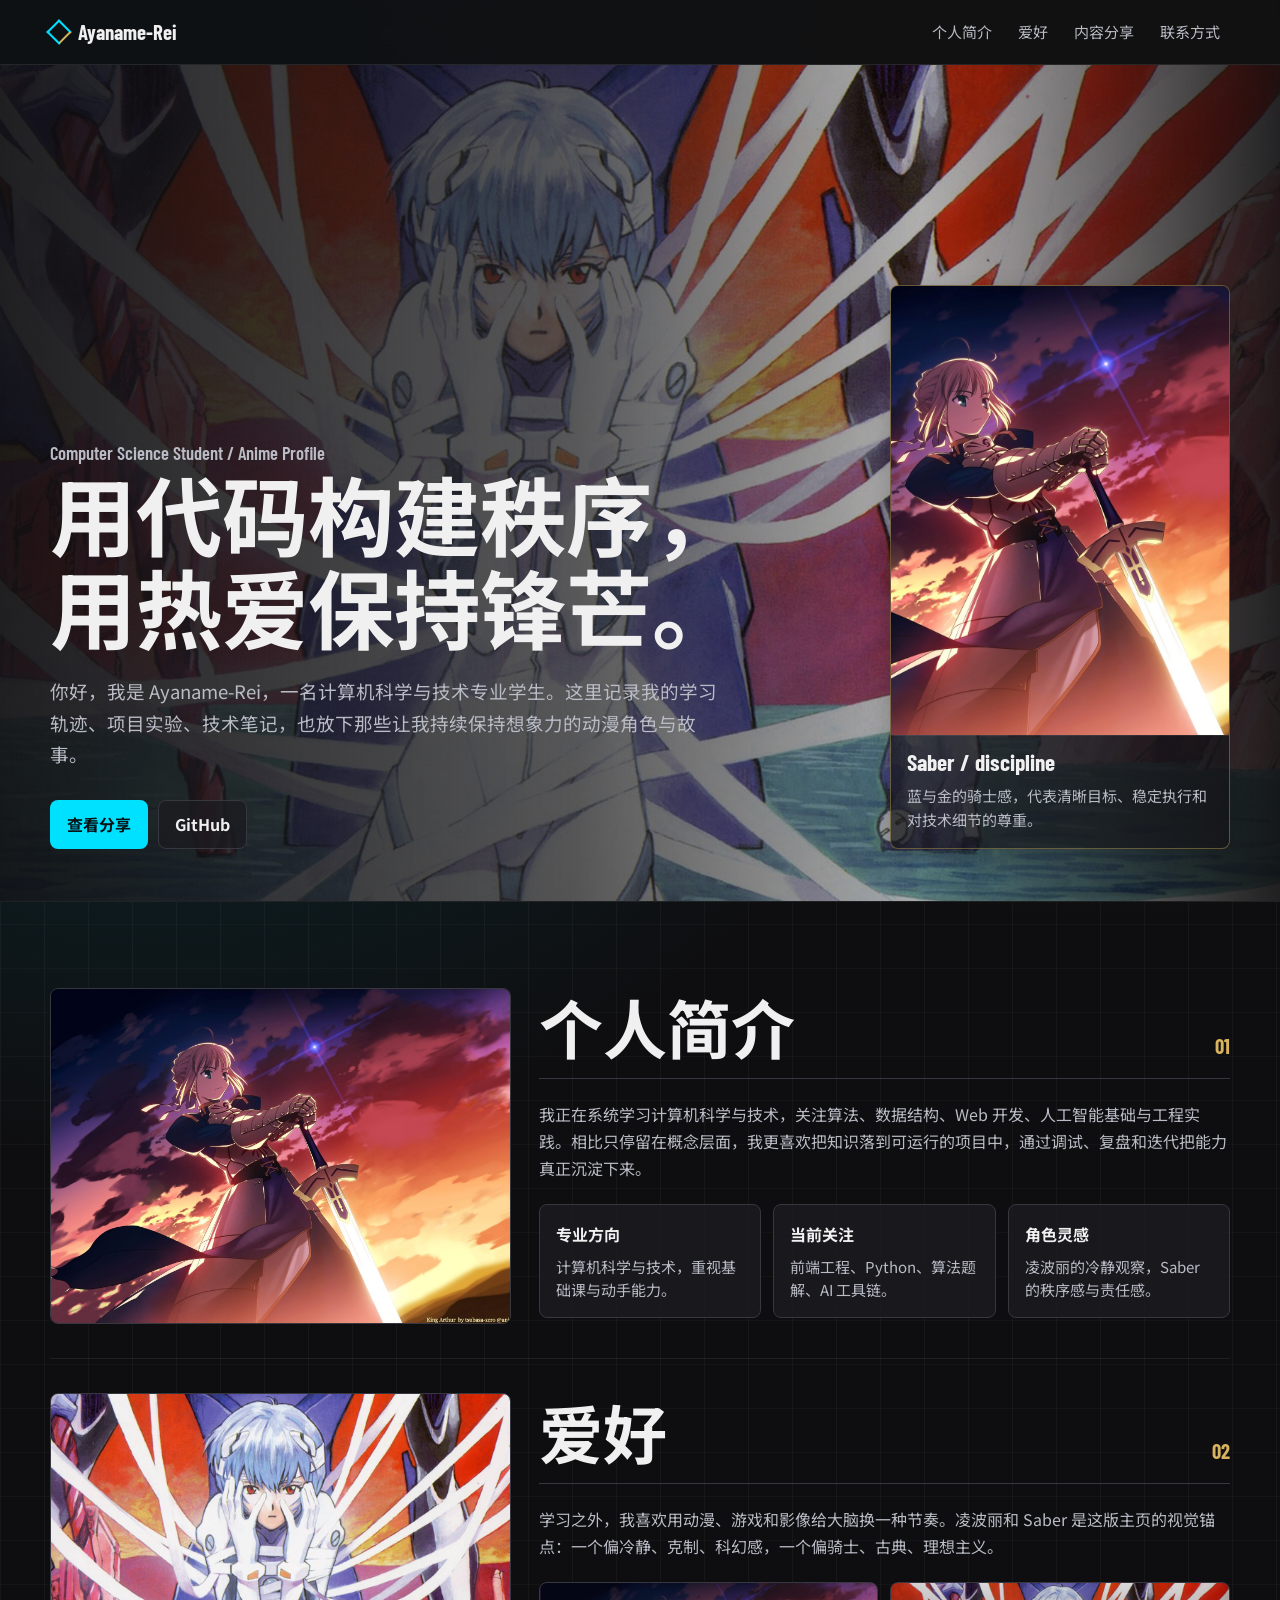
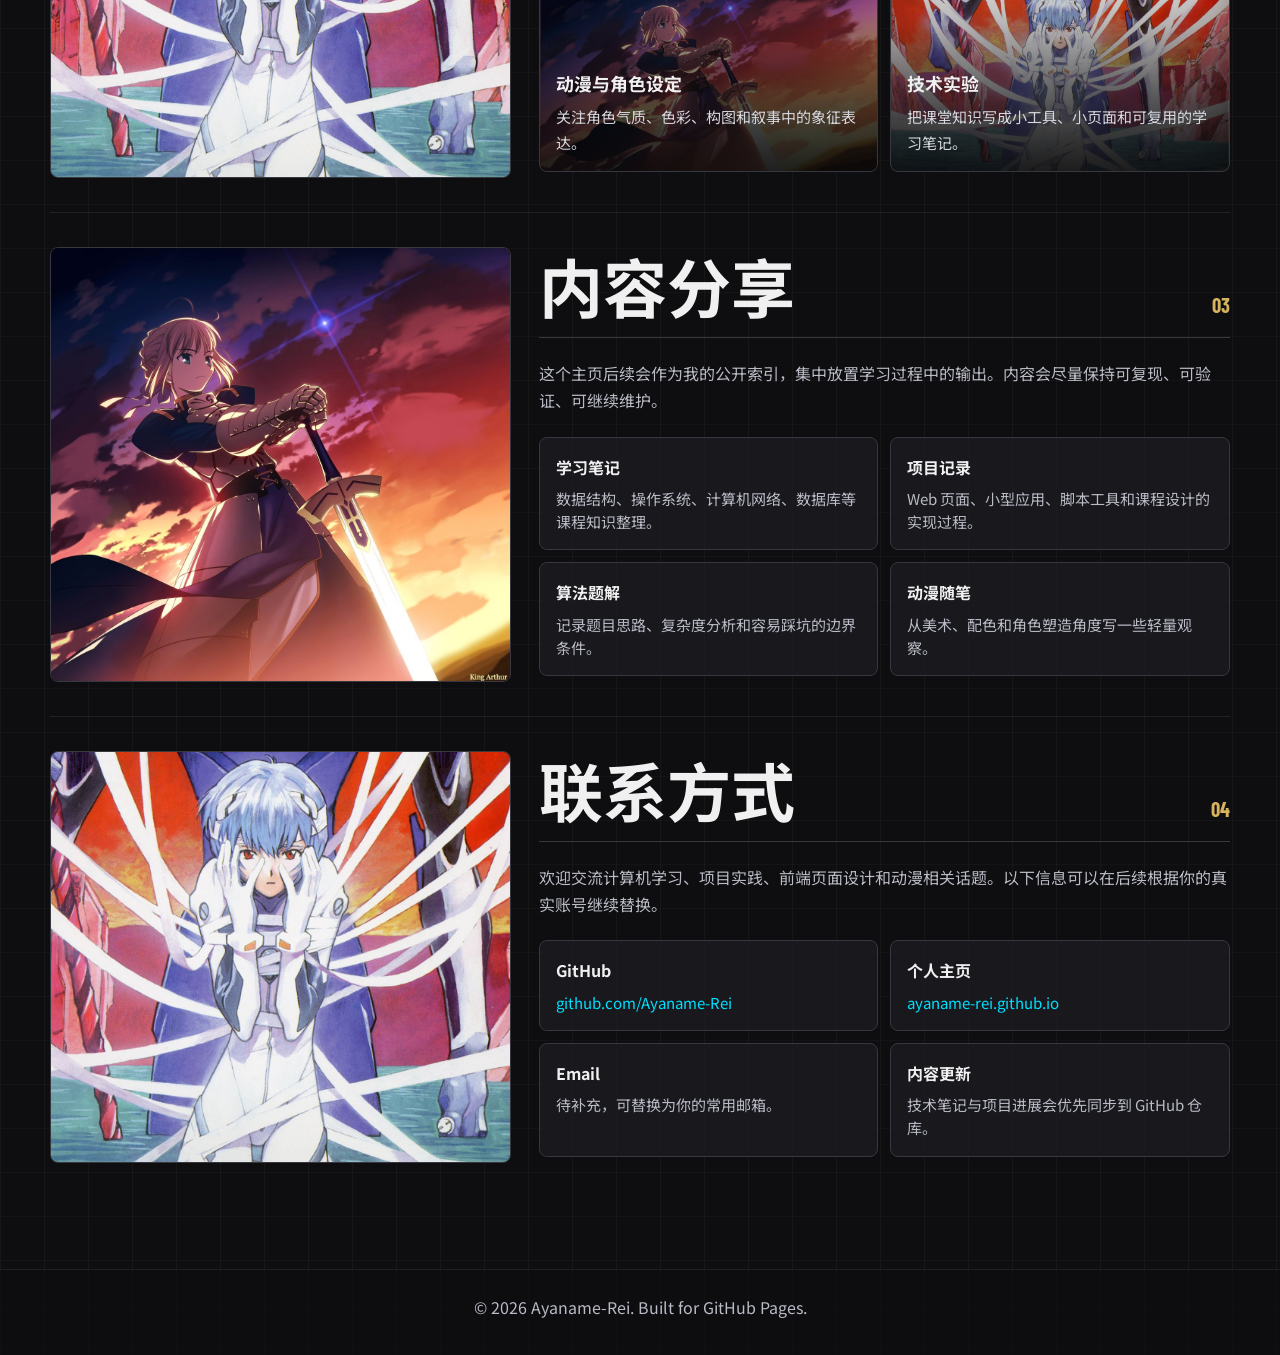
==== commit b468db70: "Design anime profile homepage" ====
--- a/index.html
+++ b/index.html
@@ -3,14 +3,613 @@
 <head>
   <meta charset="UTF-8">
   <meta name="viewport" content="width=device-width, initial-scale=1.0">
-  <title>pinqu - 创意开发者</title>
+  <meta name="description" content="Ayaname-Rei 的个人简介主页，计算机科学与技术专业学生，分享技术、学习与动漫兴趣。">
+  <title>Ayaname-Rei | Computer Science Profile</title>
   <link rel="preconnect" href="https://fonts.googleapis.com">
   <link rel="preconnect" href="https://fonts.gstatic.com" crossorigin>
-  <link href="https://fonts.googleapis.com/css2?family=Playfair+Display:wght@700;900&family=Noto+Sans+SC:wght@300;400;700&family=JetBrains+Mono:wght@400;600&display=swap" rel="stylesheet">
-  <script type="module" crossorigin src="/assets/index-BjQmTEeL.js"></script>
-  <link rel="stylesheet" crossorigin href="/assets/index-Dbc6jKun.css">
+  <link href="https://fonts.googleapis.com/css2?family=Barlow+Condensed:wght@500;600;700&family=Noto+Sans+SC:wght@400;500;700&display=swap" rel="stylesheet">
+  <style>
+    :root {
+      --bg: #0e0e10;
+      --surface: #1c1c21;
+      --surface-2: #24242a;
+      --line: #373740;
+      --text: #f0f0f0;
+      --muted: #b9bbc5;
+      --primary: #00e0ff;
+      --accent: #d8b35d;
+      --rei: #bfd9ef;
+      --danger: #d84f5f;
+      --shadow: 0 8px 24px rgba(0, 0, 0, 0.24);
+      --radius: 8px;
+      --max: 1180px;
+    }
+
+    * {
+      box-sizing: border-box;
+    }
+
+    html {
+      scroll-behavior: smooth;
+    }
+
+    body {
+      margin: 0;
+      color: var(--text);
+      font-family: "Noto Sans SC", "Microsoft YaHei", sans-serif;
+      background:
+        linear-gradient(90deg, rgba(255, 255, 255, 0.035) 1px, transparent 1px),
+        linear-gradient(rgba(255, 255, 255, 0.025) 1px, transparent 1px),
+        radial-gradient(circle at 12% 10%, rgba(0, 224, 255, 0.18), transparent 30%),
+        radial-gradient(circle at 86% 2%, rgba(216, 179, 93, 0.16), transparent 28%),
+        var(--bg);
+      background-size: 44px 44px, 44px 44px, auto, auto, auto;
+      line-height: 1.7;
+    }
+
+    body::before {
+      position: fixed;
+      inset: 0;
+      z-index: -1;
+      pointer-events: none;
+      content: "";
+      opacity: 0.34;
+      background-image: url("data:image/svg+xml,%3Csvg viewBox='0 0 140 140' xmlns='http://www.w3.org/2000/svg'%3E%3Cfilter id='n'%3E%3CfeTurbulence type='fractalNoise' baseFrequency='.9' numOctaves='3' stitchTiles='stitch'/%3E%3C/filter%3E%3Crect width='100%25' height='100%25' filter='url(%23n)' opacity='.22'/%3E%3C/svg%3E");
+    }
+
+    a {
+      color: inherit;
+      text-decoration: none;
+    }
+
+    img {
+      display: block;
+      width: 100%;
+      height: auto;
+    }
+
+    .site-header {
+      position: sticky;
+      top: 0;
+      z-index: 20;
+      border-bottom: 1px solid rgba(255, 255, 255, 0.09);
+      background: rgba(14, 14, 16, 0.88);
+      backdrop-filter: blur(14px);
+    }
+
+    .nav {
+      display: flex;
+      align-items: center;
+      justify-content: space-between;
+      width: min(100% - 32px, var(--max));
+      min-height: 64px;
+      margin: 0 auto;
+      gap: 24px;
+    }
+
+    .brand {
+      display: inline-flex;
+      align-items: center;
+      gap: 10px;
+      font-family: "Barlow Condensed", "Noto Sans SC", sans-serif;
+      font-size: 1.3rem;
+      font-weight: 700;
+    }
+
+    .brand-mark {
+      width: 18px;
+      height: 18px;
+      border: 2px solid var(--primary);
+      border-right-color: var(--accent);
+      rotate: 45deg;
+    }
+
+    .nav-links {
+      display: flex;
+      flex-wrap: wrap;
+      justify-content: flex-end;
+      gap: 6px;
+      padding: 0;
+      margin: 0;
+      list-style: none;
+    }
+
+    .nav-links a {
+      display: block;
+      padding: 8px 10px;
+      border-radius: 6px;
+      color: var(--muted);
+      font-size: 0.94rem;
+    }
+
+    .nav-links a:hover,
+    .nav-links a:focus-visible {
+      color: var(--text);
+      background: rgba(255, 255, 255, 0.08);
+      outline: none;
+    }
+
+    .hero {
+      min-height: calc(100vh - 64px);
+      border-bottom: 1px solid rgba(255, 255, 255, 0.08);
+      background:
+        linear-gradient(90deg, rgba(14, 14, 16, 0.92) 0%, rgba(14, 14, 16, 0.68) 45%, rgba(14, 14, 16, 0.28) 72%, rgba(14, 14, 16, 0.88) 100%),
+        url("assets/anime/rei-ayanami.jpg") center right / cover no-repeat;
+    }
+
+    .hero-inner {
+      display: grid;
+      grid-template-columns: minmax(0, 1fr) 340px;
+      align-items: end;
+      width: min(100% - 32px, var(--max));
+      min-height: calc(100vh - 64px);
+      margin: 0 auto;
+      gap: 28px;
+      padding: 72px 0 52px;
+    }
+
+    .hero-copy {
+      max-width: 760px;
+      animation: rise 720ms ease-out both;
+    }
+
+    .hero-kicker {
+      margin: 0 0 14px;
+      color: var(--primary);
+      font-family: "Barlow Condensed", "Noto Sans SC", sans-serif;
+      font-size: clamp(1.15rem, 3vw, 1.55rem);
+      font-weight: 600;
+    }
+
+    h1,
+    h2,
+    h3 {
+      margin: 0;
+      line-height: 1.08;
+    }
+
+    h1 {
+      max-width: 820px;
+      font-family: "Barlow Condensed", "Noto Sans SC", sans-serif;
+      font-size: clamp(2.35rem, 7vw, 5.4rem);
+      font-weight: 700;
+    }
+
+    h1 span {
+      display: block;
+    }
+
+    .hero-copy p {
+      max-width: 680px;
+      margin: 20px 0 0;
+      color: var(--muted);
+      font-size: clamp(1rem, 2.4vw, 1.16rem);
+    }
+
+    .hero-actions {
+      display: flex;
+      flex-wrap: wrap;
+      gap: 10px;
+      margin-top: 30px;
+    }
+
+    .button {
+      display: inline-flex;
+      align-items: center;
+      justify-content: center;
+      min-height: 42px;
+      padding: 10px 16px;
+      border: 1px solid var(--line);
+      border-radius: 8px;
+      color: var(--text);
+      background: rgba(28, 28, 33, 0.78);
+      font-weight: 700;
+    }
+
+    .button.primary {
+      border-color: rgba(0, 224, 255, 0.64);
+      background: var(--primary);
+      color: #071316;
+    }
+
+    .button:hover,
+    .button:focus-visible {
+      border-color: var(--text);
+      outline: none;
+    }
+
+    .character-panel {
+      align-self: end;
+      border: 1px solid rgba(216, 179, 93, 0.4);
+      border-radius: var(--radius);
+      background: rgba(20, 20, 24, 0.72);
+      box-shadow: var(--shadow);
+      animation: rise 720ms 150ms ease-out both;
+      overflow: hidden;
+    }
+
+    .character-panel img {
+      aspect-ratio: 3 / 4;
+      object-fit: cover;
+      object-position: center;
+      border-bottom: 1px solid rgba(255, 255, 255, 0.08);
+    }
+
+    .character-panel div {
+      padding: 14px 16px 16px;
+    }
+
+    .character-panel strong {
+      display: block;
+      font-family: "Barlow Condensed", "Noto Sans SC", sans-serif;
+      font-size: 1.45rem;
+      line-height: 1.1;
+    }
+
+    .character-panel p {
+      margin: 8px 0 0;
+      color: var(--muted);
+      font-size: 0.94rem;
+      line-height: 1.6;
+    }
+
+    main {
+      width: min(100% - 32px, var(--max));
+      margin: 0 auto;
+      padding: 52px 0 72px;
+    }
+
+    .section {
+      display: grid;
+      grid-template-columns: 0.92fr 1.38fr;
+      gap: 28px;
+      padding: 34px 0;
+      border-bottom: 1px solid rgba(255, 255, 255, 0.08);
+    }
+
+    .section:last-child {
+      border-bottom: 0;
+    }
+
+    .section-media {
+      min-height: 300px;
+      border: 1px solid var(--line);
+      border-radius: var(--radius);
+      background: var(--surface);
+      overflow: hidden;
+    }
+
+    .section-media img {
+      height: 100%;
+      min-height: 300px;
+      object-fit: cover;
+    }
+
+    .section-media.rei img {
+      object-position: 54% center;
+    }
+
+    .section-media.saber img {
+      object-position: center;
+    }
+
+    .section-body {
+      display: grid;
+      align-content: center;
+      gap: 22px;
+      padding: 6px 0;
+    }
+
+    .section-title {
+      display: flex;
+      align-items: baseline;
+      justify-content: space-between;
+      gap: 16px;
+      border-bottom: 1px solid var(--line);
+      padding-bottom: 14px;
+    }
+
+    h2 {
+      font-family: "Barlow Condensed", "Noto Sans SC", sans-serif;
+      font-size: clamp(2.15rem, 5vw, 4rem);
+      font-weight: 700;
+    }
+
+    .section-index {
+      color: var(--accent);
+      font-family: "Barlow Condensed", "Noto Sans SC", sans-serif;
+      font-size: 1.28rem;
+      font-weight: 700;
+    }
+
+    .section-body p {
+      margin: 0;
+      color: var(--muted);
+      font-size: 1rem;
+    }
+
+    .facts {
+      display: grid;
+      grid-template-columns: repeat(3, 1fr);
+      gap: 12px;
+      margin: 0;
+      padding: 0;
+      list-style: none;
+    }
+
+    .facts li,
+    .share-item,
+    .contact-card {
+      border: 1px solid var(--line);
+      border-radius: var(--radius);
+      background: rgba(28, 28, 33, 0.82);
+      padding: 16px;
+    }
+
+    .facts strong,
+    .share-item strong,
+    .contact-card strong {
+      display: block;
+      color: var(--text);
+      font-weight: 700;
+    }
+
+    .facts span,
+    .share-item span,
+    .contact-card span {
+      display: block;
+      margin-top: 6px;
+      color: var(--muted);
+      font-size: 0.94rem;
+      line-height: 1.55;
+    }
+
+    .hobby-grid,
+    .share-grid,
+    .contact-grid {
+      display: grid;
+      grid-template-columns: repeat(2, 1fr);
+      gap: 12px;
+    }
+
+    .hobby {
+      min-height: 190px;
+      border: 1px solid var(--line);
+      border-radius: var(--radius);
+      background-position: center;
+      background-size: cover;
+      overflow: hidden;
+    }
+
+    .hobby:nth-child(1) {
+      background-image: linear-gradient(rgba(14, 14, 16, 0.22), rgba(14, 14, 16, 0.82)), url("assets/anime/saber-dusk.jpg");
+    }
+
+    .hobby:nth-child(2) {
+      background-image: linear-gradient(rgba(14, 14, 16, 0.1), rgba(14, 14, 16, 0.82)), url("assets/anime/rei-ayanami.jpg");
+      background-position: 60% center;
+    }
+
+    .hobby div {
+      display: flex;
+      flex-direction: column;
+      justify-content: end;
+      height: 100%;
+      padding: 16px;
+      background: linear-gradient(transparent 22%, rgba(0, 0, 0, 0.46));
+    }
+
+    .hobby strong {
+      font-size: 1.12rem;
+    }
+
+    .hobby span {
+      margin-top: 6px;
+      color: #d6d7dd;
+      font-size: 0.94rem;
+    }
+
+    .contact-card a {
+      color: var(--primary);
+      word-break: break-word;
+    }
+
+    .footer {
+      border-top: 1px solid rgba(255, 255, 255, 0.08);
+      padding: 24px 16px 34px;
+      color: var(--muted);
+      text-align: center;
+      background: rgba(14, 14, 16, 0.64);
+    }
+
+    @keyframes rise {
+      from {
+        opacity: 0;
+        translate: 0 18px;
+      }
+      to {
+        opacity: 1;
+        translate: 0 0;
+      }
+    }
+
+    @media (max-width: 900px) {
+      .hero-inner,
+      .section {
+        grid-template-columns: 1fr;
+      }
+
+      .hero-inner {
+        align-items: end;
+        padding-top: 52px;
+      }
+
+      .character-panel {
+        max-width: 420px;
+      }
+
+      .facts {
+        grid-template-columns: 1fr;
+      }
+    }
+
+    @media (max-width: 620px) {
+      .nav {
+        align-items: flex-start;
+        flex-direction: column;
+        gap: 8px;
+        padding: 12px 0;
+      }
+
+      .nav-links {
+        justify-content: flex-start;
+      }
+
+      .hero {
+        min-height: auto;
+        background-position: 63% center;
+      }
+
+      .hero-inner {
+        min-height: auto;
+        padding: 56px 0 34px;
+      }
+
+      .hobby-grid,
+      .share-grid,
+      .contact-grid {
+        grid-template-columns: 1fr;
+      }
+
+      .section {
+        padding: 28px 0;
+      }
+
+      .section-media,
+      .section-media img {
+        min-height: 240px;
+      }
+    }
+  </style>
 </head>
 <body>
-  <div id="root"></div>
+  <header class="site-header">
+    <nav class="nav" aria-label="主导航">
+      <a class="brand" href="#top" aria-label="返回首页">
+        <span class="brand-mark" aria-hidden="true"></span>
+        <span>Ayaname-Rei</span>
+      </a>
+      <ul class="nav-links">
+        <li><a href="#profile">个人简介</a></li>
+        <li><a href="#hobbies">爱好</a></li>
+        <li><a href="#sharing">内容分享</a></li>
+        <li><a href="#contact">联系方式</a></li>
+      </ul>
+    </nav>
+  </header>
+
+  <section class="hero" id="top">
+    <div class="hero-inner">
+      <div class="hero-copy">
+        <p class="hero-kicker">Computer Science Student / Anime Profile</p>
+        <h1><span>用代码构建秩序，</span><span>用热爱保持锋芒。</span></h1>
+        <p>你好，我是 Ayaname-Rei，一名计算机科学与技术专业学生。这里记录我的学习轨迹、项目实验、技术笔记，也放下那些让我持续保持想象力的动漫角色与故事。</p>
+        <div class="hero-actions" aria-label="快捷操作">
+          <a class="button primary" href="#sharing">查看分享</a>
+          <a class="button" href="https://github.com/Ayaname-Rei" target="_blank" rel="noreferrer">GitHub</a>
+        </div>
+      </div>
+      <aside class="character-panel" aria-label="角色灵感 Saber">
+        <img src="assets/anime/saber-dusk.jpg" alt="Saber 动漫风格插图">
+        <div>
+          <strong>Saber / discipline</strong>
+          <p>蓝与金的骑士感，代表清晰目标、稳定执行和对技术细节的尊重。</p>
+        </div>
+      </aside>
+    </div>
+  </section>
+
+  <main>
+    <section class="section" id="profile">
+      <div class="section-media saber">
+        <img src="assets/anime/saber-dusk.jpg" alt="Saber 主题背景图">
+      </div>
+      <div class="section-body">
+        <div class="section-title">
+          <h2>个人简介</h2>
+          <span class="section-index">01</span>
+        </div>
+        <p>我正在系统学习计算机科学与技术，关注算法、数据结构、Web 开发、人工智能基础与工程实践。相比只停留在概念层面，我更喜欢把知识落到可运行的项目中，通过调试、复盘和迭代把能力真正沉淀下来。</p>
+        <ul class="facts">
+          <li><strong>专业方向</strong><span>计算机科学与技术，重视基础课与动手能力。</span></li>
+          <li><strong>当前关注</strong><span>前端工程、Python、算法题解、AI 工具链。</span></li>
+          <li><strong>角色灵感</strong><span>凌波丽的冷静观察，Saber 的秩序感与责任感。</span></li>
+        </ul>
+      </div>
+    </section>
+
+    <section class="section" id="hobbies">
+      <div class="section-media rei">
+        <img src="assets/anime/rei-ayanami.jpg" alt="凌波丽动漫风格背景图">
+      </div>
+      <div class="section-body">
+        <div class="section-title">
+          <h2>爱好</h2>
+          <span class="section-index">02</span>
+        </div>
+        <p>学习之外，我喜欢用动漫、游戏和影像给大脑换一种节奏。凌波丽和 Saber 是这版主页的视觉锚点：一个偏冷静、克制、科幻感，一个偏骑士、古典、理想主义。</p>
+        <div class="hobby-grid">
+          <article class="hobby">
+            <div><strong>动漫与角色设定</strong><span>关注角色气质、色彩、构图和叙事中的象征表达。</span></div>
+          </article>
+          <article class="hobby">
+            <div><strong>技术实验</strong><span>把课堂知识写成小工具、小页面和可复用的学习笔记。</span></div>
+          </article>
+        </div>
+      </div>
+    </section>
+
+    <section class="section" id="sharing">
+      <div class="section-media saber">
+        <img src="assets/anime/saber-dusk.jpg" alt="Saber 动漫图片作为内容分享背景">
+      </div>
+      <div class="section-body">
+        <div class="section-title">
+          <h2>内容分享</h2>
+          <span class="section-index">03</span>
+        </div>
+        <p>这个主页后续会作为我的公开索引，集中放置学习过程中的输出。内容会尽量保持可复现、可验证、可继续维护。</p>
+        <div class="share-grid">
+          <article class="share-item"><strong>学习笔记</strong><span>数据结构、操作系统、计算机网络、数据库等课程知识整理。</span></article>
+          <article class="share-item"><strong>项目记录</strong><span>Web 页面、小型应用、脚本工具和课程设计的实现过程。</span></article>
+          <article class="share-item"><strong>算法题解</strong><span>记录题目思路、复杂度分析和容易踩坑的边界条件。</span></article>
+          <article class="share-item"><strong>动漫随笔</strong><span>从美术、配色和角色塑造角度写一些轻量观察。</span></article>
+        </div>
+      </div>
+    </section>
+
+    <section class="section" id="contact">
+      <div class="section-media rei">
+        <img src="assets/anime/rei-ayanami.jpg" alt="凌波丽动漫图片作为联系方式背景">
+      </div>
+      <div class="section-body">
+        <div class="section-title">
+          <h2>联系方式</h2>
+          <span class="section-index">04</span>
+        </div>
+        <p>欢迎交流计算机学习、项目实践、前端页面设计和动漫相关话题。以下信息可以在后续根据你的真实账号继续替换。</p>
+        <div class="contact-grid">
+          <div class="contact-card"><strong>GitHub</strong><span><a href="https://github.com/Ayaname-Rei" target="_blank" rel="noreferrer">github.com/Ayaname-Rei</a></span></div>
+          <div class="contact-card"><strong>个人主页</strong><span><a href="https://ayaname-rei.github.io" target="_blank" rel="noreferrer">ayaname-rei.github.io</a></span></div>
+          <div class="contact-card"><strong>Email</strong><span>待补充，可替换为你的常用邮箱。</span></div>
+          <div class="contact-card"><strong>内容更新</strong><span>技术笔记与项目进展会优先同步到 GitHub 仓库。</span></div>
+        </div>
+      </div>
+    </section>
+  </main>
+
+  <footer class="footer">
+    <span>© 2026 Ayaname-Rei. Built for GitHub Pages.</span>
+  </footer>
 </body>
 </html>
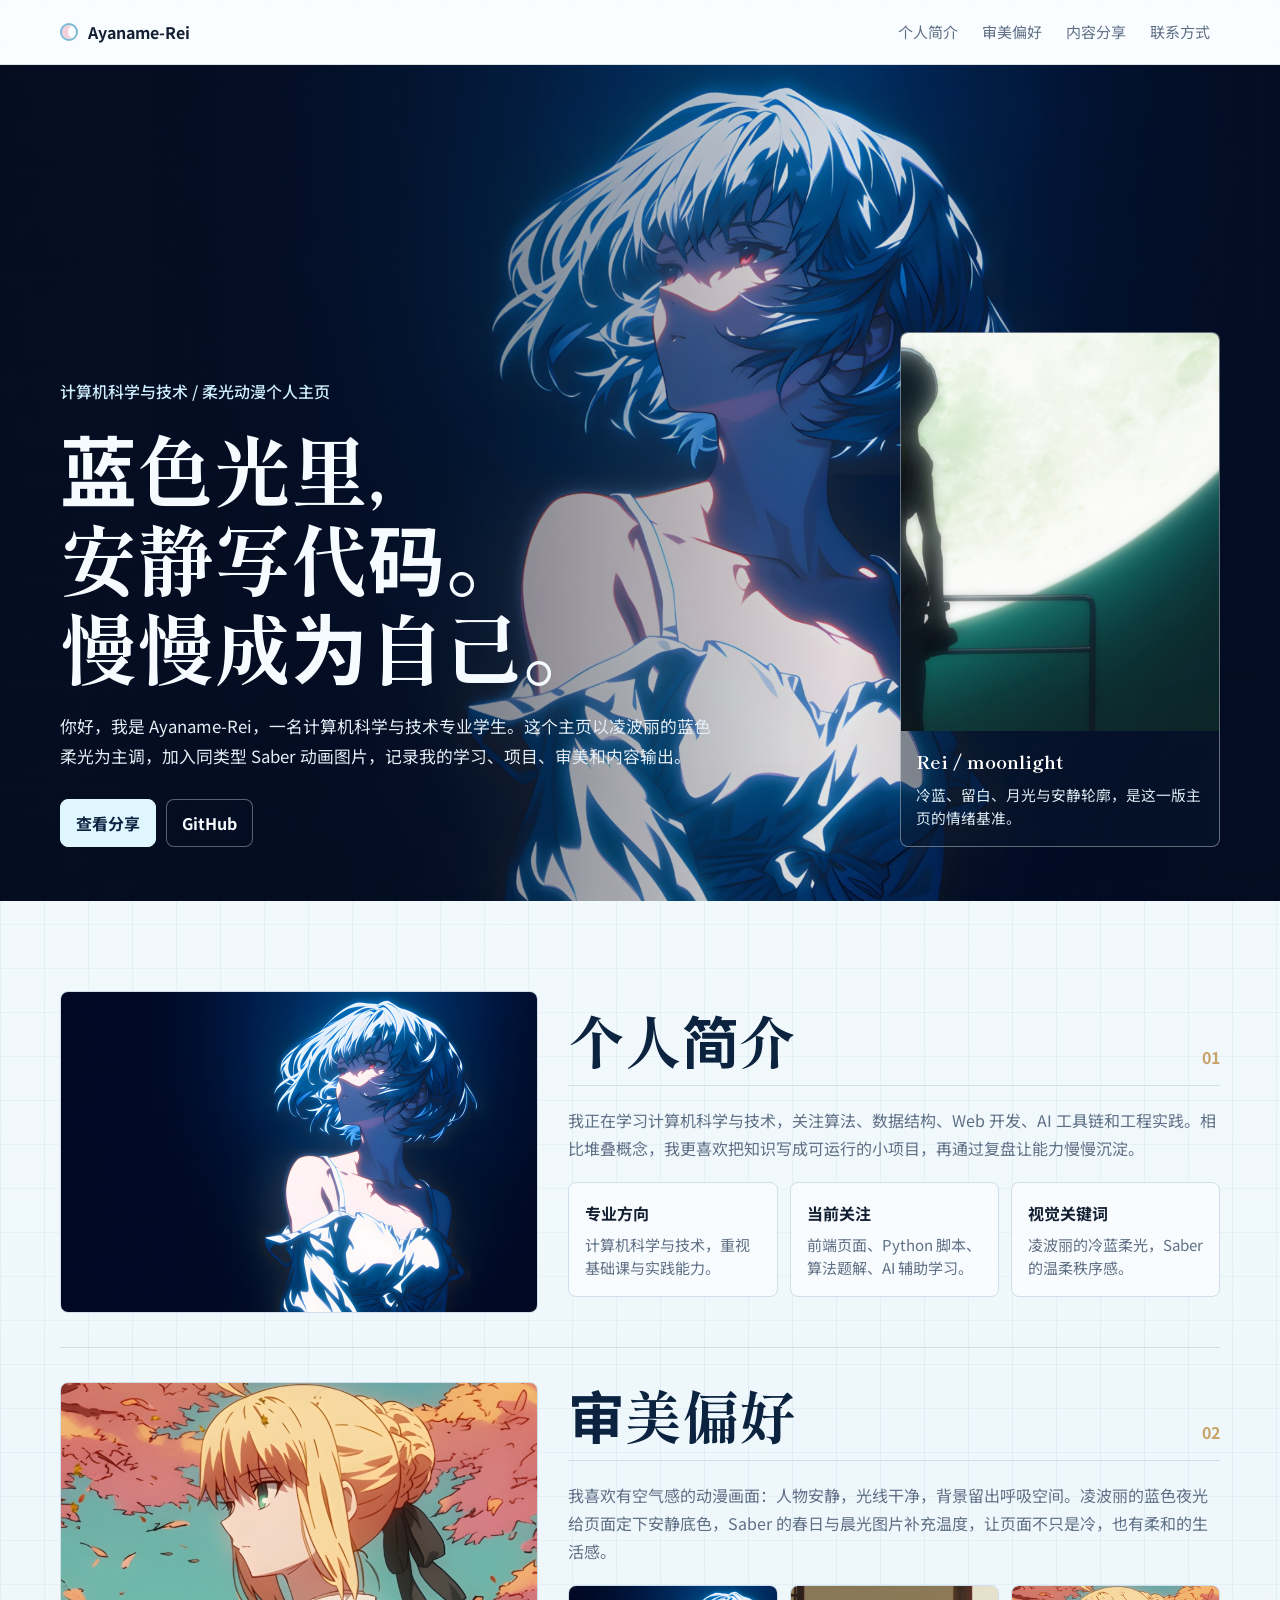
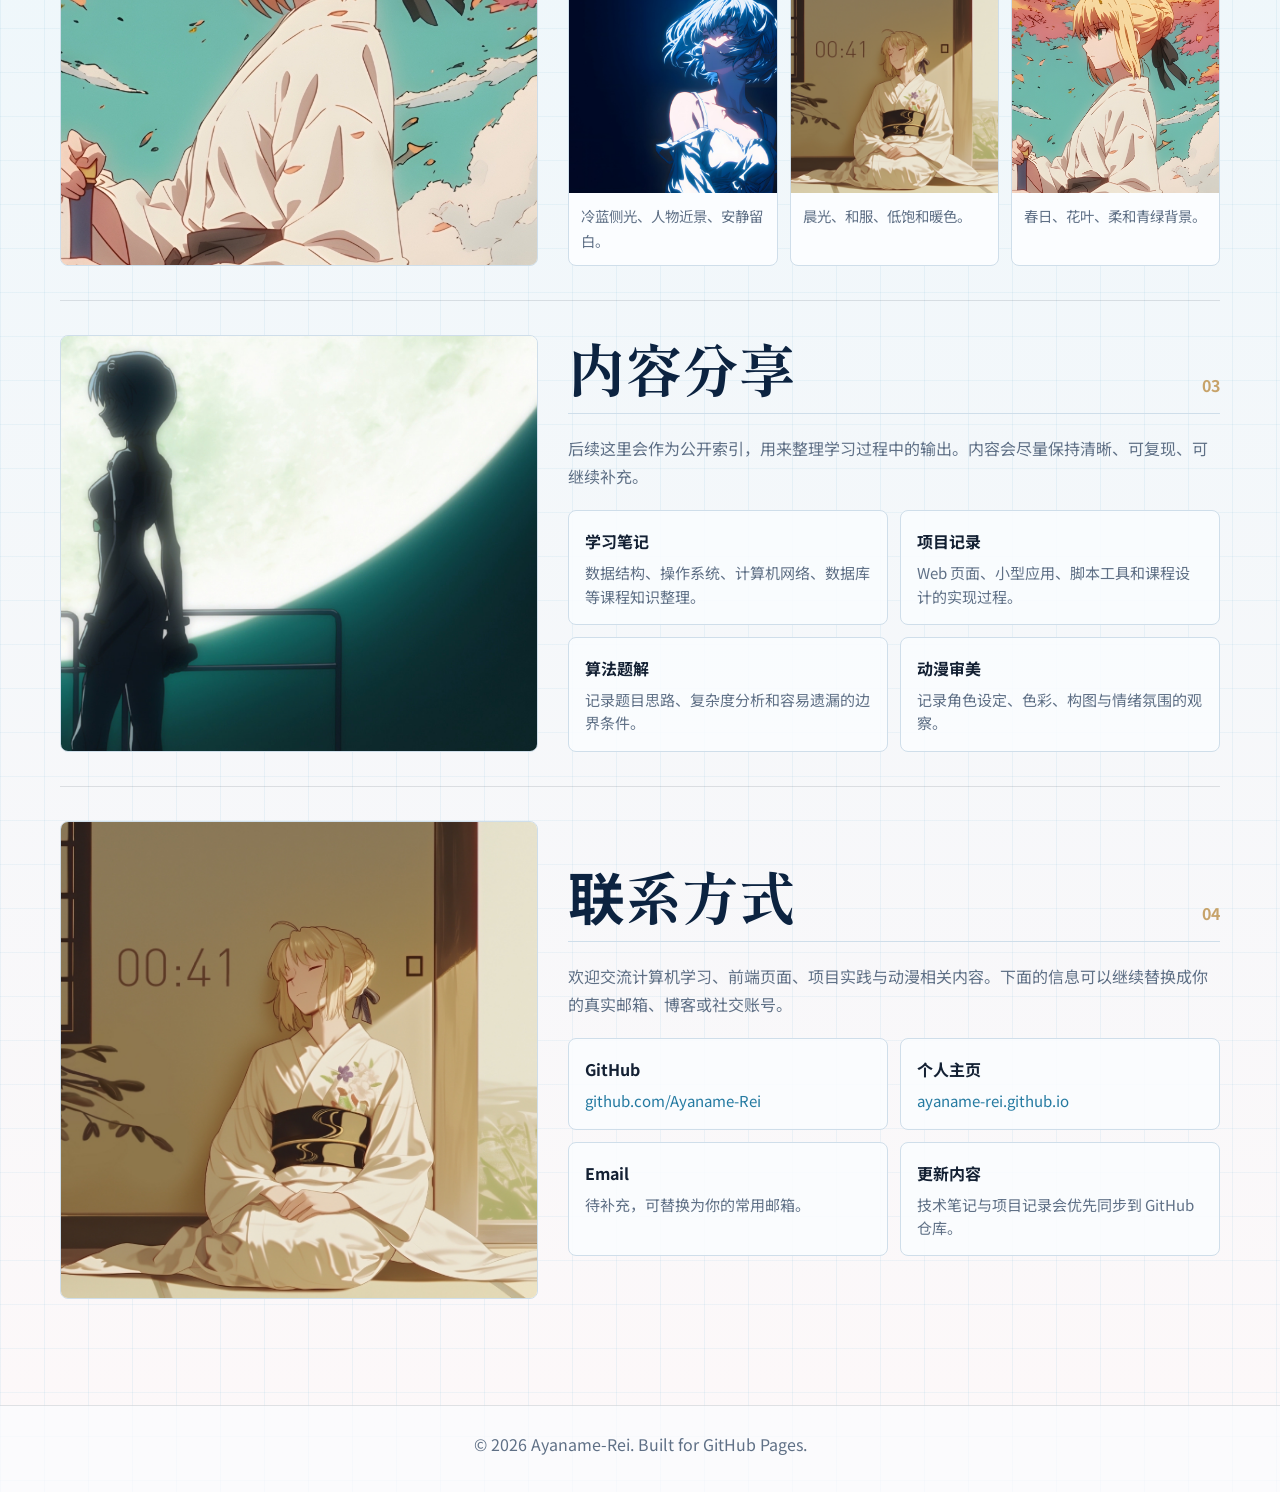
==== commit d070212f: "Refine homepage with soft Rei aesthetic" ====
--- a/index.html
+++ b/index.html
@@ -3,26 +3,24 @@
 <head>
   <meta charset="UTF-8">
   <meta name="viewport" content="width=device-width, initial-scale=1.0">
-  <meta name="description" content="Ayaname-Rei 的个人简介主页，计算机科学与技术专业学生，分享技术、学习与动漫兴趣。">
-  <title>Ayaname-Rei | Computer Science Profile</title>
+  <meta name="description" content="Ayaname-Rei 的个人主页：计算机科学与技术专业学生，记录学习、项目、动漫审美与日常分享。">
+  <title>Ayaname-Rei | Soft Anime Profile</title>
   <link rel="preconnect" href="https://fonts.googleapis.com">
   <link rel="preconnect" href="https://fonts.gstatic.com" crossorigin>
-  <link href="https://fonts.googleapis.com/css2?family=Barlow+Condensed:wght@500;600;700&family=Noto+Sans+SC:wght@400;500;700&display=swap" rel="stylesheet">
+  <link href="https://fonts.googleapis.com/css2?family=Noto+Sans+SC:wght@400;500;700&family=Shippori+Mincho:wght@500;600;700&display=swap" rel="stylesheet">
   <style>
     :root {
-      --bg: #0e0e10;
-      --surface: #1c1c21;
-      --surface-2: #24242a;
-      --line: #373740;
-      --text: #f0f0f0;
-      --muted: #b9bbc5;
-      --primary: #00e0ff;
-      --accent: #d8b35d;
-      --rei: #bfd9ef;
-      --danger: #d84f5f;
-      --shadow: 0 8px 24px rgba(0, 0, 0, 0.24);
+      --ink: #132033;
+      --muted: #5f7086;
+      --soft: #eef7fb;
+      --paper: #fbfdff;
+      --line: #cfdeea;
+      --blue: #7db9d6;
+      --deep: #0c2340;
+      --petal: #f3c9d5;
+      --gold: #c7a36a;
       --radius: 8px;
-      --max: 1180px;
+      --max: 1160px;
     }
 
     * {
@@ -35,26 +33,14 @@
 
     body {
       margin: 0;
-      color: var(--text);
+      color: var(--ink);
       font-family: "Noto Sans SC", "Microsoft YaHei", sans-serif;
       background:
-        linear-gradient(90deg, rgba(255, 255, 255, 0.035) 1px, transparent 1px),
-        linear-gradient(rgba(255, 255, 255, 0.025) 1px, transparent 1px),
-        radial-gradient(circle at 12% 10%, rgba(0, 224, 255, 0.18), transparent 30%),
-        radial-gradient(circle at 86% 2%, rgba(216, 179, 93, 0.16), transparent 28%),
-        var(--bg);
-      background-size: 44px 44px, 44px 44px, auto, auto, auto;
-      line-height: 1.7;
-    }
-
-    body::before {
-      position: fixed;
-      inset: 0;
-      z-index: -1;
-      pointer-events: none;
-      content: "";
-      opacity: 0.34;
-      background-image: url("data:image/svg+xml,%3Csvg viewBox='0 0 140 140' xmlns='http://www.w3.org/2000/svg'%3E%3Cfilter id='n'%3E%3CfeTurbulence type='fractalNoise' baseFrequency='.9' numOctaves='3' stitchTiles='stitch'/%3E%3C/filter%3E%3Crect width='100%25' height='100%25' filter='url(%23n)' opacity='.22'/%3E%3C/svg%3E");
+        linear-gradient(90deg, rgba(125, 185, 214, 0.12) 1px, transparent 1px),
+        linear-gradient(rgba(125, 185, 214, 0.10) 1px, transparent 1px),
+        linear-gradient(180deg, #f8fcff 0%, #eef7fb 48%, #fdf8f9 100%);
+      background-size: 44px 44px, 44px 44px, auto;
+      line-height: 1.75;
     }
 
     a {
@@ -71,10 +57,10 @@
     .site-header {
       position: sticky;
       top: 0;
-      z-index: 20;
-      border-bottom: 1px solid rgba(255, 255, 255, 0.09);
-      background: rgba(14, 14, 16, 0.88);
-      backdrop-filter: blur(14px);
+      z-index: 10;
+      border-bottom: 1px solid rgba(19, 32, 51, 0.12);
+      background: rgba(251, 253, 255, 0.86);
+      backdrop-filter: blur(12px);
     }
 
     .nav {
@@ -84,31 +70,29 @@
       width: min(100% - 32px, var(--max));
       min-height: 64px;
       margin: 0 auto;
-      gap: 24px;
+      gap: 20px;
     }
 
     .brand {
       display: inline-flex;
       align-items: center;
       gap: 10px;
-      font-family: "Barlow Condensed", "Noto Sans SC", sans-serif;
-      font-size: 1.3rem;
       font-weight: 700;
     }
 
     .brand-mark {
       width: 18px;
       height: 18px;
-      border: 2px solid var(--primary);
-      border-right-color: var(--accent);
-      rotate: 45deg;
+      border: 2px solid var(--blue);
+      border-radius: 50%;
+      box-shadow: inset 6px 0 0 rgba(243, 201, 213, 0.85);
     }
 
     .nav-links {
       display: flex;
       flex-wrap: wrap;
       justify-content: flex-end;
-      gap: 6px;
+      gap: 4px;
       padding: 0;
       margin: 0;
       list-style: none;
@@ -124,73 +108,75 @@
 
     .nav-links a:hover,
     .nav-links a:focus-visible {
-      color: var(--text);
-      background: rgba(255, 255, 255, 0.08);
+      color: var(--deep);
+      background: rgba(125, 185, 214, 0.14);
       outline: none;
     }
 
     .hero {
       min-height: calc(100vh - 64px);
-      border-bottom: 1px solid rgba(255, 255, 255, 0.08);
+      color: #f6fbff;
       background:
-        linear-gradient(90deg, rgba(14, 14, 16, 0.92) 0%, rgba(14, 14, 16, 0.68) 45%, rgba(14, 14, 16, 0.28) 72%, rgba(14, 14, 16, 0.88) 100%),
-        url("assets/anime/rei-ayanami.jpg") center right / cover no-repeat;
+        linear-gradient(90deg, rgba(6, 15, 32, 0.78) 0%, rgba(6, 15, 32, 0.50) 38%, rgba(6, 15, 32, 0.10) 66%, rgba(6, 15, 32, 0.56) 100%),
+        url("assets/soft-rei/rei-blue-soft.png") center right / cover no-repeat;
     }
 
     .hero-inner {
       display: grid;
-      grid-template-columns: minmax(0, 1fr) 340px;
+      grid-template-columns: minmax(0, 1fr) 320px;
       align-items: end;
       width: min(100% - 32px, var(--max));
       min-height: calc(100vh - 64px);
       margin: 0 auto;
       gap: 28px;
-      padding: 72px 0 52px;
+      padding: 84px 0 54px;
     }
 
     .hero-copy {
-      max-width: 760px;
-      animation: rise 720ms ease-out both;
-    }
-
-    .hero-kicker {
-      margin: 0 0 14px;
-      color: var(--primary);
-      font-family: "Barlow Condensed", "Noto Sans SC", sans-serif;
-      font-size: clamp(1.15rem, 3vw, 1.55rem);
-      font-weight: 600;
+      max-width: 680px;
+    }
+
+    .hero-note {
+      margin: 0 0 18px;
+      color: #cfeefd;
+      font-size: 1rem;
+      font-weight: 500;
     }
 
     h1,
     h2,
     h3 {
       margin: 0;
-      line-height: 1.08;
+      line-height: 1.16;
+    }
+
+    h1,
+    h2 {
+      font-family: "Shippori Mincho", "Noto Sans SC", serif;
+      font-weight: 700;
     }
 
     h1 {
-      max-width: 820px;
-      font-family: "Barlow Condensed", "Noto Sans SC", sans-serif;
-      font-size: clamp(2.35rem, 7vw, 5.4rem);
-      font-weight: 700;
+      max-width: 760px;
+      font-size: clamp(2.45rem, 6vw, 4.85rem);
     }
 
     h1 span {
       display: block;
     }
 
-    .hero-copy p {
-      max-width: 680px;
-      margin: 20px 0 0;
-      color: var(--muted);
-      font-size: clamp(1rem, 2.4vw, 1.16rem);
+    .hero-copy p:last-of-type {
+      max-width: 660px;
+      margin: 22px 0 0;
+      color: #e3eef6;
+      font-size: 1.05rem;
     }
 
     .hero-actions {
       display: flex;
       flex-wrap: wrap;
       gap: 10px;
-      margin-top: 30px;
+      margin-top: 28px;
     }
 
     .button {
@@ -198,73 +184,68 @@
       align-items: center;
       justify-content: center;
       min-height: 42px;
-      padding: 10px 16px;
-      border: 1px solid var(--line);
+      padding: 9px 15px;
+      border: 1px solid rgba(255, 255, 255, 0.34);
       border-radius: 8px;
-      color: var(--text);
-      background: rgba(28, 28, 33, 0.78);
+      color: #f8fcff;
+      background: rgba(7, 20, 40, 0.34);
       font-weight: 700;
     }
 
     .button.primary {
-      border-color: rgba(0, 224, 255, 0.64);
-      background: var(--primary);
-      color: #071316;
+      color: var(--deep);
+      border-color: #dff6ff;
+      background: #dff6ff;
     }
 
     .button:hover,
     .button:focus-visible {
-      border-color: var(--text);
+      border-color: #fff;
       outline: none;
     }
 
-    .character-panel {
-      align-self: end;
-      border: 1px solid rgba(216, 179, 93, 0.4);
+    .image-card {
+      border: 1px solid rgba(255, 255, 255, 0.38);
       border-radius: var(--radius);
-      background: rgba(20, 20, 24, 0.72);
-      box-shadow: var(--shadow);
-      animation: rise 720ms 150ms ease-out both;
+      background: rgba(10, 27, 48, 0.42);
       overflow: hidden;
     }
 
-    .character-panel img {
-      aspect-ratio: 3 / 4;
+    .image-card img {
+      aspect-ratio: 4 / 5;
       object-fit: cover;
-      object-position: center;
-      border-bottom: 1px solid rgba(255, 255, 255, 0.08);
-    }
-
-    .character-panel div {
-      padding: 14px 16px 16px;
-    }
-
-    .character-panel strong {
+    }
+
+    .image-card div {
+      padding: 14px 15px 16px;
+    }
+
+    .image-card strong {
       display: block;
-      font-family: "Barlow Condensed", "Noto Sans SC", sans-serif;
-      font-size: 1.45rem;
-      line-height: 1.1;
-    }
-
-    .character-panel p {
-      margin: 8px 0 0;
-      color: var(--muted);
-      font-size: 0.94rem;
+      color: #fff;
+      font-family: "Shippori Mincho", "Noto Sans SC", serif;
+      font-size: 1.15rem;
+    }
+
+    .image-card p {
+      margin: 6px 0 0;
+      color: #dceaf3;
+      font-size: 0.92rem;
       line-height: 1.6;
     }
 
     main {
       width: min(100% - 32px, var(--max));
       margin: 0 auto;
-      padding: 52px 0 72px;
+      padding: 56px 0 72px;
     }
 
     .section {
       display: grid;
-      grid-template-columns: 0.92fr 1.38fr;
-      gap: 28px;
+      grid-template-columns: 0.94fr 1.28fr;
+      gap: 30px;
       padding: 34px 0;
-      border-bottom: 1px solid rgba(255, 255, 255, 0.08);
+      border-bottom: 1px solid rgba(19, 32, 51, 0.12);
     }
 
     .section:last-child {
@@ -272,21 +253,25 @@
     }
 
     .section-media {
-      min-height: 300px;
+      min-height: 320px;
       border: 1px solid var(--line);
       border-radius: var(--radius);
-      background: var(--surface);
+      background: var(--paper);
       overflow: hidden;
     }
 
     .section-media img {
       height: 100%;
-      min-height: 300px;
+      min-height: 320px;
       object-fit: cover;
     }
 
     .section-media.rei img {
-      object-position: 54% center;
+      object-position: 58% center;
+    }
+
+    .section-media.moon img {
+      object-position: 48% center;
     }
 
     .section-media.saber img {
@@ -296,8 +281,7 @@
     .section-body {
       display: grid;
       align-content: center;
-      gap: 22px;
-      padding: 6px 0;
+      gap: 20px;
     }
 
     .section-title {
@@ -305,56 +289,58 @@
       align-items: baseline;
       justify-content: space-between;
       gap: 16px;
+      padding-bottom: 12px;
       border-bottom: 1px solid var(--line);
-      padding-bottom: 14px;
     }
 
     h2 {
-      font-family: "Barlow Condensed", "Noto Sans SC", sans-serif;
-      font-size: clamp(2.15rem, 5vw, 4rem);
-      font-weight: 700;
+      color: var(--deep);
+      font-size: clamp(2rem, 4.5vw, 3.55rem);
     }
 
     .section-index {
-      color: var(--accent);
-      font-family: "Barlow Condensed", "Noto Sans SC", sans-serif;
-      font-size: 1.28rem;
+      color: var(--gold);
       font-weight: 700;
     }
 
     .section-body p {
       margin: 0;
       color: var(--muted);
-      font-size: 1rem;
+    }
+
+    .facts,
+    .share-grid,
+    .contact-grid {
+      display: grid;
+      grid-template-columns: repeat(2, 1fr);
+      gap: 12px;
+      padding: 0;
+      margin: 0;
+      list-style: none;
     }
 
     .facts {
-      display: grid;
       grid-template-columns: repeat(3, 1fr);
-      gap: 12px;
-      margin: 0;
-      padding: 0;
-      list-style: none;
-    }
-
-    .facts li,
+    }
+
+    .fact,
     .share-item,
     .contact-card {
       border: 1px solid var(--line);
       border-radius: var(--radius);
-      background: rgba(28, 28, 33, 0.82);
+      background: rgba(251, 253, 255, 0.86);
       padding: 16px;
     }
 
-    .facts strong,
+    .fact strong,
     .share-item strong,
     .contact-card strong {
       display: block;
-      color: var(--text);
+      color: var(--ink);
       font-weight: 700;
     }
 
-    .facts span,
+    .fact span,
     .share-item span,
     .contact-card span {
       display: block;
@@ -364,73 +350,42 @@
       line-height: 1.55;
     }
 
-    .hobby-grid,
-    .share-grid,
-    .contact-grid {
+    .gallery {
       display: grid;
-      grid-template-columns: repeat(2, 1fr);
+      grid-template-columns: repeat(3, 1fr);
       gap: 12px;
     }
 
-    .hobby {
-      min-height: 190px;
+    .gallery figure {
+      margin: 0;
       border: 1px solid var(--line);
       border-radius: var(--radius);
-      background-position: center;
-      background-size: cover;
+      background: var(--paper);
       overflow: hidden;
     }
 
-    .hobby:nth-child(1) {
-      background-image: linear-gradient(rgba(14, 14, 16, 0.22), rgba(14, 14, 16, 0.82)), url("assets/anime/saber-dusk.jpg");
-    }
-
-    .hobby:nth-child(2) {
-      background-image: linear-gradient(rgba(14, 14, 16, 0.1), rgba(14, 14, 16, 0.82)), url("assets/anime/rei-ayanami.jpg");
-      background-position: 60% center;
-    }
-
-    .hobby div {
-      display: flex;
-      flex-direction: column;
-      justify-content: end;
-      height: 100%;
-      padding: 16px;
-      background: linear-gradient(transparent 22%, rgba(0, 0, 0, 0.46));
-    }
-
-    .hobby strong {
-      font-size: 1.12rem;
-    }
-
-    .hobby span {
-      margin-top: 6px;
-      color: #d6d7dd;
-      font-size: 0.94rem;
+    .gallery img {
+      aspect-ratio: 1 / 1;
+      object-fit: cover;
+    }
+
+    .gallery figcaption {
+      padding: 10px 12px 12px;
+      color: var(--muted);
+      font-size: 0.9rem;
     }
 
     .contact-card a {
-      color: var(--primary);
+      color: #247aa1;
       word-break: break-word;
     }
 
     .footer {
-      border-top: 1px solid rgba(255, 255, 255, 0.08);
+      border-top: 1px solid rgba(19, 32, 51, 0.12);
       padding: 24px 16px 34px;
       color: var(--muted);
       text-align: center;
-      background: rgba(14, 14, 16, 0.64);
-    }
-
-    @keyframes rise {
-      from {
-        opacity: 0;
-        translate: 0 18px;
-      }
-      to {
-        opacity: 1;
-        translate: 0 0;
-      }
+      background: rgba(251, 253, 255, 0.7);
     }
 
     @media (max-width: 900px) {
@@ -440,15 +395,16 @@
       }
 
       .hero-inner {
-        align-items: end;
-        padding-top: 52px;
-      }
-
-      .character-panel {
+        min-height: auto;
+        padding-top: 70px;
+      }
+
+      .image-card {
         max-width: 420px;
       }
 
-      .facts {
+      .facts,
+      .gallery {
         grid-template-columns: 1fr;
       }
     }
@@ -457,7 +413,6 @@
       .nav {
         align-items: flex-start;
         flex-direction: column;
-        gap: 8px;
         padding: 12px 0;
       }
 
@@ -467,27 +422,21 @@
 
       .hero {
         min-height: auto;
-        background-position: 63% center;
+        background-position: 60% center;
       }
 
       .hero-inner {
-        min-height: auto;
-        padding: 56px 0 34px;
-      }
-
-      .hobby-grid,
+        padding: 54px 0 34px;
+      }
+
       .share-grid,
       .contact-grid {
         grid-template-columns: 1fr;
       }
 
-      .section {
-        padding: 28px 0;
-      }
-
       .section-media,
       .section-media img {
-        min-height: 240px;
+        min-height: 245px;
       }
     }
   </style>
@@ -501,7 +450,7 @@
       </a>
       <ul class="nav-links">
         <li><a href="#profile">个人简介</a></li>
-        <li><a href="#hobbies">爱好</a></li>
+        <li><a href="#aesthetic">审美偏好</a></li>
         <li><a href="#sharing">内容分享</a></li>
         <li><a href="#contact">联系方式</a></li>
       </ul>
@@ -511,19 +460,19 @@
   <section class="hero" id="top">
     <div class="hero-inner">
       <div class="hero-copy">
-        <p class="hero-kicker">Computer Science Student / Anime Profile</p>
-        <h1><span>用代码构建秩序，</span><span>用热爱保持锋芒。</span></h1>
-        <p>你好，我是 Ayaname-Rei，一名计算机科学与技术专业学生。这里记录我的学习轨迹、项目实验、技术笔记，也放下那些让我持续保持想象力的动漫角色与故事。</p>
-        <div class="hero-actions" aria-label="快捷操作">
+        <p class="hero-note">计算机科学与技术 / 柔光动漫个人主页</p>
+        <h1><span>蓝色光里，</span><span>安静写代码。</span><span>慢慢成为自己。</span></h1>
+        <p>你好，我是 Ayaname-Rei，一名计算机科学与技术专业学生。这个主页以凌波丽的蓝色柔光为主调，加入同类型 Saber 动画图片，记录我的学习、项目、审美和内容输出。</p>
+        <div class="hero-actions">
           <a class="button primary" href="#sharing">查看分享</a>
           <a class="button" href="https://github.com/Ayaname-Rei" target="_blank" rel="noreferrer">GitHub</a>
         </div>
       </div>
-      <aside class="character-panel" aria-label="角色灵感 Saber">
-        <img src="assets/anime/saber-dusk.jpg" alt="Saber 动漫风格插图">
+      <aside class="image-card" aria-label="凌波丽月光图片">
+        <img src="assets/soft-rei/rei-moon-silhouette.jpg" alt="凌波丽月光剪影动画图片">
         <div>
-          <strong>Saber / discipline</strong>
-          <p>蓝与金的骑士感，代表清晰目标、稳定执行和对技术细节的尊重。</p>
+          <strong>Rei / moonlight</strong>
+          <p>冷蓝、留白、月光与安静轮廓，是这一版主页的情绪基准。</p>
         </div>
       </aside>
     </div>
@@ -531,78 +480,84 @@
 
   <main>
     <section class="section" id="profile">
-      <div class="section-media saber">
-        <img src="assets/anime/saber-dusk.jpg" alt="Saber 主题背景图">
+      <div class="section-media rei">
+        <img src="assets/soft-rei/rei-blue-soft.png" alt="凌波丽蓝色柔光动画图片">
       </div>
       <div class="section-body">
         <div class="section-title">
           <h2>个人简介</h2>
           <span class="section-index">01</span>
         </div>
-        <p>我正在系统学习计算机科学与技术，关注算法、数据结构、Web 开发、人工智能基础与工程实践。相比只停留在概念层面，我更喜欢把知识落到可运行的项目中，通过调试、复盘和迭代把能力真正沉淀下来。</p>
+        <p>我正在学习计算机科学与技术，关注算法、数据结构、Web 开发、AI 工具链和工程实践。相比堆叠概念，我更喜欢把知识写成可运行的小项目，再通过复盘让能力慢慢沉淀。</p>
         <ul class="facts">
-          <li><strong>专业方向</strong><span>计算机科学与技术，重视基础课与动手能力。</span></li>
-          <li><strong>当前关注</strong><span>前端工程、Python、算法题解、AI 工具链。</span></li>
-          <li><strong>角色灵感</strong><span>凌波丽的冷静观察，Saber 的秩序感与责任感。</span></li>
+          <li class="fact"><strong>专业方向</strong><span>计算机科学与技术，重视基础课与实践能力。</span></li>
+          <li class="fact"><strong>当前关注</strong><span>前端页面、Python 脚本、算法题解、AI 辅助学习。</span></li>
+          <li class="fact"><strong>视觉关键词</strong><span>凌波丽的冷蓝柔光，Saber 的温柔秩序感。</span></li>
         </ul>
       </div>
     </section>
 
-    <section class="section" id="hobbies">
-      <div class="section-media rei">
-        <img src="assets/anime/rei-ayanami.jpg" alt="凌波丽动漫风格背景图">
+    <section class="section" id="aesthetic">
+      <div class="section-media saber">
+        <img src="assets/soft-rei/saber-spring.png" alt="Saber 春日柔和动画图片">
       </div>
       <div class="section-body">
         <div class="section-title">
-          <h2>爱好</h2>
+          <h2>审美偏好</h2>
           <span class="section-index">02</span>
         </div>
-        <p>学习之外，我喜欢用动漫、游戏和影像给大脑换一种节奏。凌波丽和 Saber 是这版主页的视觉锚点：一个偏冷静、克制、科幻感，一个偏骑士、古典、理想主义。</p>
-        <div class="hobby-grid">
-          <article class="hobby">
-            <div><strong>动漫与角色设定</strong><span>关注角色气质、色彩、构图和叙事中的象征表达。</span></div>
-          </article>
-          <article class="hobby">
-            <div><strong>技术实验</strong><span>把课堂知识写成小工具、小页面和可复用的学习笔记。</span></div>
-          </article>
+        <p>我喜欢有空气感的动漫画面：人物安静，光线干净，背景留出呼吸空间。凌波丽的蓝色夜光给页面定下安静底色，Saber 的春日与晨光图片补充温度，让页面不只是冷，也有柔和的生活感。</p>
+        <div class="gallery">
+          <figure>
+            <img src="assets/soft-rei/rei-blue-soft.png" alt="凌波丽蓝光近景">
+            <figcaption>冷蓝侧光、人物近景、安静留白。</figcaption>
+          </figure>
+          <figure>
+            <img src="assets/soft-rei/saber-morning.png" alt="Saber 晨光和服动画图片">
+            <figcaption>晨光、和服、低饱和暖色。</figcaption>
+          </figure>
+          <figure>
+            <img src="assets/soft-rei/saber-spring.png" alt="Saber 春日花叶动画图片">
+            <figcaption>春日、花叶、柔和青绿背景。</figcaption>
+          </figure>
         </div>
       </div>
     </section>
 
     <section class="section" id="sharing">
-      <div class="section-media saber">
-        <img src="assets/anime/saber-dusk.jpg" alt="Saber 动漫图片作为内容分享背景">
+      <div class="section-media moon">
+        <img src="assets/soft-rei/rei-moon-silhouette.jpg" alt="凌波丽月光剪影动画图片">
       </div>
       <div class="section-body">
         <div class="section-title">
           <h2>内容分享</h2>
           <span class="section-index">03</span>
         </div>
-        <p>这个主页后续会作为我的公开索引，集中放置学习过程中的输出。内容会尽量保持可复现、可验证、可继续维护。</p>
+        <p>后续这里会作为公开索引，用来整理学习过程中的输出。内容会尽量保持清晰、可复现、可继续补充。</p>
         <div class="share-grid">
           <article class="share-item"><strong>学习笔记</strong><span>数据结构、操作系统、计算机网络、数据库等课程知识整理。</span></article>
           <article class="share-item"><strong>项目记录</strong><span>Web 页面、小型应用、脚本工具和课程设计的实现过程。</span></article>
-          <article class="share-item"><strong>算法题解</strong><span>记录题目思路、复杂度分析和容易踩坑的边界条件。</span></article>
-          <article class="share-item"><strong>动漫随笔</strong><span>从美术、配色和角色塑造角度写一些轻量观察。</span></article>
+          <article class="share-item"><strong>算法题解</strong><span>记录题目思路、复杂度分析和容易遗漏的边界条件。</span></article>
+          <article class="share-item"><strong>动漫审美</strong><span>记录角色设定、色彩、构图与情绪氛围的观察。</span></article>
         </div>
       </div>
     </section>
 
     <section class="section" id="contact">
-      <div class="section-media rei">
-        <img src="assets/anime/rei-ayanami.jpg" alt="凌波丽动漫图片作为联系方式背景">
+      <div class="section-media saber">
+        <img src="assets/soft-rei/saber-morning.png" alt="Saber 晨光和服动画图片">
       </div>
       <div class="section-body">
         <div class="section-title">
           <h2>联系方式</h2>
           <span class="section-index">04</span>
         </div>
-        <p>欢迎交流计算机学习、项目实践、前端页面设计和动漫相关话题。以下信息可以在后续根据你的真实账号继续替换。</p>
+        <p>欢迎交流计算机学习、前端页面、项目实践与动漫相关内容。下面的信息可以继续替换成你的真实邮箱、博客或社交账号。</p>
         <div class="contact-grid">
           <div class="contact-card"><strong>GitHub</strong><span><a href="https://github.com/Ayaname-Rei" target="_blank" rel="noreferrer">github.com/Ayaname-Rei</a></span></div>
           <div class="contact-card"><strong>个人主页</strong><span><a href="https://ayaname-rei.github.io" target="_blank" rel="noreferrer">ayaname-rei.github.io</a></span></div>
           <div class="contact-card"><strong>Email</strong><span>待补充，可替换为你的常用邮箱。</span></div>
-          <div class="contact-card"><strong>内容更新</strong><span>技术笔记与项目进展会优先同步到 GitHub 仓库。</span></div>
+          <div class="contact-card"><strong>更新内容</strong><span>技术笔记与项目记录会优先同步到 GitHub 仓库。</span></div>
         </div>
       </div>
     </section>
